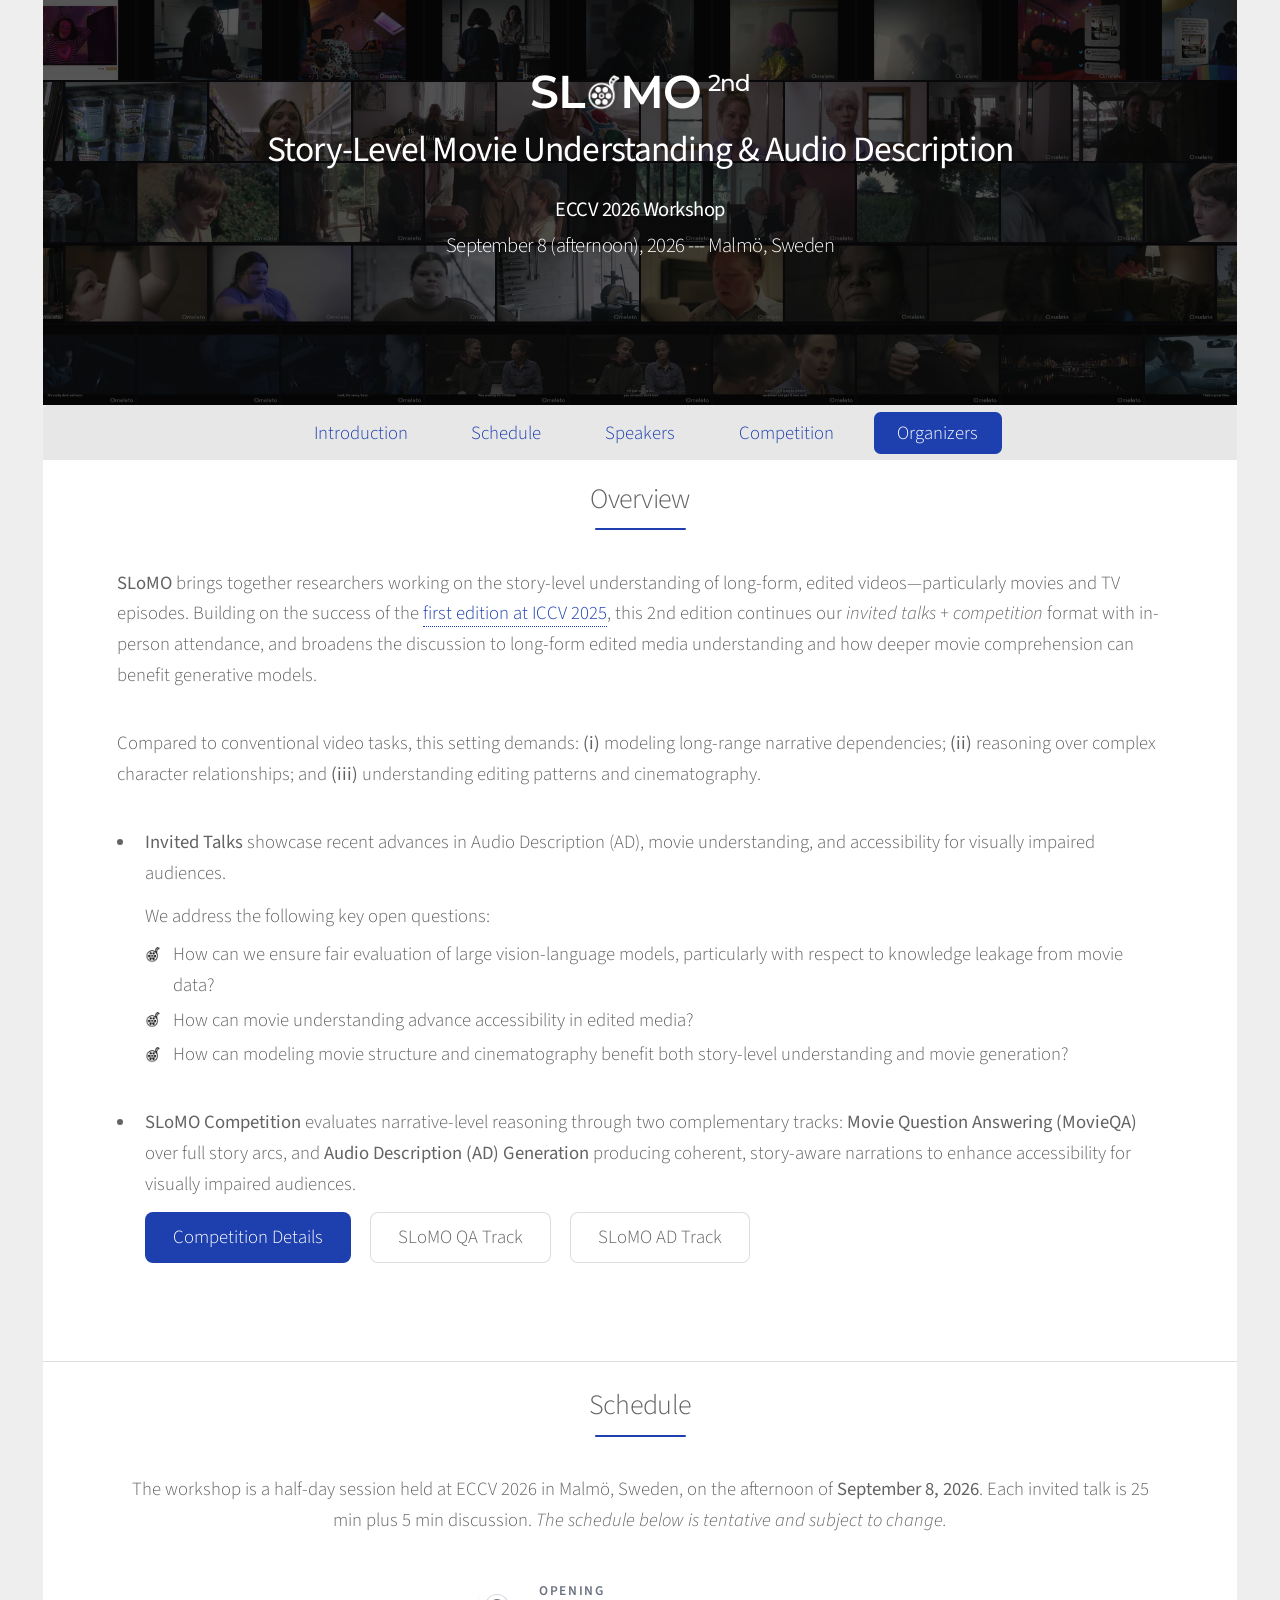
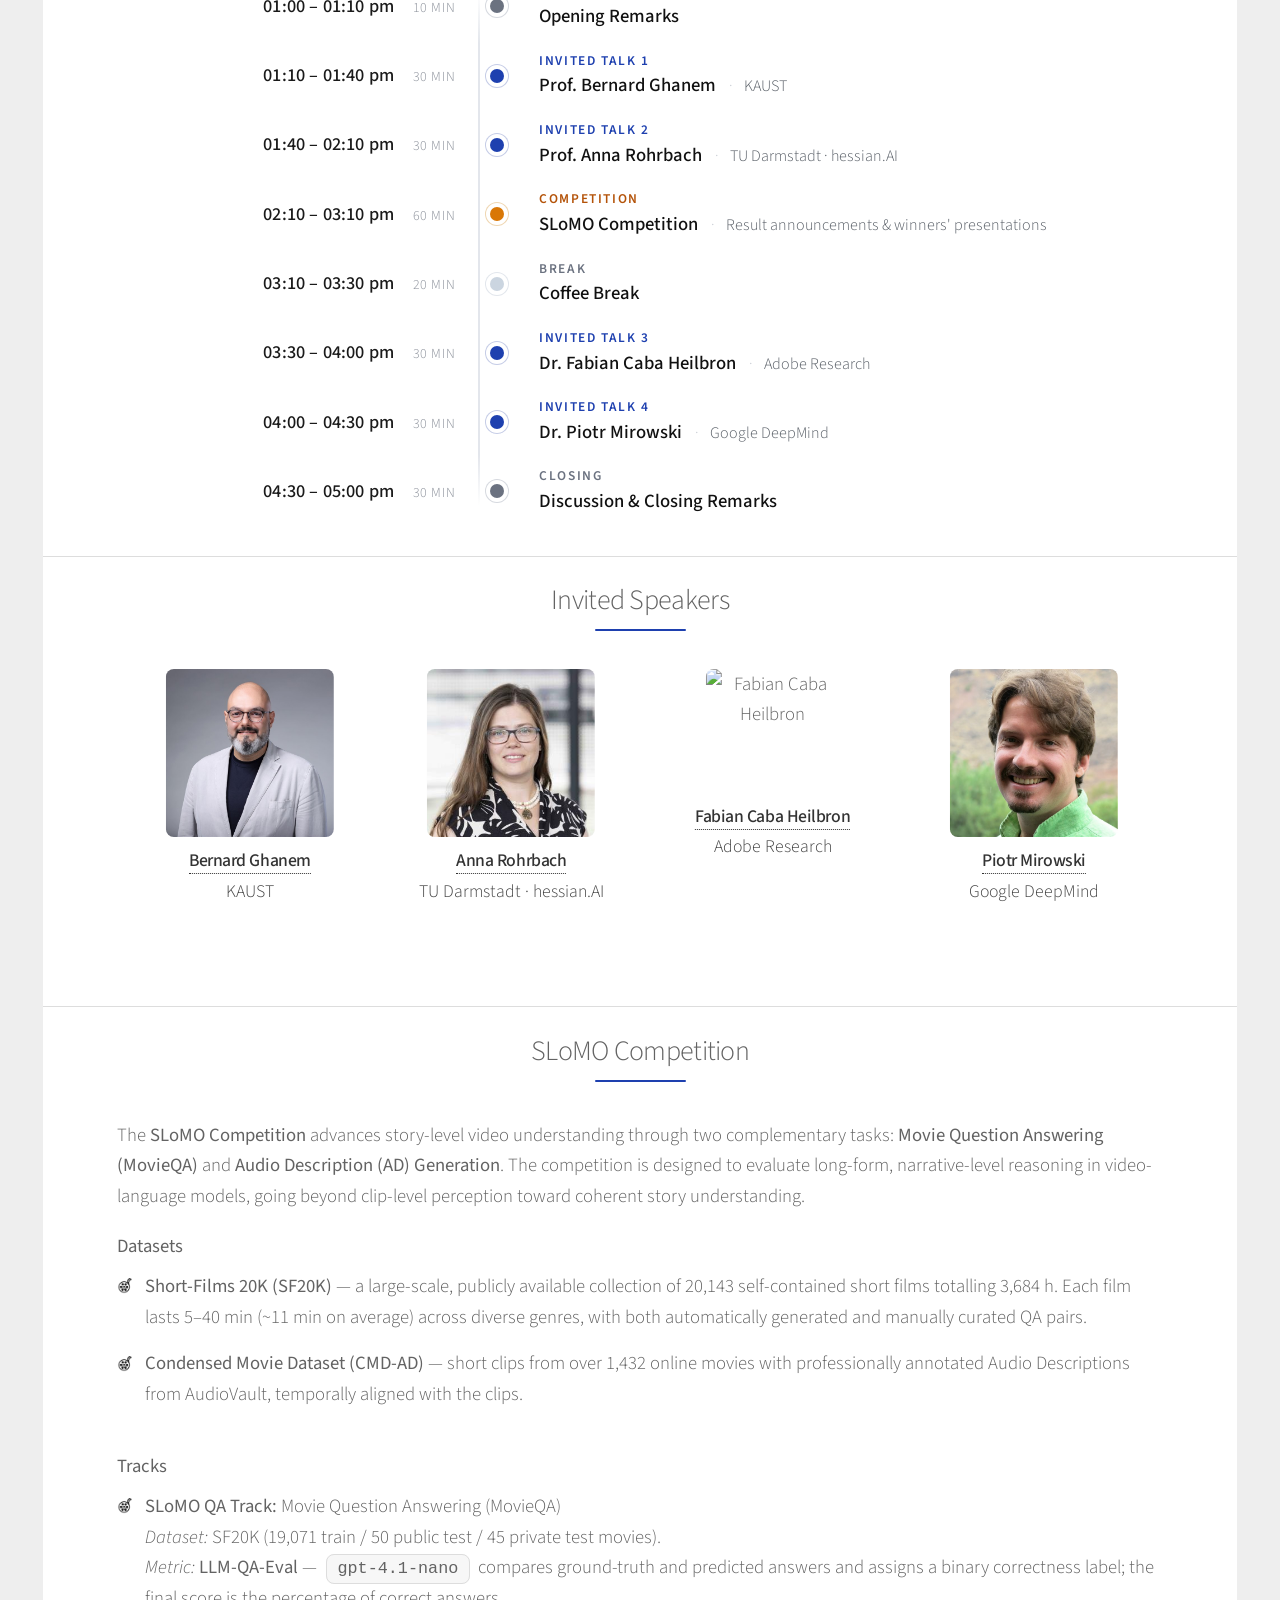
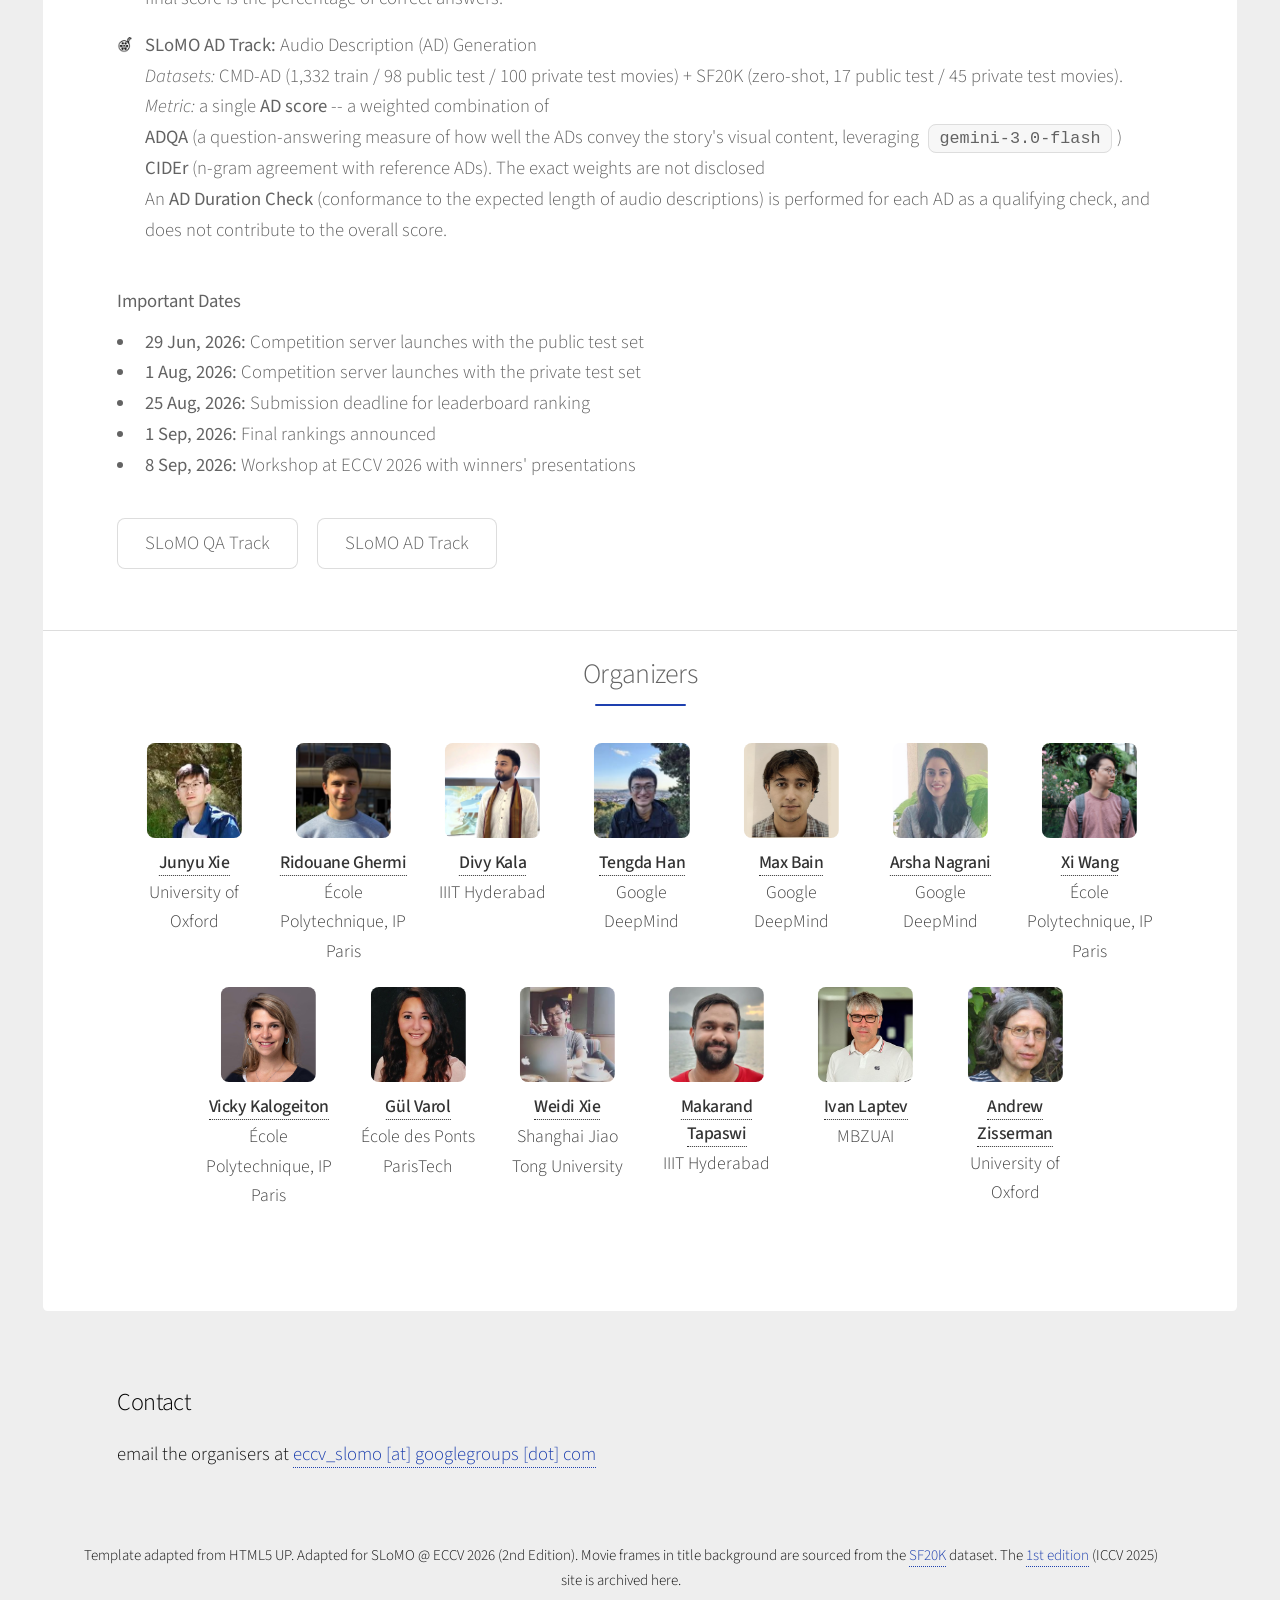
==== eccv2026/index.html @ 58b866f7 "* Reorder the webpages" ====
<!DOCTYPE HTML>
<!--
    SLoMO Workshop @ ECCV 2026 (2nd Edition) - Story-Level Movie Understanding & Audio Description
    Based on the "Stellar" template by HTML5 UP (CCA 3.0 licence)
-->
<html>
    <head>
        <title>SLoMO - ECCV 2026 Workshop</title>
        <meta charset="utf-8" />
        <meta name="viewport" content="width=device-width, initial-scale=1, user-scalable=no" />
        <meta property="og:image" content="https://slomo-workshop.github.io/eccv2026/assets/css/images/hero_bg.png" />
        <link rel="icon" type="image/png" href="assets/css/images/slomo_O_black.png" />
        <link rel="stylesheet" href="assets/css/main.css" />
        <link rel="stylesheet" href="assets/css/slomo.css" />
        <noscript><link rel="stylesheet" href="assets/css/noscript.css" /></noscript>
        <link href="https://fonts.googleapis.com/css2?family=Montserrat&display=swap" rel="stylesheet">
    </head>
    <body class="">

        <!-- Wrapper -->
            <div id="wrapper">
                <!-- Header -->
                    <header id="header" class="alt">
                        <div class="hero-bg"></div>
                        <h1><span style="font-size: 1.3em; font-weight: 600; font-family: 'Montserrat', sans-serif;">SL<img src="images/slomo_O.png" alt="film icon" style="height: 0.8em; vertical-align: middle;position: relative; top: -2px;"">MO<sup style="font-size: 0.5em; font-weight: 500; margin-left: 0.3em; position: relative; top: -0.75em;">2nd</sup></span><br> <div style="height:10px;"></div> Story-Level Movie Understanding &amp; Audio Description</h1>
                        <div style="height:16px;"></div>
                        <span style="font-size: 1.1em;"><p><strong>ECCV 2026 Workshop</strong></p></span>
                        <span style="font-size: 1.1em;"><p>September 8 (afternoon), 2026 --- Malm&ouml;, Sweden</p></span>
                    </header>
                <!-- Nav -->
                    <nav id="nav">
                        <ul>
                            <li><a href="#intro" class="active">Introduction</a></li>
                            <li><a href="#schedule">Schedule</a></li>
                            <li><a href="#speakers">Speakers</a></li>
                            <li><a href="#challenge">Competition</a></li>
                            <li><a href="#organizers">Organizers</a></li>
                        </ul>
                    </nav>

                <!-- Main -->
                    <div id="main">

                        <!-- Introduction -->
                            <section id="intro" class="main">
                                <div class="spotlight">
                                    <div class="content">
                                        <header class="major">
                                            <h2>Overview</h2>
                                        </header>
                                        <p>
                                        <strong>SLoMO</strong> brings together researchers working on the story-level understanding of long-form, edited videos&mdash;particularly movies and TV episodes. Building on the success of the <a href="../iccv2025/index.html" target="_blank" rel="noopener">first edition at ICCV 2025</a>, this 2nd edition continues our <em>invited talks + competition</em> format with in-person attendance, and broadens the discussion to long-form edited media understanding and how deeper movie comprehension can benefit generative models.
                                        </p>
                                        <p>
                                        Compared to conventional video tasks, this setting demands: <strong>(i)</strong> modeling long-range narrative dependencies; <strong>(ii)</strong> reasoning over complex character relationships; and <strong>(iii)</strong> understanding editing patterns and cinematography.
                                        </p>

                                        <ul>
                                        <li>
                                            <strong>Invited Talks</strong> showcase recent advances in Audio Description (AD), movie understanding, and accessibility for visually impaired audiences.
                                            <div style="height:12px;"></div>
                                            We address the following key open questions:
                                            <div style="height:8px;"></div>
                                            <ul class="icon-bullets">
                                            <li>How can we ensure fair evaluation of large vision-language models, particularly with respect to knowledge leakage from movie data?</li>
                                            <li>How can movie understanding advance accessibility in edited media?</li>
                                            <li>How can modeling movie structure and cinematography benefit both story-level understanding and movie generation?</li>
                                            </ul>
                                        </li>
                                        <li>
                                            <strong>SLoMO Competition</strong> evaluates narrative-level reasoning through two complementary tracks: <strong>Movie Question Answering (MovieQA)</strong> over full story arcs, and <strong>Audio Description (AD) Generation</strong> producing coherent, story-aware narrations to enhance accessibility for visually impaired audiences.<br>
                                            <div style="height:12px;"></div>
                                            <ul class="actions">
                                            <li><a href="#challenge" class="button primary">Competition Details</a></li>
                                            <li><a href="" class="button">SLoMO QA Track</a></li>
                                            <li><a href="" class="button">SLoMO AD Track</a></li>
                                            </ul>
                                        </li>
                                        </ul>

                                    </div>
                                </div>
                            </section>

                        <!-- Schedule -->
                            <section id="schedule" class="main special">
                                <header class="major">
                                    <h2>Schedule</h2>
                                </header>
                                <p>The workshop is a half-day session held at ECCV 2026 in Malm&ouml;, Sweden, on the afternoon of <strong>September 8, 2026</strong>. Each invited talk is 25 min plus 5 min discussion. <em>The schedule below is tentative and subject to change.</em></p>
                                <ol class="timeline">
                                    <li class="t-item t-misc">
                                        <div class="t-when">
                                            <span class="t-time">01:00&nbsp;&ndash;&nbsp;01:10&nbsp;pm</span>
                                            <span class="t-dur">10&nbsp;min</span>
                                        </div>
                                        <span class="t-dot"></span>
                                        <div class="t-body">
                                            <span class="t-kind">Opening</span>
                                            <span class="t-title">Opening Remarks</span>
                                        </div>
                                    </li>
                                    <li class="t-item t-talk">
                                        <div class="t-when">
                                            <span class="t-time">01:10&nbsp;&ndash;&nbsp;01:40&nbsp;pm</span>
                                            <span class="t-dur">30&nbsp;min</span>
                                        </div>
                                        <span class="t-dot"></span>
                                        <div class="t-body">
                                            <span class="t-kind">Invited Talk 1</span>
                                            <span class="t-title">Prof. Bernard Ghanem</span>
                                            <span class="t-aff">KAUST</span>
                                        </div>
                                    </li>
                                    <li class="t-item t-talk">
                                        <div class="t-when">
                                            <span class="t-time">01:40&nbsp;&ndash;&nbsp;02:10&nbsp;pm</span>
                                            <span class="t-dur">30&nbsp;min</span>
                                        </div>
                                        <span class="t-dot"></span>
                                        <div class="t-body">
                                            <span class="t-kind">Invited Talk 2</span>
                                            <span class="t-title">Prof. Anna Rohrbach</span>
                                            <span class="t-aff">TU Darmstadt &middot; hessian.AI</span>
                                        </div>
                                    </li>
                                    <li class="t-item t-comp">
                                        <div class="t-when">
                                            <span class="t-time">02:10&nbsp;&ndash;&nbsp;03:10&nbsp;pm</span>
                                            <span class="t-dur">60&nbsp;min</span>
                                        </div>
                                        <span class="t-dot"></span>
                                        <div class="t-body">
                                            <span class="t-kind">Competition</span>
                                            <span class="t-title">SLoMO Competition</span>
                                            <span class="t-aff">Result announcements &amp; winners' presentations</span>
                                        </div>
                                    </li>
                                    <li class="t-item t-break">
                                        <div class="t-when">
                                            <span class="t-time">03:10&nbsp;&ndash;&nbsp;03:30&nbsp;pm</span>
                                            <span class="t-dur">20&nbsp;min</span>
                                        </div>
                                        <span class="t-dot"></span>
                                        <div class="t-body">
                                            <span class="t-kind">Break</span>
                                            <span class="t-title">Coffee Break</span>
                                        </div>
                                    </li>
                                    <li class="t-item t-talk">
                                        <div class="t-when">
                                            <span class="t-time">03:30&nbsp;&ndash;&nbsp;04:00&nbsp;pm</span>
                                            <span class="t-dur">30&nbsp;min</span>
                                        </div>
                                        <span class="t-dot"></span>
                                        <div class="t-body">
                                            <span class="t-kind">Invited Talk 3</span>
                                            <span class="t-title">Dr. Fabian Caba Heilbron</span>
                                            <span class="t-aff">Adobe Research</span>
                                        </div>
                                    </li>
                                    <li class="t-item t-talk">
                                        <div class="t-when">
                                            <span class="t-time">04:00&nbsp;&ndash;&nbsp;04:30&nbsp;pm</span>
                                            <span class="t-dur">30&nbsp;min</span>
                                        </div>
                                        <span class="t-dot"></span>
                                        <div class="t-body">
                                            <span class="t-kind">Invited Talk 4</span>
                                            <span class="t-title">Dr. Piotr Mirowski</span>
                                            <span class="t-aff">Google DeepMind</span>
                                        </div>
                                    </li>
                                    <li class="t-item t-misc">
                                        <div class="t-when">
                                            <span class="t-time">04:30&nbsp;&ndash;&nbsp;05:00&nbsp;pm</span>
                                            <span class="t-dur">30&nbsp;min</span>
                                        </div>
                                        <span class="t-dot"></span>
                                        <div class="t-body">
                                            <span class="t-kind">Closing</span>
                                            <span class="t-title">Discussion &amp; Closing Remarks</span>
                                        </div>
                                    </li>
                                </ol>
                            </section>

                        <!-- Speakers -->
                        <section id="speakers" class="main special">
                        <header class="major">
                            <h2>Invited Speakers</h2>
                        </header>

                        <ul class="features">
                            <li>
                            <span class="image avatar"><img src="photos/bernardghanem.jpg" alt="Bernard Ghanem" /></span>
                            <h3><a href="https://www.bernardghanem.com/" target="_blank" rel="noopener">Bernard Ghanem</a></h3>
                            <p>KAUST</p>
                            </li>
                            <li>
                            <span class="image avatar"><img src="photos/annarohrbach.jpg" alt="Anna Rohrbach" /></span>
                            <h3><a href="https://anna-rohrbach.net/" target="_blank" rel="noopener">Anna Rohrbach</a></h3>
                            <p>TU Darmstadt &middot; hessian.AI</p>
                            </li>
                            <li>
                            <span class="image avatar"><img src="https://ece.kaust.edu.sa/sites/default/files/styles/large/https/lh3.googleusercontent.com/d/1lffmoFD0Q_J_oru0agj-t86b4bXd-ZIs%3Ds1920%3F/kaust-cemse-ece-ivul-person-fabian-heilbron.avif.jpg.webp?itok=RmEj42iJ" alt="Fabian Caba Heilbron" /></span>
                            <h3><a href="https://fabiancaba.com/" target="_blank" rel="noopener">Fabian Caba Heilbron</a></h3>
                            <p>Adobe Research</p>
                            </li>
                            <li>
                            <span class="image avatar"><img src="photos/piotrmirowski.jpg" alt="Piotr Mirowski" /></span>
                            <h3><a href="https://piotrmirowski.com/" target="_blank" rel="noopener">Piotr Mirowski</a></h3>
                            <p>Google DeepMind</p>
                            </li>
                        </ul>
                        </section>

                        <!-- Competition -->
                            <section id="challenge" class="main">
                                <header class="major">
                                    <h2>SLoMO Competition</h2>
                                </header>
                                <p style="margin-bottom: 1.0em;">
                                    The <strong>SLoMO Competition</strong> advances story-level video understanding through two complementary tasks: <strong>Movie Question Answering (MovieQA)</strong> and <strong>Audio Description (AD) Generation</strong>. The competition is designed to evaluate long-form, narrative-level reasoning in video-language models, going beyond clip-level perception toward coherent story understanding.
                                </p>
                                <p style="margin-top: 0.5em;margin-bottom: 0.5em;">
                                    <strong>Datasets</strong>
                                </p>
                                <ul class="icon-bullets" style="margin-bottom: 2.2em;">
                                    <li><strong>Short-Films 20K (SF20K)</strong> &mdash; a large-scale, publicly available collection of 20,143 self-contained short films totalling 3,684&nbsp;h. Each film lasts 5&ndash;40&nbsp;min (~11&nbsp;min on average) across diverse genres, with both automatically generated and manually curated QA pairs.
                                    <div style="height:12px;"></div>
                                    <li><strong>Condensed Movie Dataset (CMD-AD)</strong> &mdash; short clips from over 1,432 online movies with professionally annotated Audio Descriptions from AudioVault, temporally aligned with the clips.
                                </ul>

                                <p style="margin-top: 0.5em;margin-bottom: 0.5em;">
                                    <strong>Tracks</strong>
                                </p>
                                <ul class="icon-bullets" style="margin-bottom: 2.2em;">
                                    <li><strong>SLoMO QA Track:</strong> Movie Question Answering (MovieQA)<br>
                                    <em>Dataset:</em> SF20K (19,071 train / 50 public test / 45 private test movies). <br>
                                    <em>Metric:</em> <strong>LLM-QA-Eval</strong> &mdash; <code>gpt-4.1-nano</code> compares ground-truth and predicted answers and assigns a binary correctness label; the final score is the percentage of correct answers.
                                    <div style="height:12px;"></div>
                                    <li><strong>SLoMO AD Track:</strong> Audio Description (AD) Generation<br>
                                    <em>Datasets:</em> CMD-AD (1,332 train / 98 public test / 100 private test movies) + SF20K (zero-shot, 17 public test / 45 private test movies). <br>
                                    <em>Metric:</em> a single <strong>AD score</strong> -- a weighted combination of 
                                    <br><strong>ADQA</strong> (a question-answering measure of how well the ADs convey the story's visual content, leveraging <code>gemini-3.0-flash</code>) 
                                    <br><strong>CIDEr</strong> (n-gram agreement with reference ADs). The exact weights are not disclosed
                                    <br>An <strong>AD Duration Check</strong> (conformance to the expected length of audio descriptions) is performed for each AD as a qualifying check, and does not contribute to the overall score.
                                    <!-- <strong>CIDEr</strong> and a formating
                                    <strong>ADQA's CC</strong> &mdash; <code>gemini-3.0-flash</code> answers movie questions using dialog plus generated ADs as context. A prediction is counted as correct only if the answer is correct <em>and</em> the model confirms it relied on the provided dialog+AD context, rather than prior knowledge of the movie or general common sense. -->
                                </ul>

                                <p style="margin-top: 0.5em;margin-bottom: 0.5em;">
                                    <strong>Important Dates</strong>
                                </p>
                                <ul class="key-dates">
                                <li><strong>29 Jun, 2026:</strong> Competition server launches with the public test set</li>
                                <li><strong>1 Aug, 2026:</strong> Competition server launches with the private test set</li>
                                <li><strong>25 Aug, 2026:</strong> Submission deadline for leaderboard ranking</li>
                                <li><strong>1 Sep, 2026:</strong> Final rankings announced</li>
                                <li><strong>8 Sep, 2026:</strong> Workshop at ECCV 2026 with winners' presentations</li>
                                </ul>
                                <ul class="actions">
                                    <!-- <li><a href="" class="button primary">Starter Code</a></li> -->
                                    <li><a href="" class="button">SLoMO QA Track</a></li>
                                    <li><a href="" class="button">SLoMO AD Track</a></li>
                                </ul>
                            </section>

                        <!-- Organizers -->
                        <section id="organizers" class="main special">
                        <header class="major">
                            <h2>Organizers</h2>
                        </header>

                        <ul class="features">
                            <li>
                            <span class="image avatar"><img src="photos/junyuxie.jpg" alt="Junyu Xie" /></span>
                            <h3><a href="https://jyxarthur.github.io/" target="_blank" rel="noopener">Junyu Xie</a></h3>
                            <p>University of Oxford</p>
                            </li>
                            <li>
                            <span class="image avatar"><img src="photos/ridouaneghermi.jfif" alt="Ridouane Ghermi" /></span>
                            <h3><a href="https://ridouaneg.github.io/" target="_blank" rel="noopener">Ridouane Ghermi</a></h3>
                            <p>&Eacute;cole Polytechnique, IP Paris</p>
                            </li>
                            <li>
                            <span class="image avatar"><img src="photos/divykala.jpg" alt="Divy Kala" /></span>
                            <h3><a href="https://www.linkedin.com/in/divy-kala/" target="_blank" rel="noopener">Divy Kala</a></h3>
                            <p>IIIT Hyderabad</p>
                            </li>
                            <li>
                            <span class="image avatar"><img src="photos/tengdahan.jfif" alt="Tengda Han" /></span>
                            <h3><a href="https://tengdahan.github.io/" target="_blank" rel="noopener">Tengda Han</a></h3>
                            <p>Google DeepMind</p>
                            </li>
                            <li>
                            <span class="image avatar"><img src="photos/maxbain.jpg" alt="Max Bain" /></span>
                            <h3><a href="https://maxbain.com/" target="_blank" rel="noopener">Max Bain</a></h3>
                            <p>Google DeepMind</p>
                            </li>
                            <li>
                            <span class="image avatar"><img src="photos/arshanagrani.jpeg" alt="Arsha Nagrani" /></span>
                            <h3><a href="https://a-nagrani.github.io/" target="_blank" rel="noopener">Arsha Nagrani</a></h3>
                            <p>Google DeepMind</p>
                            </li>
                            <li>
                            <span class="image avatar"><img src="photos/xiwang.jpg" alt="Xi Wang" /></span>
                            <h3><a href="https://triocrossing.github.io/" target="_blank" rel="noopener">Xi Wang</a></h3>
                            <p>&Eacute;cole Polytechnique, IP Paris</p>
                            </li>
                            <li>
                            <span class="image avatar"><img src="photos/vickykalogeiton.jpg" alt="Vicky Kalogeiton" /></span>
                            <h3><a href="https://vicky.kalogeiton.info/" target="_blank" rel="noopener">Vicky Kalogeiton</a></h3>
                            <p>&Eacute;cole Polytechnique, IP Paris</p>
                            </li>
                            <li>
                            <span class="image avatar"><img src="photos/gulvarol.jpg" alt="G&uuml;l Varol" /></span>
                            <h3><a href="https://gulvarol.github.io/" target="_blank" rel="noopener">G&uuml;l Varol</a></h3>
                            <p>&Eacute;cole des Ponts ParisTech</p>
                            </li>
                            <li>
                            <span class="image avatar"><img src="photos/weidixie.jfif" alt="Weidi Xie" /></span>
                            <h3><a href="https://weidixie.github.io/" target="_blank" rel="noopener">Weidi Xie</a></h3>
                            <p>Shanghai Jiao Tong University</p>
                            </li>
                            <li>
                            <span class="image avatar"><img src="photos/makarandtapaswi.jpg" alt="Makarand Tapaswi" /></span>
                            <h3><a href="https://makarandtapaswi.github.io/" target="_blank" rel="noopener">Makarand Tapaswi</a></h3>
                            <p>IIIT Hyderabad</p>
                            </li>
                            <li>
                            <span class="image avatar"><img src="photos/ivanlaptev.jpg" alt="Ivan Laptev" /></span>
                            <h3><a href="https://www.di.ens.fr/~laptev/" target="_blank" rel="noopener">Ivan Laptev</a></h3>
                            <p>MBZUAI</p>
                            </li>
                            <li>
                            <span class="image avatar"><img src="photos/andrewzisserman.jpg" alt="Andrew Zisserman" /></span>
                            <h3><a href="https://www.robots.ox.ac.uk/~az/" target="_blank" rel="noopener">Andrew Zisserman</a></h3>
                            <p>University of Oxford</p>
                            </li>
                        </ul>
                        </section>

                    </div>

                <!-- Footer -->
                    <footer id="footer">
                        <section>
                            <h2>Contact</h2>
                            <p>email the organisers at <a href="">eccv_slomo [at] googlegroups [dot] com</a></p>
                        </section>
                        <p class="copyright">Template adapted from HTML5 UP. Adapted for SLoMO @ ECCV 2026 (2nd Edition). Movie frames in title background are sourced from the <a href="https://huggingface.co/datasets/rghermi/sf20k" target="_blank" rel="noopener">SF20K</a> dataset. The <a href="../iccv2025/index.html" target="_blank" rel="noopener">1st edition</a> (ICCV 2025) site is archived here.</p>
                    </footer>

            </div>

        <!-- Scripts -->
            <script src="assets/js/jquery.min.js"></script>
            <script src="assets/js/jquery.scrollex.min.js"></script>
            <script src="assets/js/jquery.scrolly.min.js"></script>
            <script src="assets/js/browser.min.js"></script>
            <script src="assets/js/breakpoints.min.js"></script>
            <script src="assets/js/util.js"></script>
            <script src="assets/js/main.js"></script>

    </body>
</html>
---- eccv2026/assets/css/main.css ----
@import url(fontawesome-all.min.css);
@import "https://fonts.googleapis.com/css?family=Source+Sans+Pro:300,400,500";

/*
	Stellar by HTML5 UP
	html5up.net | @ajlkn
	Free for personal and commercial use under the CCA 3.0 license (html5up.net/license)
*/

html, body, div, span, applet, object,
iframe, h1, h2, h3, h4, h5, h6, p, blockquote,
pre, a, abbr, acronym, address, big, cite,
code, del, dfn, em, img, ins, kbd, q, s, samp,
small, strike, strong, sub, sup, tt, var, b,
u, i, center, dl, dt, dd, ol, ul, li, fieldset,
form, label, legend, table, caption, tbody,
tfoot, thead, tr, th, td, article, aside,
canvas, details, embed, figure, figcaption,
footer, header, hgroup, menu, nav, output, ruby,
section, summary, time, mark, audio, video {
	margin: 0;
	padding: 0;
	border: 0;
	font-size: 100%;
	font: inherit;
	vertical-align: baseline;}

article, aside, details, figcaption, figure,
footer, header, hgroup, menu, nav, section {
	display: block;}

body {
	line-height: 1;
}

ol, ul {
	list-style: none;
}

blockquote, q {
	quotes: none;
}

	blockquote:before, blockquote:after, q:before, q:after {
		content: '';
		content: none;
	}

table {
	border-collapse: collapse;
	border-spacing: 0;
}

body {
	-webkit-text-size-adjust: none;
}

mark {
	background-color: transparent;
	color: inherit;
}

input::-moz-focus-inner {
	border: 0;
	padding: 0;
}

input, select, textarea {
	-moz-appearance: none;
	-webkit-appearance: none;
	-ms-appearance: none;
	appearance: none;
}

/* Basic */

	@-ms-viewport {
		width: device-width;
	}

	body {
		-ms-overflow-style: scrollbar;
	}

	@media screen and (max-width: 480px) {

		html, body {
			min-width: 320px;
		}

	}

	html {
		box-sizing: border-box;
	}

	*, *:before, *:after {
		box-sizing: inherit;
	}

	body {
		background-color: #935d8c;
		background-image: url("images/overlay.png"), -moz-linear-gradient(45deg, #e37682 15%, #5f4d93 85%);
		background-image: url("images/overlay.png"), -webkit-linear-gradient(45deg, #e37682 15%, #5f4d93 85%);
		background-image: url("images/overlay.png"), -ms-linear-gradient(45deg, #e37682 15%, #5f4d93 85%);
		background-image: url("images/overlay.png"), linear-gradient(45deg, #e37682 15%, #5f4d93 85%);
	}

		body.is-preload *, body.is-preload *:before, body.is-preload *:after {
			-moz-animation: none !important;
			-webkit-animation: none !important;
			-ms-animation: none !important;
			animation: none !important;
			-moz-transition: none !important;
			-webkit-transition: none !important;
			-ms-transition: none !important;
			transition: none !important;
		}

/* Type */

	body {
		background-color: #935d8c;
		color: rgba(255, 255, 255, 0.65);
	}

	body, input, select, textarea {
		font-family: "Source Sans Pro", Helvetica, sans-serif;
		font-size: 17pt;
		font-weight: 300;
		line-height: 1.65;
	}

		@media screen and (max-width: 1680px) {

			body, input, select, textarea {
				font-size: 14pt;
			}

		}

		@media screen and (max-width: 1280px) {

			body, input, select, textarea {
				font-size: 12pt;
			}

		}

		@media screen and (max-width: 360px) {

			body, input, select, textarea {
				font-size: 11pt;
			}

		}

	a {
		-moz-transition: color 0.2s ease, border-bottom 0.2s ease;
		-webkit-transition: color 0.2s ease, border-bottom 0.2s ease;
		-ms-transition: color 0.2s ease, border-bottom 0.2s ease;
		transition: color 0.2s ease, border-bottom 0.2s ease;
		text-decoration: none;
		border-bottom: dotted 1px;
		color: inherit;
	}

		a:hover {
			border-bottom-color: transparent;
		}

	strong, b {
		font-weight: 400;
	}

	em, i {
		font-style: italic;
	}

	p {
		margin: 0 0 2em 0;
	}

		p.content {
			-moz-columns: 20em 2;
			-webkit-columns: 20em 2;
			-ms-columns: 20em 2;
			columns: 20em 2;
			-moz-column-gap: 2em;
			-webkit-column-gap: 2em;
			-ms-column-gap: 2em;
			column-gap: 2em;
			text-align: justify;
		}

	h1, h2, h3, h4, h5, h6 {
		font-weight: 300;
		line-height: 1.5;
		margin: 0 0 0.7em 0;
		letter-spacing: -0.025em;
	}

		h1 a, h2 a, h3 a, h4 a, h5 a, h6 a {
			color: inherit;
			text-decoration: none;
		}

	h1 {
		font-size: 2.5em;
		line-height: 1.2;
	}

	h2 {
		font-size: 1.5em;
	}

	h3 {
		font-size: 1.25em;
	}

	h4 {
		font-size: 1.1em;
	}

	h5 {
		font-size: 0.9em;
	}

	h6 {
		font-size: 0.7em;
	}

	@media screen and (max-width: 736px) {

		h1 {
			font-size: 2em;
		}

	}

	sub {
		font-size: 0.8em;
		position: relative;
		top: 0.5em;
	}

	sup {
		font-size: 0.8em;
		position: relative;
		top: -0.5em;
	}

	blockquote {
		border-left: solid 4px;
		font-style: italic;
		margin: 0 0 2em 0;
		padding: 0.5em 0 0.5em 2em;
	}

	code {
		border-radius: 8px;
		border: solid 1px;
		font-family: "Courier New", monospace;
		font-size: 0.9em;
		margin: 0 0.25em;
		padding: 0.25em 0.65em;
	}

	pre {
		-webkit-overflow-scrolling: touch;
		font-family: "Courier New", monospace;
		font-size: 0.9em;
		margin: 0 0 2em 0;
	}

		pre code {
			display: block;
			line-height: 1.75;
			padding: 1em 1.5em;
			overflow-x: auto;
		}

	hr {
		border: 0;
		border-bottom: solid 1px;
		margin: 2em 0;
	}

		hr.major {
			margin: 3em 0;
		}

	.align-left {
		text-align: left;
	}

	.align-center {
		text-align: center;
	}

	.align-right {
		text-align: right;
	}

	input, select, textarea {
		color: #ffffff;
	}

	a:hover {
		color: #ffffff;
	}

	strong, b {
		color: #ffffff;
	}

	h1, h2, h3, h4, h5, h6 {
		color: #ffffff;
	}

	blockquote {
		border-left-color: rgba(255, 255, 255, 0.35);
	}

	code {
		background: rgba(255, 255, 255, 0.075);
		border-color: rgba(255, 255, 255, 0.35);
	}

	hr {
		border-bottom-color: rgba(255, 255, 255, 0.35);
	}

/* Row */

	.row {
		display: flex;
		flex-wrap: wrap;
		box-sizing: border-box;
		align-items: stretch;
	}

		.row > * {
			box-sizing: border-box;
		}

		.row.gtr-uniform > * > :last-child {
			margin-bottom: 0;
		}

		.row.aln-left {
			justify-content: flex-start;
		}

		.row.aln-center {
			justify-content: center;
		}

		.row.aln-right {
			justify-content: flex-end;
		}

		.row.aln-top {
			align-items: flex-start;
		}

		.row.aln-middle {
			align-items: center;
		}

		.row.aln-bottom {
			align-items: flex-end;
		}

		.row > .imp {
			order: -1;
		}

		.row > .col-1 {
			width: 8.33333%;
		}

		.row > .off-1 {
			margin-left: 8.33333%;
		}

		.row > .col-2 {
			width: 16.66667%;
		}

		.row > .off-2 {
			margin-left: 16.66667%;
		}

		.row > .col-3 {
			width: 25%;
		}

		.row > .off-3 {
			margin-left: 25%;
		}

		.row > .col-4 {
			width: 33.33333%;
		}

		.row > .off-4 {
			margin-left: 33.33333%;
		}

		.row > .col-5 {
			width: 41.66667%;
		}

		.row > .off-5 {
			margin-left: 41.66667%;
		}

		.row > .col-6 {
			width: 50%;
		}

		.row > .off-6 {
			margin-left: 50%;
		}

		.row > .col-7 {
			width: 58.33333%;
		}

		.row > .off-7 {
			margin-left: 58.33333%;
		}

		.row > .col-8 {
			width: 66.66667%;
		}

		.row > .off-8 {
			margin-left: 66.66667%;
		}

		.row > .col-9 {
			width: 75%;
		}

		.row > .off-9 {
			margin-left: 75%;
		}

		.row > .col-10 {
			width: 83.33333%;
		}

		.row > .off-10 {
			margin-left: 83.33333%;
		}

		.row > .col-11 {
			width: 91.66667%;
		}

		.row > .off-11 {
			margin-left: 91.66667%;
		}

		.row > .col-12 {
			width: 100%;
		}

		.row > .off-12 {
			margin-left: 100%;
		}

		.row.gtr-0 {
			margin-top: 0;
			margin-left: 0em;
		}

			.row.gtr-0 > * {
				padding: 0 0 0 0em;
			}

			.row.gtr-0.gtr-uniform {
				margin-top: 0em;
			}

				.row.gtr-0.gtr-uniform > * {
					padding-top: 0em;
				}

		.row.gtr-25 {
			margin-top: 0;
			margin-left: -0.375em;
		}

			.row.gtr-25 > * {
				padding: 0 0 0 0.375em;
			}

			.row.gtr-25.gtr-uniform {
				margin-top: -0.375em;
			}

				.row.gtr-25.gtr-uniform > * {
					padding-top: 0.375em;
				}

		.row.gtr-50 {
			margin-top: 0;
			margin-left: -0.75em;
		}

			.row.gtr-50 > * {
				padding: 0 0 0 0.75em;
			}

			.row.gtr-50.gtr-uniform {
				margin-top: -0.75em;
			}

				.row.gtr-50.gtr-uniform > * {
					padding-top: 0.75em;
				}

		.row {
			margin-top: 0;
			margin-left: -1.5em;
		}

			.row > * {
				padding: 0 0 0 1.5em;
			}

			.row.gtr-uniform {
				margin-top: -1.5em;
			}

				.row.gtr-uniform > * {
					padding-top: 1.5em;
				}

		.row.gtr-150 {
			margin-top: 0;
			margin-left: -2.25em;
		}

			.row.gtr-150 > * {
				padding: 0 0 0 2.25em;
			}

			.row.gtr-150.gtr-uniform {
				margin-top: -2.25em;
			}

				.row.gtr-150.gtr-uniform > * {
					padding-top: 2.25em;
				}

		.row.gtr-200 {
			margin-top: 0;
			margin-left: -3em;
		}

			.row.gtr-200 > * {
				padding: 0 0 0 3em;
			}

			.row.gtr-200.gtr-uniform {
				margin-top: -3em;
			}

				.row.gtr-200.gtr-uniform > * {
					padding-top: 3em;
				}

		@media screen and (max-width: 1680px) {

			.row {
				display: flex;
				flex-wrap: wrap;
				box-sizing: border-box;
				align-items: stretch;
			}

				.row > * {
					box-sizing: border-box;
				}

				.row.gtr-uniform > * > :last-child {
					margin-bottom: 0;
				}

				.row.aln-left {
					justify-content: flex-start;
				}

				.row.aln-center {
					justify-content: center;
				}

				.row.aln-right {
					justify-content: flex-end;
				}

				.row.aln-top {
					align-items: flex-start;
				}

				.row.aln-middle {
					align-items: center;
				}

				.row.aln-bottom {
					align-items: flex-end;
				}

				.row > .imp-xlarge {
					order: -1;
				}

				.row > .col-1-xlarge {
					width: 8.33333%;
				}

				.row > .off-1-xlarge {
					margin-left: 8.33333%;
				}

				.row > .col-2-xlarge {
					width: 16.66667%;
				}

				.row > .off-2-xlarge {
					margin-left: 16.66667%;
				}

				.row > .col-3-xlarge {
					width: 25%;
				}

				.row > .off-3-xlarge {
					margin-left: 25%;
				}

				.row > .col-4-xlarge {
					width: 33.33333%;
				}

				.row > .off-4-xlarge {
					margin-left: 33.33333%;
				}

				.row > .col-5-xlarge {
					width: 41.66667%;
				}

				.row > .off-5-xlarge {
					margin-left: 41.66667%;
				}

				.row > .col-6-xlarge {
					width: 50%;
				}

				.row > .off-6-xlarge {
					margin-left: 50%;
				}

				.row > .col-7-xlarge {
					width: 58.33333%;
				}

				.row > .off-7-xlarge {
					margin-left: 58.33333%;
				}

				.row > .col-8-xlarge {
					width: 66.66667%;
				}

				.row > .off-8-xlarge {
					margin-left: 66.66667%;
				}

				.row > .col-9-xlarge {
					width: 75%;
				}

				.row > .off-9-xlarge {
					margin-left: 75%;
				}

				.row > .col-10-xlarge {
					width: 83.33333%;
				}

				.row > .off-10-xlarge {
					margin-left: 83.33333%;
				}

				.row > .col-11-xlarge {
					width: 91.66667%;
				}

				.row > .off-11-xlarge {
					margin-left: 91.66667%;
				}

				.row > .col-12-xlarge {
					width: 100%;
				}

				.row > .off-12-xlarge {
					margin-left: 100%;
				}

				.row.gtr-0 {
					margin-top: 0;
					margin-left: 0em;
				}

					.row.gtr-0 > * {
						padding: 0 0 0 0em;
					}

					.row.gtr-0.gtr-uniform {
						margin-top: 0em;
					}

						.row.gtr-0.gtr-uniform > * {
							padding-top: 0em;
						}

				.row.gtr-25 {
					margin-top: 0;
					margin-left: -0.375em;
				}

					.row.gtr-25 > * {
						padding: 0 0 0 0.375em;
					}

					.row.gtr-25.gtr-uniform {
						margin-top: -0.375em;
					}

						.row.gtr-25.gtr-uniform > * {
							padding-top: 0.375em;
						}

				.row.gtr-50 {
					margin-top: 0;
					margin-left: -0.75em;
				}

					.row.gtr-50 > * {
						padding: 0 0 0 0.75em;
					}

					.row.gtr-50.gtr-uniform {
						margin-top: -0.75em;
					}

						.row.gtr-50.gtr-uniform > * {
							padding-top: 0.75em;
						}

				.row {
					margin-top: 0;
					margin-left: -1.5em;
				}

					.row > * {
						padding: 0 0 0 1.5em;
					}

					.row.gtr-uniform {
						margin-top: -1.5em;
					}

						.row.gtr-uniform > * {
							padding-top: 1.5em;
						}

				.row.gtr-150 {
					margin-top: 0;
					margin-left: -2.25em;
				}

					.row.gtr-150 > * {
						padding: 0 0 0 2.25em;
					}

					.row.gtr-150.gtr-uniform {
						margin-top: -2.25em;
					}

						.row.gtr-150.gtr-uniform > * {
							padding-top: 2.25em;
						}

				.row.gtr-200 {
					margin-top: 0;
					margin-left: -3em;
				}

					.row.gtr-200 > * {
						padding: 0 0 0 3em;
					}

					.row.gtr-200.gtr-uniform {
						margin-top: -3em;
					}

						.row.gtr-200.gtr-uniform > * {
							padding-top: 3em;
						}

		}

		@media screen and (max-width: 1280px) {

			.row {
				display: flex;
				flex-wrap: wrap;
				box-sizing: border-box;
				align-items: stretch;
			}

				.row > * {
					box-sizing: border-box;
				}

				.row.gtr-uniform > * > :last-child {
					margin-bottom: 0;
				}

				.row.aln-left {
					justify-content: flex-start;
				}

				.row.aln-center {
					justify-content: center;
				}

				.row.aln-right {
					justify-content: flex-end;
				}

				.row.aln-top {
					align-items: flex-start;
				}

				.row.aln-middle {
					align-items: center;
				}

				.row.aln-bottom {
					align-items: flex-end;
				}

				.row > .imp-large {
					order: -1;
				}

				.row > .col-1-large {
					width: 8.33333%;
				}

				.row > .off-1-large {
					margin-left: 8.33333%;
				}

				.row > .col-2-large {
					width: 16.66667%;
				}

				.row > .off-2-large {
					margin-left: 16.66667%;
				}

				.row > .col-3-large {
					width: 25%;
				}

				.row > .off-3-large {
					margin-left: 25%;
				}

				.row > .col-4-large {
					width: 33.33333%;
				}

				.row > .off-4-large {
					margin-left: 33.33333%;
				}

				.row > .col-5-large {
					width: 41.66667%;
				}

				.row > .off-5-large {
					margin-left: 41.66667%;
				}

				.row > .col-6-large {
					width: 50%;
				}

				.row > .off-6-large {
					margin-left: 50%;
				}

				.row > .col-7-large {
					width: 58.33333%;
				}

				.row > .off-7-large {
					margin-left: 58.33333%;
				}

				.row > .col-8-large {
					width: 66.66667%;
				}

				.row > .off-8-large {
					margin-left: 66.66667%;
				}

				.row > .col-9-large {
					width: 75%;
				}

				.row > .off-9-large {
					margin-left: 75%;
				}

				.row > .col-10-large {
					width: 83.33333%;
				}

				.row > .off-10-large {
					margin-left: 83.33333%;
				}

				.row > .col-11-large {
					width: 91.66667%;
				}

				.row > .off-11-large {
					margin-left: 91.66667%;
				}

				.row > .col-12-large {
					width: 100%;
				}

				.row > .off-12-large {
					margin-left: 100%;
				}

				.row.gtr-0 {
					margin-top: 0;
					margin-left: 0em;
				}

					.row.gtr-0 > * {
						padding: 0 0 0 0em;
					}

					.row.gtr-0.gtr-uniform {
						margin-top: 0em;
					}

						.row.gtr-0.gtr-uniform > * {
							padding-top: 0em;
						}

				.row.gtr-25 {
					margin-top: 0;
					margin-left: -0.375em;
				}

					.row.gtr-25 > * {
						padding: 0 0 0 0.375em;
					}

					.row.gtr-25.gtr-uniform {
						margin-top: -0.375em;
					}

						.row.gtr-25.gtr-uniform > * {
							padding-top: 0.375em;
						}

				.row.gtr-50 {
					margin-top: 0;
					margin-left: -0.75em;
				}

					.row.gtr-50 > * {
						padding: 0 0 0 0.75em;
					}

					.row.gtr-50.gtr-uniform {
						margin-top: -0.75em;
					}

						.row.gtr-50.gtr-uniform > * {
							padding-top: 0.75em;
						}

				.row {
					margin-top: 0;
					margin-left: -1.5em;
				}

					.row > * {
						padding: 0 0 0 1.5em;
					}

					.row.gtr-uniform {
						margin-top: -1.5em;
					}

						.row.gtr-uniform > * {
							padding-top: 1.5em;
						}

				.row.gtr-150 {
					margin-top: 0;
					margin-left: -2.25em;
				}

					.row.gtr-150 > * {
						padding: 0 0 0 2.25em;
					}

					.row.gtr-150.gtr-uniform {
						margin-top: -2.25em;
					}

						.row.gtr-150.gtr-uniform > * {
							padding-top: 2.25em;
						}

				.row.gtr-200 {
					margin-top: 0;
					margin-left: -3em;
				}

					.row.gtr-200 > * {
						padding: 0 0 0 3em;
					}

					.row.gtr-200.gtr-uniform {
						margin-top: -3em;
					}

						.row.gtr-200.gtr-uniform > * {
							padding-top: 3em;
						}

		}

		@media screen and (max-width: 980px) {

			.row {
				display: flex;
				flex-wrap: wrap;
				box-sizing: border-box;
				align-items: stretch;
			}

				.row > * {
					box-sizing: border-box;
				}

				.row.gtr-uniform > * > :last-child {
					margin-bottom: 0;
				}

				.row.aln-left {
					justify-content: flex-start;
				}

				.row.aln-center {
					justify-content: center;
				}

				.row.aln-right {
					justify-content: flex-end;
				}

				.row.aln-top {
					align-items: flex-start;
				}

				.row.aln-middle {
					align-items: center;
				}

				.row.aln-bottom {
					align-items: flex-end;
				}

				.row > .imp-medium {
					order: -1;
				}

				.row > .col-1-medium {
					width: 8.33333%;
				}

				.row > .off-1-medium {
					margin-left: 8.33333%;
				}

				.row > .col-2-medium {
					width: 16.66667%;
				}

				.row > .off-2-medium {
					margin-left: 16.66667%;
				}

				.row > .col-3-medium {
					width: 25%;
				}

				.row > .off-3-medium {
					margin-left: 25%;
				}

				.row > .col-4-medium {
					width: 33.33333%;
				}

				.row > .off-4-medium {
					margin-left: 33.33333%;
				}

				.row > .col-5-medium {
					width: 41.66667%;
				}

				.row > .off-5-medium {
					margin-left: 41.66667%;
				}

				.row > .col-6-medium {
					width: 50%;
				}

				.row > .off-6-medium {
					margin-left: 50%;
				}

				.row > .col-7-medium {
					width: 58.33333%;
				}

				.row > .off-7-medium {
					margin-left: 58.33333%;
				}

				.row > .col-8-medium {
					width: 66.66667%;
				}

				.row > .off-8-medium {
					margin-left: 66.66667%;
				}

				.row > .col-9-medium {
					width: 75%;
				}

				.row > .off-9-medium {
					margin-left: 75%;
				}

				.row > .col-10-medium {
					width: 83.33333%;
				}

				.row > .off-10-medium {
					margin-left: 83.33333%;
				}

				.row > .col-11-medium {
					width: 91.66667%;
				}

				.row > .off-11-medium {
					margin-left: 91.66667%;
				}

				.row > .col-12-medium {
					width: 100%;
				}

				.row > .off-12-medium {
					margin-left: 100%;
				}

				.row.gtr-0 {
					margin-top: 0;
					margin-left: 0em;
				}

					.row.gtr-0 > * {
						padding: 0 0 0 0em;
					}

					.row.gtr-0.gtr-uniform {
						margin-top: 0em;
					}

						.row.gtr-0.gtr-uniform > * {
							padding-top: 0em;
						}

				.row.gtr-25 {
					margin-top: 0;
					margin-left: -0.375em;
				}

					.row.gtr-25 > * {
						padding: 0 0 0 0.375em;
					}

					.row.gtr-25.gtr-uniform {
						margin-top: -0.375em;
					}

						.row.gtr-25.gtr-uniform > * {
							padding-top: 0.375em;
						}

				.row.gtr-50 {
					margin-top: 0;
					margin-left: -0.75em;
				}

					.row.gtr-50 > * {
						padding: 0 0 0 0.75em;
					}

					.row.gtr-50.gtr-uniform {
						margin-top: -0.75em;
					}

						.row.gtr-50.gtr-uniform > * {
							padding-top: 0.75em;
						}

				.row {
					margin-top: 0;
					margin-left: -1.5em;
				}

					.row > * {
						padding: 0 0 0 1.5em;
					}

					.row.gtr-uniform {
						margin-top: -1.5em;
					}

						.row.gtr-uniform > * {
							padding-top: 1.5em;
						}

				.row.gtr-150 {
					margin-top: 0;
					margin-left: -2.25em;
				}

					.row.gtr-150 > * {
						padding: 0 0 0 2.25em;
					}

					.row.gtr-150.gtr-uniform {
						margin-top: -2.25em;
					}

						.row.gtr-150.gtr-uniform > * {
							padding-top: 2.25em;
						}

				.row.gtr-200 {
					margin-top: 0;
					margin-left: -3em;
				}

					.row.gtr-200 > * {
						padding: 0 0 0 3em;
					}

					.row.gtr-200.gtr-uniform {
						margin-top: -3em;
					}

						.row.gtr-200.gtr-uniform > * {
							padding-top: 3em;
						}

		}

		@media screen and (max-width: 736px) {

			.row {
				display: flex;
				flex-wrap: wrap;
				box-sizing: border-box;
				align-items: stretch;
			}

				.row > * {
					box-sizing: border-box;
				}

				.row.gtr-uniform > * > :last-child {
					margin-bottom: 0;
				}

				.row.aln-left {
					justify-content: flex-start;
				}

				.row.aln-center {
					justify-content: center;
				}

				.row.aln-right {
					justify-content: flex-end;
				}

				.row.aln-top {
					align-items: flex-start;
				}

				.row.aln-middle {
					align-items: center;
				}

				.row.aln-bottom {
					align-items: flex-end;
				}

				.row > .imp-small {
					order: -1;
				}

				.row > .col-1-small {
					width: 8.33333%;
				}

				.row > .off-1-small {
					margin-left: 8.33333%;
				}

				.row > .col-2-small {
					width: 16.66667%;
				}

				.row > .off-2-small {
					margin-left: 16.66667%;
				}

				.row > .col-3-small {
					width: 25%;
				}

				.row > .off-3-small {
					margin-left: 25%;
				}

				.row > .col-4-small {
					width: 33.33333%;
				}

				.row > .off-4-small {
					margin-left: 33.33333%;
				}

				.row > .col-5-small {
					width: 41.66667%;
				}

				.row > .off-5-small {
					margin-left: 41.66667%;
				}

				.row > .col-6-small {
					width: 50%;
				}

				.row > .off-6-small {
					margin-left: 50%;
				}

				.row > .col-7-small {
					width: 58.33333%;
				}

				.row > .off-7-small {
					margin-left: 58.33333%;
				}

				.row > .col-8-small {
					width: 66.66667%;
				}

				.row > .off-8-small {
					margin-left: 66.66667%;
				}

				.row > .col-9-small {
					width: 75%;
				}

				.row > .off-9-small {
					margin-left: 75%;
				}

				.row > .col-10-small {
					width: 83.33333%;
				}

				.row > .off-10-small {
					margin-left: 83.33333%;
				}

				.row > .col-11-small {
					width: 91.66667%;
				}

				.row > .off-11-small {
					margin-left: 91.66667%;
				}

				.row > .col-12-small {
					width: 100%;
				}

				.row > .off-12-small {
					margin-left: 100%;
				}

				.row.gtr-0 {
					margin-top: 0;
					margin-left: 0em;
				}

					.row.gtr-0 > * {
						padding: 0 0 0 0em;
					}

					.row.gtr-0.gtr-uniform {
						margin-top: 0em;
					}

						.row.gtr-0.gtr-uniform > * {
							padding-top: 0em;
						}

				.row.gtr-25 {
					margin-top: 0;
					margin-left: -0.25em;
				}

					.row.gtr-25 > * {
						padding: 0 0 0 0.25em;
					}

					.row.gtr-25.gtr-uniform {
						margin-top: -0.25em;
					}

						.row.gtr-25.gtr-uniform > * {
							padding-top: 0.25em;
						}

				.row.gtr-50 {
					margin-top: 0;
					margin-left: -0.5em;
				}

					.row.gtr-50 > * {
						padding: 0 0 0 0.5em;
					}

					.row.gtr-50.gtr-uniform {
						margin-top: -0.5em;
					}

						.row.gtr-50.gtr-uniform > * {
							padding-top: 0.5em;
						}

				.row {
					margin-top: 0;
					margin-left: -1em;
				}

					.row > * {
						padding: 0 0 0 1em;
					}

					.row.gtr-uniform {
						margin-top: -1em;
					}

						.row.gtr-uniform > * {
							padding-top: 1em;
						}

				.row.gtr-150 {
					margin-top: 0;
					margin-left: -1.5em;
				}

					.row.gtr-150 > * {
						padding: 0 0 0 1.5em;
					}

					.row.gtr-150.gtr-uniform {
						margin-top: -1.5em;
					}

						.row.gtr-150.gtr-uniform > * {
							padding-top: 1.5em;
						}

				.row.gtr-200 {
					margin-top: 0;
					margin-left: -2em;
				}

					.row.gtr-200 > * {
						padding: 0 0 0 2em;
					}

					.row.gtr-200.gtr-uniform {
						margin-top: -2em;
					}

						.row.gtr-200.gtr-uniform > * {
							padding-top: 2em;
						}

		}

		@media screen and (max-width: 480px) {

			.row {
				display: flex;
				flex-wrap: wrap;
				box-sizing: border-box;
				align-items: stretch;
			}

				.row > * {
					box-sizing: border-box;
				}

				.row.gtr-uniform > * > :last-child {
					margin-bottom: 0;
				}

				.row.aln-left {
					justify-content: flex-start;
				}

				.row.aln-center {
					justify-content: center;
				}

				.row.aln-right {
					justify-content: flex-end;
				}

				.row.aln-top {
					align-items: flex-start;
				}

				.row.aln-middle {
					align-items: center;
				}

				.row.aln-bottom {
					align-items: flex-end;
				}

				.row > .imp-xsmall {
					order: -1;
				}

				.row > .col-1-xsmall {
					width: 8.33333%;
				}

				.row > .off-1-xsmall {
					margin-left: 8.33333%;
				}

				.row > .col-2-xsmall {
					width: 16.66667%;
				}

				.row > .off-2-xsmall {
					margin-left: 16.66667%;
				}

				.row > .col-3-xsmall {
					width: 25%;
				}

				.row > .off-3-xsmall {
					margin-left: 25%;
				}

				.row > .col-4-xsmall {
					width: 33.33333%;
				}

				.row > .off-4-xsmall {
					margin-left: 33.33333%;
				}

				.row > .col-5-xsmall {
					width: 41.66667%;
				}

				.row > .off-5-xsmall {
					margin-left: 41.66667%;
				}

				.row > .col-6-xsmall {
					width: 50%;
				}

				.row > .off-6-xsmall {
					margin-left: 50%;
				}

				.row > .col-7-xsmall {
					width: 58.33333%;
				}

				.row > .off-7-xsmall {
					margin-left: 58.33333%;
				}

				.row > .col-8-xsmall {
					width: 66.66667%;
				}

				.row > .off-8-xsmall {
					margin-left: 66.66667%;
				}

				.row > .col-9-xsmall {
					width: 75%;
				}

				.row > .off-9-xsmall {
					margin-left: 75%;
				}

				.row > .col-10-xsmall {
					width: 83.33333%;
				}

				.row > .off-10-xsmall {
					margin-left: 83.33333%;
				}

				.row > .col-11-xsmall {
					width: 91.66667%;
				}

				.row > .off-11-xsmall {
					margin-left: 91.66667%;
				}

				.row > .col-12-xsmall {
					width: 100%;
				}

				.row > .off-12-xsmall {
					margin-left: 100%;
				}

				.row.gtr-0 {
					margin-top: 0;
					margin-left: 0em;
				}

					.row.gtr-0 > * {
						padding: 0 0 0 0em;
					}

					.row.gtr-0.gtr-uniform {
						margin-top: 0em;
					}

						.row.gtr-0.gtr-uniform > * {
							padding-top: 0em;
						}

				.row.gtr-25 {
					margin-top: 0;
					margin-left: -0.3125em;
				}

					.row.gtr-25 > * {
						padding: 0 0 0 0.3125em;
					}

					.row.gtr-25.gtr-uniform {
						margin-top: -0.3125em;
					}

						.row.gtr-25.gtr-uniform > * {
							padding-top: 0.3125em;
						}

				.row.gtr-50 {
					margin-top: 0;
					margin-left: -0.625em;
				}

					.row.gtr-50 > * {
						padding: 0 0 0 0.625em;
					}

					.row.gtr-50.gtr-uniform {
						margin-top: -0.625em;
					}

						.row.gtr-50.gtr-uniform > * {
							padding-top: 0.625em;
						}

				.row {
					margin-top: 0;
					margin-left: -1.25em;
				}

					.row > * {
						padding: 0 0 0 1.25em;
					}

					.row.gtr-uniform {
						margin-top: -1.25em;
					}

						.row.gtr-uniform > * {
							padding-top: 1.25em;
						}

				.row.gtr-150 {
					margin-top: 0;
					margin-left: -1.875em;
				}

					.row.gtr-150 > * {
						padding: 0 0 0 1.875em;
					}

					.row.gtr-150.gtr-uniform {
						margin-top: -1.875em;
					}

						.row.gtr-150.gtr-uniform > * {
							padding-top: 1.875em;
						}

				.row.gtr-200 {
					margin-top: 0;
					margin-left: -2.5em;
				}

					.row.gtr-200 > * {
						padding: 0 0 0 2.5em;
					}

					.row.gtr-200.gtr-uniform {
						margin-top: -2.5em;
					}

						.row.gtr-200.gtr-uniform > * {
							padding-top: 2.5em;
						}

		}

/* Box */

	.box {
		border-radius: 8px;
		border: solid;
		margin-bottom: 2em;
		padding: 1.5em;
	}

		.box > :last-child,
		.box > :last-child > :last-child,
		.box > :last-child > :last-child > :last-child {
			margin-bottom: 0;
		}

		.box.alt {
			border: 0;
			border-radius: 0;
			padding: 0;
		}

	.box {
		border-color: rgba(255, 255, 255, 0.35);
	}

/* Button */

	input[type="submit"],
	input[type="reset"],
	input[type="button"],
	button,
	.button {
		-moz-appearance: none;
		-webkit-appearance: none;
		-ms-appearance: none;
		appearance: none;
		-moz-transition: background-color 0.2s ease-in-out, color 0.2s ease-in-out;
		-webkit-transition: background-color 0.2s ease-in-out, color 0.2s ease-in-out;
		-ms-transition: background-color 0.2s ease-in-out, color 0.2s ease-in-out;
		transition: background-color 0.2s ease-in-out, color 0.2s ease-in-out;
		border-radius: 8px;
		border: 0;
		cursor: pointer;
		display: inline-block;
		font-weight: 300;
		height: 2.75em;
		line-height: 2.75em;
		min-width: 9.25em;
		padding: 0 1.5em;
		text-align: center;
		text-decoration: none;
		white-space: nowrap;
	}

		input[type="submit"].icon,
		input[type="reset"].icon,
		input[type="button"].icon,
		button.icon,
		.button.icon {
			padding-left: 1.35em;
		}

			input[type="submit"].icon:before,
			input[type="reset"].icon:before,
			input[type="button"].icon:before,
			button.icon:before,
			.button.icon:before {
				margin-right: 0.5em;
			}

		input[type="submit"].fit,
		input[type="reset"].fit,
		input[type="button"].fit,
		button.fit,
		.button.fit {
			width: 100%;
		}

		input[type="submit"].small,
		input[type="reset"].small,
		input[type="button"].small,
		button.small,
		.button.small {
			font-size: 0.8em;
		}

		input[type="submit"].large,
		input[type="reset"].large,
		input[type="button"].large,
		button.large,
		.button.large {
			font-size: 1.35em;
		}

		input[type="submit"].disabled, input[type="submit"]:disabled,
		input[type="reset"].disabled,
		input[type="reset"]:disabled,
		input[type="button"].disabled,
		input[type="button"]:disabled,
		button.disabled,
		button:disabled,
		.button.disabled,
		.button:disabled {
			pointer-events: none;
			opacity: 0.25;
		}

		@media screen and (max-width: 736px) {

			input[type="submit"],
			input[type="reset"],
			input[type="button"],
			button,
			.button {
				min-width: 0;
			}

		}

	input[type="submit"],
	input[type="reset"],
	input[type="button"],
	button,
	.button {
		background-color: transparent;
		box-shadow: inset 0 0 0 1px rgba(255, 255, 255, 0.35);
		color: #ffffff !important;
	}

		input[type="submit"]:hover,
		input[type="reset"]:hover,
		input[type="button"]:hover,
		button:hover,
		.button:hover {
			background-color: rgba(255, 255, 255, 0.075);
		}

		input[type="submit"]:active,
		input[type="reset"]:active,
		input[type="button"]:active,
		button:active,
		.button:active {
			background-color: rgba(255, 255, 255, 0.2);
		}

		input[type="submit"].icon:before,
		input[type="reset"].icon:before,
		input[type="button"].icon:before,
		button.icon:before,
		.button.icon:before {
			color: rgba(255, 255, 255, 0.5);
		}

		input[type="submit"].primary,
		input[type="reset"].primary,
		input[type="button"].primary,
		button.primary,
		.button.primary {
			background-color: #1e40af;
			color: #ffffff !important;
			box-shadow: none;
		}

			input[type="submit"].primary:hover,
			input[type="reset"].primary:hover,
			input[type="button"].primary:hover,
			button.primary:hover,
			.button.primary:hover {
				background-color: #3b5cc5;
			}

			input[type="submit"].primary:active,
			input[type="reset"].primary:active,
			input[type="button"].primary:active,
			button.primary:active,
			.button.primary:active {
				background-color: #162e80;
			}

			input[type="submit"].primary.icon:before,
			input[type="reset"].primary.icon:before,
			input[type="button"].primary.icon:before,
			button.primary.icon:before,
			.button.primary.icon:before {
				color: #ffffff !important;
			}

/* Form */

	form {
		margin: 0 0 2em 0;
	}

	label {
		display: block;
		font-size: 0.9em;
		font-weight: 400;
		margin: 0 0 1em 0;
	}

	input[type="text"],
	input[type="password"],
	input[type="email"],
	select,
	textarea {
		-moz-appearance: none;
		-webkit-appearance: none;
		-ms-appearance: none;
		appearance: none;
		border-radius: 8px;
		border: solid 1px;
		color: inherit;
		display: block;
		outline: 0;
		padding: 0 1em;
		text-decoration: none;
		width: 100%;
	}

		input[type="text"]:invalid,
		input[type="password"]:invalid,
		input[type="email"]:invalid,
		select:invalid,
		textarea:invalid {
			box-shadow: none;
		}

	select {
		background-size: 1.25rem;
		background-repeat: no-repeat;
		background-position: calc(100% - 1rem) center;
		height: 2.75em;
		padding-right: 2.75em;
		text-overflow: ellipsis;
	}

		select:focus::-ms-value {
			background-color: transparent;
		}

		select::-ms-expand {
			display: none;
		}

	input[type="text"],
	input[type="password"],
	input[type="email"],
	select {
		height: 2.75em;
	}

	textarea {
		padding: 0.75em 1em;
	}

	input[type="checkbox"],
	input[type="radio"] {
		-moz-appearance: none;
		-webkit-appearance: none;
		-ms-appearance: none;
		appearance: none;
		display: block;
		float: left;
		margin-right: -2em;
		opacity: 0;
		width: 1em;
		z-index: -1;
	}

		input[type="checkbox"] + label,
		input[type="radio"] + label {
			text-decoration: none;
			cursor: pointer;
			display: inline-block;
			font-size: 1em;
			font-weight: 300;
			padding-left: 2.4em;
			padding-right: 0.75em;
			position: relative;
		}

			input[type="checkbox"] + label:before,
			input[type="radio"] + label:before {
				-moz-osx-font-smoothing: grayscale;
				-webkit-font-smoothing: antialiased;
				display: inline-block;
				font-style: normal;
				font-variant: normal;
				text-rendering: auto;
				line-height: 1;
				text-transform: none !important;
				font-family: 'Font Awesome 5 Free';
				font-weight: 900;
			}

			input[type="checkbox"] + label:before,
			input[type="radio"] + label:before {
				border-radius: 8px;
				border: solid 1px;
				content: '';
				display: inline-block;
				font-size: 0.8em;
				height: 2.0625em;
				left: 0;
				line-height: 2.0625em;
				position: absolute;
				text-align: center;
				top: 0;
				width: 2.0625em;
			}

		input[type="checkbox"]:checked + label:before,
		input[type="radio"]:checked + label:before {
			content: '\f00c';
		}

	input[type="checkbox"] + label:before {
		border-radius: 8px;
	}

	input[type="radio"] + label:before {
		border-radius: 100%;
	}

	::-webkit-input-placeholder {
		opacity: 1.0;
	}

	:-moz-placeholder {
		opacity: 1.0;
	}

	::-moz-placeholder {
		opacity: 1.0;
	}

	:-ms-input-placeholder {
		opacity: 1.0;
	}

	label {
		color: #ffffff;
	}

	input[type="text"],
	input[type="password"],
	input[type="email"],
	select,
	textarea {
		background-color: rgba(255, 255, 255, 0.075);
		border-color: rgba(255, 255, 255, 0.35);
	}

		input[type="text"]:focus,
		input[type="password"]:focus,
		input[type="email"]:focus,
		select:focus,
		textarea:focus {
			border-color: #1e40af;
			box-shadow: 0 0 0 1px #1e40af;
		}

	select {
		background-image: url("data:image/svg+xml;charset=utf8,%3Csvg xmlns='http://www.w3.org/2000/svg' width='40' height='40' preserveAspectRatio='none' viewBox='0 0 40 40'%3E%3Cpath d='M9.4,12.3l10.4,10.4l10.4-10.4c0.2-0.2,0.5-0.4,0.9-0.4c0.3,0,0.6,0.1,0.9,0.4l3.3,3.3c0.2,0.2,0.4,0.5,0.4,0.9 c0,0.4-0.1,0.6-0.4,0.9L20.7,31.9c-0.2,0.2-0.5,0.4-0.9,0.4c-0.3,0-0.6-0.1-0.9-0.4L4.3,17.3c-0.2-0.2-0.4-0.5-0.4-0.9 c0-0.4,0.1-0.6,0.4-0.9l3.3-3.3c0.2-0.2,0.5-0.4,0.9-0.4S9.1,12.1,9.4,12.3z' fill='rgba(255, 255, 255, 0.35)' /%3E%3C/svg%3E");
	}

		select option {
			color: #ffffff;
			background: #935d8c;
		}

	input[type="checkbox"] + label,
	input[type="radio"] + label {
		color: rgba(255, 255, 255, 0.65);
	}

		input[type="checkbox"] + label:before,
		input[type="radio"] + label:before {
			background: rgba(255, 255, 255, 0.075);
			border-color: rgba(255, 255, 255, 0.35);
		}

	input[type="checkbox"]:checked + label:before,
	input[type="radio"]:checked + label:before {
		background-color: #ffffff;
		border-color: #ffffff;
		color: #935d8c;
	}

	input[type="checkbox"]:focus + label:before,
	input[type="radio"]:focus + label:before {
		border-color: #1e40af;
		box-shadow: 0 0 0 1px #1e40af;
	}

	::-webkit-input-placeholder {
		color: rgba(255, 255, 255, 0.5) !important;
	}

	:-moz-placeholder {
		color: rgba(255, 255, 255, 0.5) !important;
	}

	::-moz-placeholder {
		color: rgba(255, 255, 255, 0.5) !important;
	}

	:-ms-input-placeholder {
		color: rgba(255, 255, 255, 0.5) !important;
	}

	.formerize-placeholder {
		color: rgba(255, 255, 255, 0.5) !important;
	}

/* Icon */

	.icon {
		text-decoration: none;
		-moz-transition: background-color 0.2s ease-in-out, color 0.2s ease-in-out;
		-webkit-transition: background-color 0.2s ease-in-out, color 0.2s ease-in-out;
		-ms-transition: background-color 0.2s ease-in-out, color 0.2s ease-in-out;
		transition: background-color 0.2s ease-in-out, color 0.2s ease-in-out;
		border-bottom: none;
		position: relative;
	}

		.icon:before {
			-moz-osx-font-smoothing: grayscale;
			-webkit-font-smoothing: antialiased;
			display: inline-block;
			font-style: normal;
			font-variant: normal;
			text-rendering: auto;
			line-height: 1;
			text-transform: none !important;
			font-family: 'Font Awesome 5 Free';
			font-weight: 400;
		}

		.icon > .label {
			display: none;
		}

		.icon:before {
			line-height: solid;
		}

		.icon.solid:before {
			font-weight: 900;
		}

		.icon.brands:before {
			font-family: 'Font Awesome 5 Brands';
		}

		.icon.major {
			border: solid 1px;
			display: inline-block;
			border-radius: 100%;
			padding: 0.65em;
			margin: 0 0 2em 0;
			cursor: default;
		}

			.icon.major:before {
				display: inline-block;
				font-size: 6.25rem;
				width: 2.25em;
				height: 2.25em;
				line-height: 2.2em;
				border-radius: 100%;
				border: solid 1px;
				text-align: center;
			}

		.icon.alt {
			display: inline-block;
			border: solid 1px;
			border-radius: 100%;
		}

			.icon.alt:before {
				display: block;
				font-size: 1.25em;
				width: 2em;
				height: 2em;
				text-align: center;
				line-height: 2em;
			}

		.icon.style1 {
			color: #efa8b0;
		}

		.icon.style2 {
			color: #c79cc8;
		}

		.icon.style3 {
			color: #a89cc8;
		}

		.icon.style4 {
			color: #9bb2e1;
		}

		.icon.style5 {
			color: #1e40af;
		}

		@media screen and (max-width: 1680px) {

			.icon.major:before {
				font-size: 5.5rem;
			}

		}

		@media screen and (max-width: 1280px) {

			.icon.major:before {
				font-size: 4.75rem;
			}

		}

		@media screen and (max-width: 736px) {

			.icon.major {
				margin: 0 0 1.5em 0;
				padding: 0.35em;
			}

				.icon.major:before {
					font-size: 3.5rem;
				}

		}

	.icon.major {
		border-color: rgba(255, 255, 255, 0.35);
	}

		.icon.major:before {
			border-color: rgba(255, 255, 255, 0.35);
		}

	.icon.alt {
		border-color: rgba(255, 255, 255, 0.35);
		color: #ffffff;
	}

		.icon.alt:hover {
			background-color: rgba(255, 255, 255, 0.075);
		}

		.icon.alt:active {
			background-color: rgba(255, 255, 255, 0.2);
		}

/* Image */

	.image {
		border-radius: 8px;
		border: 0;
		display: inline-block;
		position: relative;
	}

		.image img {
			border-radius: 8px;
			display: block;
		}

		.image.left, .image.right {
			max-width: 40%;
		}

			.image.left img, .image.right img {
				width: 100%;
			}

		.image.left {
			float: left;
			margin: 0 1.5em 1em 0;
			top: 0.25em;
		}

		.image.right {
			float: right;
			margin: 0 0 1em 1.5em;
			top: 0.25em;
		}

		.image.fit {
			display: block;
			margin: 0 0 2em 0;
			width: 100%;
		}

			.image.fit img {
				width: 100%;
			}

		.image.main {
			display: block;
			margin: 0 0 3em 0;
			width: 100%;
		}

			.image.main img {
				width: 100%;
			}

/* List */

	ol {
		list-style: decimal;
		margin: 0 0 2em 0;
		padding-left: 1.25em;
	}

		ol li {
			padding-left: 0.25em;
		}

	ul {
		list-style: disc;
		margin: 0 0 2em 0;
		padding-left: 1em;
	}

		ul li {
			padding-left: 0.5em;
		}

		ul.alt {
			list-style: none;
			padding-left: 0;
		}

			ul.alt li {
				border-top: solid 1px;
				padding: 0.5em 0;
			}

				ul.alt li:first-child {
					border-top: 0;
					padding-top: 0;
				}

	dl {
		margin: 0 0 2em 0;
	}

		dl dt {
			display: block;
			font-weight: 400;
			margin: 0 0 1em 0;
		}

		dl dd {
			margin-left: 2em;
		}

		dl.alt dt {
			display: block;
			width: 3em;
			margin: 0;
			clear: left;
			float: left;
		}

		dl.alt dd {
			margin: 0 0 0.85em 5.5em;
		}

		dl.alt:after {
			content: '';
			display: block;
			clear: both;
		}

	ul.alt li {
		border-top-color: rgba(255, 255, 255, 0.35);
	}

	dl dt {
		color: #ffffff;
	}

/* Actions */

	ul.actions {
		display: -moz-flex;
		display: -webkit-flex;
		display: -ms-flex;
		display: flex;
		cursor: default;
		list-style: none;
		margin-left: -1em;
		padding-left: 0;
	}

		ul.actions li {
			padding: 0 0 0 1em;
			vertical-align: middle;
		}

		ul.actions.special {
			-moz-justify-content: center;
			-webkit-justify-content: center;
			-ms-justify-content: center;
			justify-content: center;
			width: 100%;
			margin-left: 0;
		}

			ul.actions.special li:first-child {
				padding-left: 0;
			}

		ul.actions.stacked {
			-moz-flex-direction: column;
			-webkit-flex-direction: column;
			-ms-flex-direction: column;
			flex-direction: column;
			margin-left: 0;
		}

			ul.actions.stacked li {
				padding: 1.3em 0 0 0;
			}

				ul.actions.stacked li:first-child {
					padding-top: 0;
				}

		ul.actions.fit {
			width: calc(100% + 1em);
		}

			ul.actions.fit li {
				-moz-flex-grow: 1;
				-webkit-flex-grow: 1;
				-ms-flex-grow: 1;
				flex-grow: 1;
				-moz-flex-shrink: 1;
				-webkit-flex-shrink: 1;
				-ms-flex-shrink: 1;
				flex-shrink: 1;
				width: 100%;
			}

				ul.actions.fit li > * {
					width: 100%;
				}

			ul.actions.fit.stacked {
				width: 100%;
			}

		@media screen and (max-width: 480px) {

			ul.actions:not(.fixed) {
				-moz-flex-direction: column;
				-webkit-flex-direction: column;
				-ms-flex-direction: column;
				flex-direction: column;
				margin-left: 0;
				width: 100% !important;
			}

				ul.actions:not(.fixed) li {
					-moz-flex-grow: 1;
					-webkit-flex-grow: 1;
					-ms-flex-grow: 1;
					flex-grow: 1;
					-moz-flex-shrink: 1;
					-webkit-flex-shrink: 1;
					-ms-flex-shrink: 1;
					flex-shrink: 1;
					padding: 1em 0 0 0;
					text-align: center;
					width: 100%;
				}

					ul.actions:not(.fixed) li > * {
						width: 100%;
					}

					ul.actions:not(.fixed) li:first-child {
						padding-top: 0;
					}

					ul.actions:not(.fixed) li input[type="submit"],
					ul.actions:not(.fixed) li input[type="reset"],
					ul.actions:not(.fixed) li input[type="button"],
					ul.actions:not(.fixed) li button,
					ul.actions:not(.fixed) li .button {
						width: 100%;
					}

						ul.actions:not(.fixed) li input[type="submit"].icon:before,
						ul.actions:not(.fixed) li input[type="reset"].icon:before,
						ul.actions:not(.fixed) li input[type="button"].icon:before,
						ul.actions:not(.fixed) li button.icon:before,
						ul.actions:not(.fixed) li .button.icon:before {
							margin-left: -0.5rem;
						}

		}

/* Icons */

	ul.icons {
		cursor: default;
		list-style: none;
		padding-left: 0;
	}

		ul.icons li {
			display: inline-block;
			padding: 0 0.65em 0 0;
		}

			ul.icons li:last-child {
				padding-right: 0 !important;
			}

/* Section/Article */

	section.special, article.special {
		text-align: center;
	}

	header.major {
		margin-bottom: 3em;
	}

		header.major h2 {
			font-size: 2em;
		}

			header.major h2:after {
				display: block;
				content: '';
				width: 3.25em;
				height: 2px;
				margin: 0.7em 0 1em 0;
				border-radius: 2px;
			}

				section.special header.major h2:after, article.special header.major h2:after {
					margin-left: auto;
					margin-right: auto;
				}

		header.major p {
			font-size: 1.25em;
			letter-spacing: -0.025em;
		}

		header.major.special {
			text-align: center;
		}

			header.major.special h2:after {
				margin-left: auto;
				margin-right: auto;
			}

	footer.major {
		margin-top: 3em;
	}

	@media screen and (max-width: 736px) {

		header.major {
			margin-bottom: 0;
		}

			header.major h2 {
				font-size: 1.5em;
			}

			header.major p {
				font-size: 1em;
				letter-spacing: 0;
			}

				header.major p br {
					display: none;
				}

		footer.major {
			margin-top: 0;
		}

	}

	header.major h2:after {
		background-color: rgba(255, 255, 255, 0.35);
	}

/* Table */

	.table-wrapper {
		-webkit-overflow-scrolling: touch;
		overflow-x: auto;
	}

	table {
		margin: 0 0 2em 0;
		width: 100%;
	}

		table tbody tr {
			border: solid 1px;
			border-left: 0;
			border-right: 0;
		}

		table td {
			padding: 0.75em 0.75em;
		}

		table th {
			font-size: 0.9em;
			font-weight: 400;
			padding: 0 0.75em 0.75em 0.75em;
			text-align: left;
		}

		table thead {
			border-bottom: solid 2px;
		}

		table tfoot {
			border-top: solid 2px;
		}

		table.alt {
			border-collapse: separate;
		}

			table.alt tbody tr td {
				border: solid 1px;
				border-left-width: 0;
				border-top-width: 0;
			}

				table.alt tbody tr td:first-child {
					border-left-width: 1px;
				}

			table.alt tbody tr:first-child td {
				border-top-width: 1px;
			}

			table.alt thead {
				border-bottom: 0;
			}

			table.alt tfoot {
				border-top: 0;
			}

	table tbody tr {
		border-color: rgba(255, 255, 255, 0.35);
	}

		table tbody tr:nth-child(2n + 1) {
			background-color: rgba(255, 255, 255, 0.075);
		}

	table th {
		color: #ffffff;
	}

	table thead {
		border-bottom-color: rgba(255, 255, 255, 0.35);
	}

	table tfoot {
		border-top-color: rgba(255, 255, 255, 0.35);
	}

	table.alt tbody tr td {
		border-color: rgba(255, 255, 255, 0.35);
	}

/* Features */

	.features {
		display: -moz-flex;
		display: -webkit-flex;
		display: -ms-flex;
		display: flex;
		-moz-flex-wrap: wrap;
		-webkit-flex-wrap: wrap;
		-ms-flex-wrap: wrap;
		flex-wrap: wrap;
		-moz-justify-content: center;
		-webkit-justify-content: center;
		-ms-justify-content: center;
		justify-content: center;
		width: calc(100% + 2em);
		margin: 0 0 3em -2em;
		padding: 0;
		list-style: none;
	}

		.features li {
			width: calc(33.33333% - 2em);
			margin-left: 2em;
			margin-top: 3em;
			padding: 0;
		}

			.features li:nth-child(1), .features li:nth-child(2), .features li:nth-child(3) {
				margin-top: 0;
			}

			.features li > :last-child {
				margin-bottom: 0;
			}

		@media screen and (max-width: 980px) {

			.features li {
				width: calc(50% - 2em);
			}

				.features li:nth-child(3) {
					margin-top: 3em;
				}

		}

		@media screen and (max-width: 736px) {

			.features {
				width: 100%;
				margin: 0 0 2em 0;
			}

				.features li {
					width: 100%;
					margin-left: 0;
					margin-top: 2em;
				}

					.features li:nth-child(2), .features li:nth-child(3) {
						margin-top: 2em;
					}

		}

/* Statistics */

	.statistics {
		display: -moz-flex;
		display: -webkit-flex;
		display: -ms-flex;
		display: flex;
		width: 100%;
		margin: 0 0 3em 0;
		padding: 0;
		list-style: none;
		cursor: default;
	}

		.statistics li {
			-moz-flex: 1;
			-webkit-flex: 1;
			-ms-flex: 1;
			flex: 1;
			padding: 1.5em;
			color: #ffffff;
			text-align: center;
		}

			.statistics li.style1 {
				background-color: #efa8b0;
			}

			.statistics li.style2 {
				background-color: #c79cc8;
			}

			.statistics li.style3 {
				background-color: #a89cc8;
			}

			.statistics li.style4 {
				background-color: #9bb2e1;
			}

			.statistics li.style5 {
				background-color: #1e40af;
			}

			.statistics li strong, .statistics li b {
				display: block;
				font-size: 2em;
				line-height: 1.1;
				color: inherit !important;
				font-weight: 300;
				letter-spacing: -0.025em;
			}

			.statistics li:first-child {
				border-top-left-radius: 8px;
				border-bottom-left-radius: 8px;
			}

			.statistics li:last-child {
				border-top-right-radius: 8px;
				border-bottom-right-radius: 8px;
			}

			.statistics li .icon {
				display: inline-block;
			}

				.statistics li .icon:before {
					font-size: 2.75rem;
					line-height: 1.3;
				}

		@media screen and (max-width: 980px) {

			.statistics li strong, .statistics li b {
				font-size: 1.5em;
			}

		}

		@media screen and (max-width: 736px) {

			.statistics {
				display: block;
				width: 20em;
				max-width: 100%;
				margin: 0 auto 2em auto;
			}

				.statistics li:first-child {
					border-bottom-left-radius: 0;
					border-top-right-radius: 8px;
				}

				.statistics li:last-child {
					border-top-right-radius: 0;
					border-bottom-left-radius: 8px;
				}

				.statistics li .icon:before {
					font-size: 3.75rem;
				}

				.statistics li strong, .statistics li b {
					font-size: 2.5em;
				}

		}

/* Spotlight */

	.spotlight {
		display: -moz-flex;
		display: -webkit-flex;
		display: -ms-flex;
		display: flex;
		-moz-align-items: center;
		-webkit-align-items: center;
		-ms-align-items: center;
		align-items: center;
		margin: 0 0 2em 0;
	}

		.spotlight .content {
			-moz-flex: 1;
			-webkit-flex: 1;
			-ms-flex: 1;
			flex: 1;
		}

			.spotlight .content > :last-child {
				margin-bottom: 0;
			}

			.spotlight .content header.major {
				margin: 0 0 2em 0;
			}

		.spotlight .image {
			display: inline-block;
			margin-left: 4em;
			padding: 0.65em;
			border-radius: 100%;
			border: solid 1px;
		}

			.spotlight .image img {
				display: block;
				border-radius: 100%;
				width: 16em;
			}

		@media screen and (max-width: 980px) {

			.spotlight {
				-moz-flex-direction: column-reverse;
				-webkit-flex-direction: column-reverse;
				-ms-flex-direction: column-reverse;
				flex-direction: column-reverse;
				text-align: center;
			}

				.spotlight .content {
					-moz-flex: 0 1 auto;
					-webkit-flex: 0 1 auto;
					-ms-flex: 0 1 auto;
					flex: 0 1 auto;
					width: 100%;
				}

					.spotlight .content header.major h2:after {
						margin-left: auto;
						margin-right: auto;
					}

					.spotlight .content .actions {
						-moz-justify-content: center;
						-webkit-justify-content: center;
						-ms-justify-content: center;
						justify-content: center;
						width: calc(100% + 1em);
					}

				.spotlight .image {
					-moz-flex: 0 1 auto;
					-webkit-flex: 0 1 auto;
					-ms-flex: 0 1 auto;
					flex: 0 1 auto;
					margin-left: 0;
					margin-bottom: 2em;
				}

		}

		@media screen and (max-width: 736px) {

			.spotlight .image {
				padding: 0.35em;
			}

				.spotlight .image img {
					width: 12em;
				}

		}

	.spotlight .image {
		border-color: rgba(255, 255, 255, 0.35);
	}

/* Header */

	#header {
		padding: 5em 5em 1em 5em ;
		text-align: center;
	}

		#header h1 {
			margin: 0 0 0.25em 0;
		}

		#header p {
			font-size: 1.25em;
			letter-spacing: -0.025em;
		}

		#header.alt {
			padding: 7em 5em 4em 5em ;
		}

			#header.alt h1 {
				font-size: 3.25em;
			}

			#header.alt > * {
				-moz-transition: opacity 3s ease;
				-webkit-transition: opacity 3s ease;
				-ms-transition: opacity 3s ease;
				transition: opacity 3s ease;
				-moz-transition-delay: 0.5s;
				-webkit-transition-delay: 0.5s;
				-ms-transition-delay: 0.5s;
				transition-delay: 0.5s;
				opacity: 1;
			}

			#header.alt .logo {
				-moz-transition: opacity 1.25s ease, -moz-transform 0.5s ease;
				-webkit-transition: opacity 1.25s ease, -webkit-transform 0.5s ease;
				-ms-transition: opacity 1.25s ease, -ms-transform 0.5s ease;
				transition: opacity 1.25s ease, transform 0.5s ease;
				-moz-transition-delay: 0s;
				-webkit-transition-delay: 0s;
				-ms-transition-delay: 0s;
				transition-delay: 0s;
				display: block;
				margin: 0 0 1.5em 0;
			}

				#header.alt .logo img {
					display: block;
					margin: 0 auto;
					max-width: 75%;
				}

		@media screen and (max-width: 1280px) {

			#header {
				padding: 4em 4em 0.1em 4em ;
			}

				#header.alt {
					padding: 6em 4em 3em 4em ;
				}

		}

		@media screen and (max-width: 980px) {

			#header {
				padding: 4em 3em 0.1em 3em ;
			}

				#header.alt {
					padding: 5em 3em 2em 3em ;
				}

		}

		@media screen and (max-width: 736px) {

			#header {
				padding: 3em 2em 0.1em 2em ;
			}

				#header p {
					font-size: 1em;
					letter-spacing: 0;
				}

					#header p br {
						display: none;
					}

				#header.alt {
					padding: 4em 2em 1em 2em ;
				}

					#header.alt h1 {
						font-size: 2.5em;
					}

		}

		@media screen and (max-width: 480px) {

			#header {
				padding: 3em 1.5em 0.1em 1.5em ;
			}

				#header.alt {
					padding: 4em 1.5em 1em 1.5em ;
				}

		}

		@media screen and (max-width: 360px) {

			#header {
				padding: 2.5em 1em 0.1em 1em ;
			}

				#header.alt {
					padding: 3.5em 1em 0.5em 1em ;
				}

		}

		body.is-preload #header.alt > * {
			opacity: 0;
		}

		body.is-preload #header.alt .logo {
			-moz-transform: scale(0.8) rotate(-30deg);
			-webkit-transform: scale(0.8) rotate(-30deg);
			-ms-transform: scale(0.8) rotate(-30deg);
			transform: scale(0.8) rotate(-30deg);
		}

/* Nav */

	#nav {
		-moz-transition: background-color 0.2s ease, border-top-left-radius 0.2s ease, border-top-right-radius 0.2s ease, padding 0.2s ease;
		-webkit-transition: background-color 0.2s ease, border-top-left-radius 0.2s ease, border-top-right-radius 0.2s ease, padding 0.2s ease;
		-ms-transition: background-color 0.2s ease, border-top-left-radius 0.2s ease, border-top-right-radius 0.2s ease, padding 0.2s ease;
		transition: background-color 0.2s ease, border-top-left-radius 0.2s ease, border-top-right-radius 0.2s ease, padding 0.2s ease;
		background-color: #ffffff;
		color: #636363;
		position: absolute;
		width: 64em;
		max-width: calc(100% - 4em);
		padding: 1em;
		background-color: #f7f7f7;
		border-top-left-radius: 0.25em;
		border-top-right-radius: 0.25em;
		cursor: default;
		text-align: center;
	}

		#nav input, #nav select, #nav textarea {
			color: #636363;
		}

		#nav a:hover {
			color: #636363;
		}

		#nav strong, #nav b {
			color: #636363;
		}

		#nav h1, #nav h2, #nav h3, #nav h4, #nav h5, #nav h6 {
			color: #636363;
		}

		#nav blockquote {
			border-left-color: #dddddd;
		}

		#nav code {
			background: rgba(222, 222, 222, 0.25);
			border-color: #dddddd;
		}

		#nav hr {
			border-bottom-color: #dddddd;
		}

		#nav + #main {
			padding-top: 4.25em;
		}

		#nav ul {
			margin: 0;
			padding: 0;
			list-style: none;
		}

			#nav ul li {
				-moz-transition: margin 0.2s ease;
				-webkit-transition: margin 0.2s ease;
				-ms-transition: margin 0.2s ease;
				transition: margin 0.2s ease;
				display: inline-block;
				margin: 0 0.35em;
				padding: 0;
				vertical-align: middle;
			}

				#nav ul li a {
					-moz-transition: font-size 0.2s ease;
					-webkit-transition: font-size 0.2s ease;
					-ms-transition: font-size 0.2s ease;
					transition: font-size 0.2s ease;
					display: inline-block;
					height: 2.25em;
					line-height: 2.25em;
					padding: 0 1.25em;
					border: 0;
					border-radius: 8px;
					box-shadow: inset 0 0 0 1px transparent;
				}

					#nav ul li a:hover {
						background-color: rgba(222, 222, 222, 0.25);
					}

					#nav ul li a.active {
						background-color: #ffffff;
						box-shadow: none;
					}

		#nav.alt {
			position: fixed;
			top: 0;
			padding: 0.5em 1em;
			background-color: rgba(247, 247, 247, 0.95);
			border-top-left-radius: 0;
			border-top-right-radius: 0;
			z-index: 10000;
		}

			#nav.alt ul li {
				margin: 0 0.175em;
			}

				#nav.alt ul li a {
					font-size: 0.9em;
				}

		@media screen and (max-width: 736px) {

			#nav {
				display: none;
			}

				#nav + #main {
					padding-top: 0;
				}

		}

/* Main */

	#main {
		background-color: #ffffff;
		color: #636363;
		border-radius: 0.25em;
	}

		#main input, #main select, #main textarea {
			color: #636363;
		}

		#main a:hover {
			color: #636363;
		}

		#main strong, #main b {
			color: #636363;
		}

		#main h1, #main h2, #main h3, #main h4, #main h5, #main h6 {
			color: #636363;
		}

		#main blockquote {
			border-left-color: #dddddd;
		}

		#main code {
			background: rgba(222, 222, 222, 0.25);
			border-color: #dddddd;
		}

		#main hr {
			border-bottom-color: #dddddd;
		}

		#main .box {
			border-color: #dddddd;
		}

		#main input[type="submit"],
		#main input[type="reset"],
		#main input[type="button"],
		#main button,
		#main .button {
			background-color: transparent;
			box-shadow: inset 0 0 0 1px #dddddd;
			color: #636363 !important;
		}

			#main input[type="submit"]:hover,
			#main input[type="reset"]:hover,
			#main input[type="button"]:hover,
			#main button:hover,
			#main .button:hover {
				background-color: rgba(222, 222, 222, 0.25);
			}

			#main input[type="submit"]:active,
			#main input[type="reset"]:active,
			#main input[type="button"]:active,
			#main button:active,
			#main .button:active {
				background-color: rgba(222, 222, 222, 0.5);
			}

			#main input[type="submit"].icon:before,
			#main input[type="reset"].icon:before,
			#main input[type="button"].icon:before,
			#main button.icon:before,
			#main .button.icon:before {
				color: rgba(99, 99, 99, 0.25);
			}

			#main input[type="submit"].primary,
			#main input[type="reset"].primary,
			#main input[type="button"].primary,
			#main button.primary,
			#main .button.primary {
				background-color: #1e40af;
				color: #ffffff !important;
				box-shadow: none;
			}

				#main input[type="submit"].primary:hover,
				#main input[type="reset"].primary:hover,
				#main input[type="button"].primary:hover,
				#main button.primary:hover,
				#main .button.primary:hover {
					background-color: #3b5cc5;
				}

				#main input[type="submit"].primary:active,
				#main input[type="reset"].primary:active,
				#main input[type="button"].primary:active,
				#main button.primary:active,
				#main .button.primary:active {
					background-color: #162e80;
				}

				#main input[type="submit"].primary.icon:before,
				#main input[type="reset"].primary.icon:before,
				#main input[type="button"].primary.icon:before,
				#main button.primary.icon:before,
				#main .button.primary.icon:before {
					color: #ffffff !important;
				}

		#main label {
			color: #636363;
		}

		#main input[type="text"],
		#main input[type="password"],
		#main input[type="email"],
		#main select,
		#main textarea {
			background-color: rgba(222, 222, 222, 0.25);
			border-color: #dddddd;
		}

			#main input[type="text"]:focus,
			#main input[type="password"]:focus,
			#main input[type="email"]:focus,
			#main select:focus,
			#main textarea:focus {
				border-color: #1e40af;
				box-shadow: 0 0 0 1px #1e40af;
			}

		#main select {
			background-image: url("data:image/svg+xml;charset=utf8,%3Csvg xmlns='http://www.w3.org/2000/svg' width='40' height='40' preserveAspectRatio='none' viewBox='0 0 40 40'%3E%3Cpath d='M9.4,12.3l10.4,10.4l10.4-10.4c0.2-0.2,0.5-0.4,0.9-0.4c0.3,0,0.6,0.1,0.9,0.4l3.3,3.3c0.2,0.2,0.4,0.5,0.4,0.9 c0,0.4-0.1,0.6-0.4,0.9L20.7,31.9c-0.2,0.2-0.5,0.4-0.9,0.4c-0.3,0-0.6-0.1-0.9-0.4L4.3,17.3c-0.2-0.2-0.4-0.5-0.4-0.9 c0-0.4,0.1-0.6,0.4-0.9l3.3-3.3c0.2-0.2,0.5-0.4,0.9-0.4S9.1,12.1,9.4,12.3z' fill='%23dddddd' /%3E%3C/svg%3E");
		}

			#main select option {
				color: #636363;
				background: #ffffff;
			}

		#main input[type="checkbox"] + label,
		#main input[type="radio"] + label {
			color: #636363;
		}

			#main input[type="checkbox"] + label:before,
			#main input[type="radio"] + label:before {
				background: rgba(222, 222, 222, 0.25);
				border-color: #dddddd;
			}

		#main input[type="checkbox"]:checked + label:before,
		#main input[type="radio"]:checked + label:before {
			background-color: #636363;
			border-color: #636363;
			color: #ffffff;
		}

		#main input[type="checkbox"]:focus + label:before,
		#main input[type="radio"]:focus + label:before {
			border-color: #1e40af;
			box-shadow: 0 0 0 1px #1e40af;
		}

		#main ::-webkit-input-placeholder {
			color: rgba(99, 99, 99, 0.25) !important;
		}

		#main :-moz-placeholder {
			color: rgba(99, 99, 99, 0.25) !important;
		}

		#main ::-moz-placeholder {
			color: rgba(99, 99, 99, 0.25) !important;
		}

		#main :-ms-input-placeholder {
			color: rgba(99, 99, 99, 0.25) !important;
		}

		#main .formerize-placeholder {
			color: rgba(99, 99, 99, 0.25) !important;
		}

		#main .icon.major {
			border-color: #dddddd;
		}

			#main .icon.major:before {
				border-color: #dddddd;
			}

		#main .icon.alt {
			border-color: #dddddd;
			color: #636363;
		}

			#main .icon.alt:hover {
				background-color: rgba(222, 222, 222, 0.25);
			}

			#main .icon.alt:active {
				background-color: rgba(222, 222, 222, 0.5);
			}

		#main ul.alt li {
			border-top-color: #dddddd;
		}

		#main dl dt {
			color: #636363;
		}

		#main header.major h2:after {
			background-color: #dddddd;
			background-image: -moz-linear-gradient(90deg, #efa8b0, #a89cc8, #1e40af);
			background-image: -webkit-linear-gradient(90deg, #efa8b0, #a89cc8, #1e40af);
			background-image: -ms-linear-gradient(90deg, #efa8b0, #a89cc8, #1e40af);
			background-image: linear-gradient(90deg, #efa8b0, #a89cc8, #1e40af);
		}

		#main table tbody tr {
			border-color: #dddddd;
		}

			#main table tbody tr:nth-child(2n + 1) {
				background-color: rgba(222, 222, 222, 0.25);
			}

		#main table th {
			color: #636363;
		}

		#main table thead {
			border-bottom-color: #dddddd;
		}

		#main table tfoot {
			border-top-color: #dddddd;
		}

		#main table.alt tbody tr td {
			border-color: #dddddd;
		}

		#main .spotlight .image {
			border-color: #dddddd;
		}

		#main > .main {
			padding: 5em 5em 3em 5em ;
			border-top: solid 1px #dddddd;
		}

			#main > .main:first-child {
				border-top: 0;
			}

			#main > .main > .image.main:first-child {
				margin: -5em 0 5em -5em;
				width: calc(100% + 10em);
				border-top-right-radius: 0.25em;
				border-top-left-radius: 0.25em;
				border-bottom-right-radius: 0;
				border-bottom-left-radius: 0;
			}

				#main > .main > .image.main:first-child img {
					border-top-right-radius: 0.25em;
					border-top-left-radius: 0.25em;
					border-bottom-right-radius: 0;
					border-bottom-left-radius: 0;
				}

		@media screen and (max-width: 1280px) {

			#main > .main {
				padding: 4em 4em 2em 4em ;
			}

				#main > .main > .image.main:first-child {
					margin: -4em 0 4em -4em;
					width: calc(100% + 8em);
				}

		}

		@media screen and (max-width: 980px) {

			#main > .main {
				padding: 4em 3em 2em 3em ;
			}

				#main > .main > .image.main:first-child {
					margin: -4em 0 4em -3em;
					width: calc(100% + 6em);
				}

		}

		@media screen and (max-width: 736px) {

			#main > .main {
				padding: 3em 2em 1em 2em ;
			}

				#main > .main > .image.main:first-child {
					margin: -3em 0 2em -2em;
					width: calc(100% + 4em);
				}

		}

		@media screen and (max-width: 480px) {

			#main > .main {
				padding: 3em 1.5em 1em 1.5em ;
			}

				#main > .main > .image.main:first-child {
					margin: -3em 0 1.5em -1.5em;
					width: calc(100% + 3em);
				}

		}

		@media screen and (max-width: 360px) {

			#main {
				border-radius: 0;
			}

				#main > .main {
					padding: 2.5em 1em 0.5em 1em ;
				}

					#main > .main > .image.main:first-child {
						margin: -2.5em 0 1.5em -1em;
						width: calc(100% + 2em);
						border-radius: 0;
					}

						#main > .main > .image.main:first-child img {
							border-radius: 0;
						}

		}

/* Footer */

	#footer {
		display: -moz-flex;
		display: -webkit-flex;
		display: -ms-flex;
		display: flex;
		-moz-flex-wrap: wrap;
		-webkit-flex-wrap: wrap;
		-ms-flex-wrap: wrap;
		flex-wrap: wrap;
		padding: 5em 5em 3em 5em ;
		width: calc(100% + 2em);
		margin: 0 0 3em -2em;
	}

		#footer > * {
			width: calc(50% - 2em);
			margin-left: 2em;
		}

		#footer .copyright {
			width: 100%;
			margin: 2.5em 0 2em 0;
			font-size: 0.8em;
			text-align: center;
		}

		@media screen and (max-width: 1280px) {

			#footer {
				padding: 4em 4em 2em 4em ;
			}

		}

		@media screen and (max-width: 980px) {

			#footer {
				padding: 4em 3em 2em 3em ;
				display: block;
				margin: 0 0 3em 0;
				width: 100%;
			}

				#footer > * {
					width: 100%;
					margin-left: 0;
					margin-bottom: 3em;
				}

				#footer .copyright {
					text-align: left;
				}

		}

		@media screen and (max-width: 736px) {

			#footer {
				padding: 3em 2em 1em 2em ;
			}

		}

		@media screen and (max-width: 480px) {

			#footer {
				padding: 3em 1.5em 1em 1.5em ;
			}

		}

		@media screen and (max-width: 480px) {

			#footer {
				padding: 2.5em 1em 0.5em 1em ;
			}

		}

/* Wrapper */

	#wrapper {
		width: 64em;
		max-width: calc(100% - 4em);
		margin: 0 auto;
	}

		@media screen and (max-width: 480px) {

			#wrapper {
				max-width: calc(100% - 2em);
			}

		}

		@media screen and (max-width: 360px) {

			#wrapper {
				max-width: 100%;
			}

		}
---- eccv2026/assets/css/slomo.css ----
/* =========================================================
   SLoMO Workshop – light theme overrides
   loaded *after* HTML5-UP “Stellar” main.css
   ========================================================= */

/* ---------- COLOUR, BACKGROUND & TEXT CONTRAST ---------- */
body { background: #eee; color: #111; }
#nav, #nav.alt { background: #e7e7e7; }
#main { background: #fff; }
#main header.major h2:after { background: #1e40af !important; }

h1, h2, h3, h4, h5, h6,
header.major h2 { color: #000; }

a { color: #1e40af; }
a:hover { color: #0f2e6e; }

/* ---------- TYPOGRAPHY ---------- */
body, input, select, textarea { font-size: 14pt; }
h2 { font-size: 1.3em; }

/* ---------- GLOBAL UI ELEMENTS ---------- */
.button,
input[type="button"],
input[type="submit"],
input[type="reset"],
button {
    color: #535353 !important;
    box-shadow: inset 0 0 0 1px #ddd;
}
.button.primary { background: #1e40af; color: #ffffff !important; }

tr.alternate:nth-child(2n+1) { background: rgba(0,0,0,.025); }

/* ---------- HEADER ---------- */
#header {
    position: relative;
    padding: 0.4em 0 0.2em;
}

#header .hero-bg {
    position: absolute;
    top: 0; left: 0;
    width: 100%;
    height: 100%;
    z-index: -1;
    background: url("images/hero_bg.png") center/cover no-repeat;
}

#header h1 {
    font-size: 1.9em !important;
    color: #ffffff;
    font-weight: 400;
    margin: 0 0 0.15em;
}

#header p {
    font-size: 1.0em;
    color: #ffffff;
    font-weight: 300;
    margin: 0 0 0.10em;
}

#header.alt {
    padding: 0 !important;
    display: flex;
    flex-direction: column;
    justify-content: flex-start;
    align-items: center;
    text-align: center;
    height: 45vh;
    padding-top: 4.0rem !important;
}

#header h1, #header p {
    margin-top: 0;
}

/* ---------- SECTION HEADINGS ---------- */
header.major {
    text-align: center;
    margin: -2.8em 0 2.0em !important;
}
header.major h2 {
    font-size: 1.5em;
    margin-bottom: 0.25em;
}
header.major h2:after {
    margin: 0.3em auto 0;
    background: #1e40af !important;
}

/* ---------- NORMALISED SMALL COPY ---------- */
#schedule table,
#schedule th,
#schedule td,
#speakers h3, #speakers p,
#organizers h3, #organizers p {
    font-size: 0.95em;
}

/* ---------- NAME / AFFILIATION STYLING ---------- */
#speakers h3, #organizers h3 {
    color: #333;
    font-weight: 500;
    margin: 0 0 0.10em;
}
#speakers p, #organizers p {
    color: #444;
    margin: 0 0 1.20em;
}

/* ---------- SPEAKER & ORGANISER CARDS ---------- */
ul.features li {
    text-align: center;
}
ul.features li .image.avatar img {
    width: 75%;
    aspect-ratio: 1 / 1;
    object-fit: cover;
    display: block;
    margin: 0 auto 0.1em;
}

#speakers .icon.major,
#organizers .icon.major {
    padding: 0;
    background: none;
    border: none;
    box-shadow: none;
}
#speakers .icon.major:before,
#organizers .icon.major:before {
    border: none;
    box-shadow: none;
    transform: scale(0.75);
    transform-origin: center;
}

#speakers ul.features,
#organizers ul.features {
    justify-content: center;
    width: auto;
    margin: 0 auto 3em;
    padding-left: 0;
    transform: translateX(0.1em);
}
#speakers ul.features li {
    flex: 0 0 25%;
    max-width: 25%;
    padding: 0 1em;
    margin: 0;
    box-sizing: border-box;
}
#organizers ul.features li {
    flex: 0 0 14.28%;
    max-width: 14.28%;
    padding: 0 0.6em;
    margin: 0;
    box-sizing: border-box;
}

/* ---------- NAVIGATION BAR ---------- */
#nav, #nav.alt {
    padding: 0.35em 1em;
    background: #e7e7e7;
}
#nav ul, #nav.alt ul {
    margin-left: 0.64em;
}
#nav ul li a,
#nav ul li a:hover,
#nav ul li a.active {
    font-weight: 300;
}
#nav ul li a.active {
    background-color: #1e40af;
    color: #ffffff !important;
    border-radius: 0.35em;
}
#nav + #main {
    padding-top: 2.7em;
}

/* ---------- MAIN BLOCKS ---------- */
#main > .main {
    padding-bottom: 1.25em !important;
    margin-bottom: 0 !important;
}

/* ---------- CUSTOM BULLETS ---------- */
.icon-bullets {
    list-style: none;
    padding-left: 0;
}
.icon-bullets li {
    position: relative;
    padding-left: 1.5em;
    margin-bottom: 0.2em;
}
.icon-bullets li::before {
    content: "";
    position: absolute;
    top: 0.4em;
    left: 0;
    width: 16px;
    height: 16px;
    background-image: url('images/slomo_O_black.png');
    background-size: contain;
    background-repeat: no-repeat;
}

.subtle-bullets li::marker {
    font-size: 1em;
    vertical-align: middle;
    line-height: 1;
}

/* ---------- MOBILE ADAPTATIONS ---------- */
@media (max-width: 736px) {
    body,
    input,
    select,
    textarea,
    p,
    li,
    table,
    th,
    td {
        font-size: 0.85em !important;
        text-align: left !important;
    }

    #header {
        height: 30vh !important;
    }

    #header h1 {
        font-size: 1.2em !important;
        text-align: center !important;
    }

    #header p {
        font-size: 0.9em !important;
        text-align: left !important;
    }

    header.major {
        margin-top: -1.5em !important;
        text-align: center !important;
    }

    header.major h2 {
        font-size: 1.1em !important;
    }

    #nav + #main {
        padding-top: 0.5em;
    }

    ul:not(.icon-bullets):not(.actions):not(.features),
    ol:not(.timeline) {
        padding-left: 0.5em !important;
        margin-left: 1em !important;
    }

    .icon-bullets li {
        padding-left: 2em;
        text-align: left !important;
    }
    .icon-bullets li::before {
        width: 12px;
        height: 12px;
        top: 0.2em;
    }

    #nav ul li a {
        font-size: 0.85em !important;
        text-align: left;
    }

    #speakers ul.features,
    #organizers ul.features {
        display: flex;
        flex-wrap: wrap;
        justify-content: space-between !important;
        margin: 0 auto !important;
        padding-left: 0 !important;
        transform: none !important;
    }

    #speakers ul.features li,
    #organizers ul.features li {
        flex: 0 0 50% !important;
        max-width: 50% !important;
        padding: 0 0.5em;
        text-align: center !important;
        box-sizing: border-box;
        display: flex;
        flex-direction: column;
        align-items: center;
        justify-content: flex-start;
    }

    ul.features li .image.avatar img {
        width: 65%;
        aspect-ratio: 1 / 1;
        object-fit: cover;
        display: block;
        border-radius: 0.5em;
    }

    #speakers h3,
    #organizers h3,
    #speakers p,
    #organizers p {
        font-size: 0.85em;
        text-align: center !important;
    }

    #speakers h3,
    #organizers h3 {
        margin: 0.3em 0 0.3em;
        color: #333;
        font-weight: 500;
    }

    #speakers p,
    #organizers p {
        margin: 0 0 2.0em;
        color: #444;
    }

    /* Schedule table — shrink for narrow viewports */
    #schedule table {
        font-size: 0.7em !important;
        margin-bottom: 0;
    }
    #schedule table th,
    #schedule table td {
        padding: 0.4em 0.3em !important;
        line-height: 1.3 !important;
        word-break: break-word;
    }

    /* Competition section — keep long text readable */
    #challenge p,
    #challenge li {
        text-align: left !important;
    }

    /* Action buttons — stack vertically and fill width */
    ul.actions {
        display: flex !important;
        flex-direction: column !important;
        align-items: stretch !important;
        margin-left: 0 !important;
        padding-left: 0 !important;
    }
    ul.actions li {
        width: 100% !important;
        padding: 0.25em 0 !important;
    }
    ul.actions li .button {
        width: 100% !important;
        text-align: center !important;
    }

    /* Organizers grid — 2 per row on mobile, evenly spaced */
    #organizers ul.features {
        justify-content: center !important;
    }
    #organizers ul.features li {
        flex: 0 0 50% !important;
        max-width: 50% !important;
    }
}

/* =========================================================
   SCHEDULE TIMELINE
   ========================================================= */
.timeline {
    list-style: none;
    padding: 0 0 0 8em;
    margin: 0.6em auto 0.4em;
    max-width: 1100px;
    width: 100%;
    position: relative;
}
.timeline::before {
    content: "";
    position: absolute;
    left: calc(8em + (100% - 8em) * 0.22 + 14px);
    top: 1.0em;
    bottom: 1.0em;
    width: 2px;
    background: linear-gradient(180deg, transparent 0%, #e3e6ec 10%, #e3e6ec 90%, transparent 100%);
}

.t-item {
    display: grid;
    grid-template-columns: 22% 28px 1fr;
    align-items: center;
    column-gap: 0.7em;
    padding: 0.55em 0.6em;
    margin: 0.15em 0;
    border-radius: 8px;
    text-align: left;
    transition: background-color 0.18s ease, transform 0.18s ease;
}
.t-item:hover {
    background-color: rgba(30, 64, 175, 0.04);
}

.t-when {
    display: flex;
    flex-direction: row;
    align-items: baseline;
    justify-content: flex-end;
    gap: 1em;
    text-align: right;
    padding-right: 0.8em;
    line-height: 1.25;
}
.t-time {
    font-variant-numeric: tabular-nums;
    color: #1a1a1a;
    font-weight: 500;
    font-size: 0.98em;
    letter-spacing: 0.01em;
    white-space: nowrap;
}
.t-dur {
    color: #8a8f99;
    font-size: 0.74em;
    font-variant-numeric: tabular-nums;
    letter-spacing: 0.04em;
    text-transform: uppercase;
    white-space: nowrap;
}

.t-dot {
    width: 14px;
    height: 14px;
    border-radius: 50%;
    background: #9aa3af;
    margin: 0 auto;
    position: relative;
    z-index: 1;
    box-shadow:
        0 0 0 4px #fff,
        0 0 0 5px #d6d9df;
    transition: transform 0.2s ease, box-shadow 0.2s ease;
}

.t-body {
    display: grid;
    grid-template-columns: auto 1fr;
    column-gap: 0.7em;
    row-gap: 0.25em;
    align-items: baseline;
    padding-left: 0.8em;
    line-height: 1.35;
}
.t-kind {
    grid-column: 1 / -1;
    font-size: 0.72em;
    font-weight: 600;
    letter-spacing: 0.12em;
    text-transform: uppercase;
    color: #9aa3af;
    white-space: nowrap;
    line-height: 1.2;
}
.t-title {
    color: #111;
    font-weight: 500;
    font-size: 1.0em;
}
.t-aff {
    color: #5a6068;
    font-size: 0.86em;
}
.t-aff::before {
    content: "\00b7";
    color: #c8ccd3;
    margin-right: 0.7em;
}

/* Type-specific dot + accent colours */
.t-item.t-talk .t-dot   { background: #1e40af; box-shadow: 0 0 0 4px #fff, 0 0 0 5px #c5cce6; }
.t-item.t-talk .t-kind  { color: #1e40af; }
.t-item.t-comp .t-dot   { background: #d97706; box-shadow: 0 0 0 4px #fff, 0 0 0 5px #efd6b1; }
.t-item.t-comp .t-kind  { color: #b45309; }
.t-item.t-break .t-dot  { background: #cbd5e0; box-shadow: 0 0 0 4px #fff, 0 0 0 5px #e2e6ec; }
.t-item.t-break .t-kind { color: #6b7280; }
.t-item.t-misc .t-dot   { background: #6b7280; box-shadow: 0 0 0 4px #fff, 0 0 0 5px #d6d9df; }
.t-item.t-misc .t-kind  { color: #6b7280; }

/* Hover: dot grows with a soft type-coloured halo */
.t-item:hover .t-dot           { transform: scale(1.18); }
.t-item.t-talk:hover .t-dot    { box-shadow: 0 0 0 4px #fff, 0 0 0 5px #c5cce6, 0 0 12px 2px rgba(30,64,175,0.35); }
.t-item.t-comp:hover .t-dot    { box-shadow: 0 0 0 4px #fff, 0 0 0 5px #efd6b1, 0 0 12px 2px rgba(217,119,6,0.30); }
.t-item.t-break:hover .t-dot   { box-shadow: 0 0 0 4px #fff, 0 0 0 5px #e2e6ec, 0 0 10px 2px rgba(148,163,184,0.30); }
.t-item.t-misc:hover .t-dot    { box-shadow: 0 0 0 4px #fff, 0 0 0 5px #d6d9df, 0 0 10px 2px rgba(107,114,128,0.30); }

@media (max-width: 736px) {
    .timeline { padding: 0 !important; margin: 0.6em 0 !important; max-width: 100%; }
    .timeline::before { left: calc(34% + 10px); top: 0.6em; bottom: 0.6em; }
    .t-item {
        grid-template-columns: 34% 22px 1fr;
        padding: 0.45em 0.4em;
        column-gap: 0.3em;
    }
    .t-item { align-items: start; }
    .t-when {
        flex-direction: column;
        align-items: flex-end;
        gap: 0.15em;
        padding-right: 0.4em;
    }
    .t-time { font-size: 0.82em !important; white-space: normal; }
    .t-dur  { font-size: 0.66em !important; letter-spacing: 0.06em; }
    .t-dot  {
        width: 10px; height: 10px;
        margin: 0.4em auto 0;
        box-shadow: 0 0 0 3px #fff, 0 0 0 4px #d6d9df !important;
    }
    .t-item.t-talk .t-dot  { box-shadow: 0 0 0 3px #fff, 0 0 0 4px #c5cce6 !important; }
    .t-item.t-comp .t-dot  { box-shadow: 0 0 0 3px #fff, 0 0 0 4px #efd6b1 !important; }
    .t-item.t-break .t-dot { box-shadow: 0 0 0 3px #fff, 0 0 0 4px #e2e6ec !important; }
    .t-item.t-misc .t-dot  { box-shadow: 0 0 0 3px #fff, 0 0 0 4px #d6d9df !important; }
    .t-body {
        display: flex;
        flex-direction: column;
        align-items: flex-start;
        column-gap: 0;
        row-gap: 0.05em;
        padding-left: 0.5em;
    }
    .t-kind  { font-size: 0.62em !important; letter-spacing: 0.08em; grid-column: auto; }
    .t-title { font-size: 0.88em !important; }
    .t-aff   { font-size: 0.78em !important; }
    .t-aff::before { content: none; }
}
---- eccv2026/assets/css/noscript.css ----
/*
	Stellar by HTML5 UP
	html5up.net | @ajlkn
	Free for personal and commercial use under the CCA 3.0 license (html5up.net/license)
*/

/* Header */

	body.is-preload #header.alt > * {
		opacity: 1;
	}

	body.is-preload #header.alt .logo {
		-moz-transform: none;
		-webkit-transform: none;
		-ms-transform: none;
		transform: none;
	}
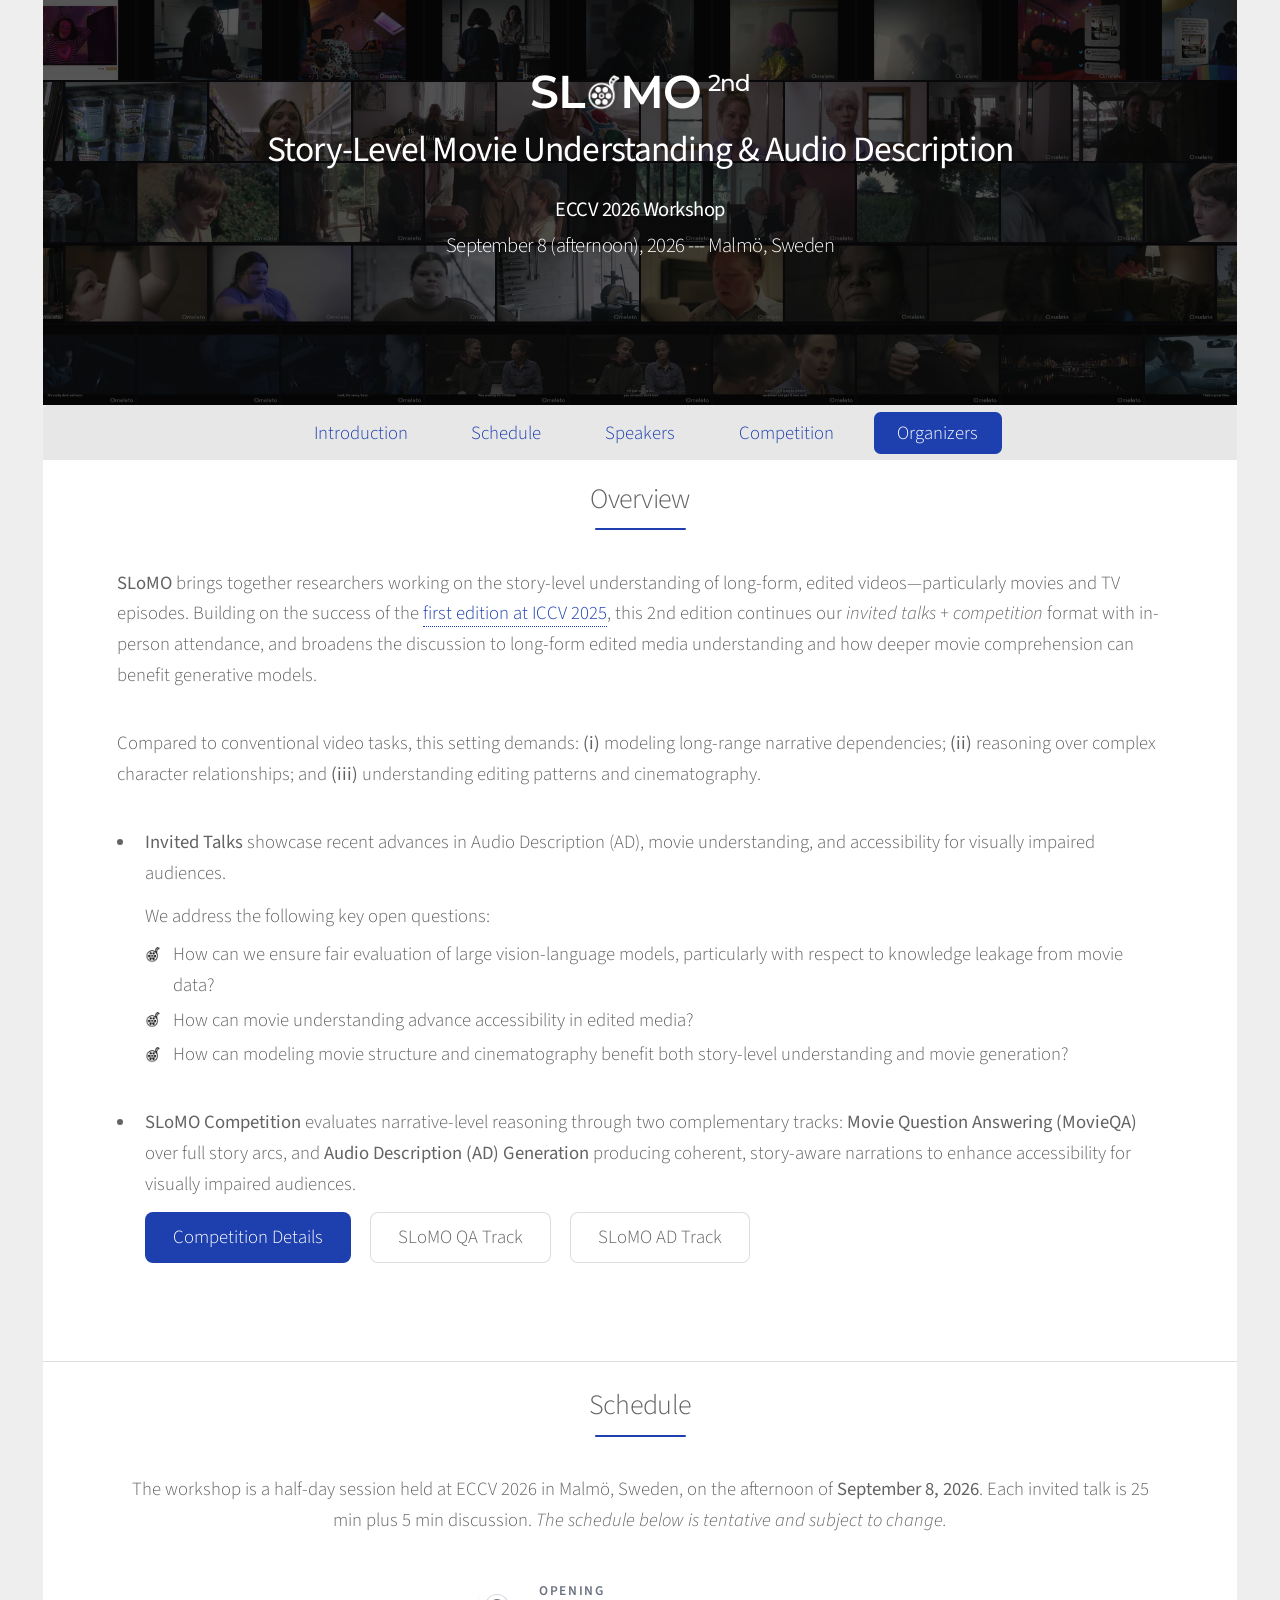
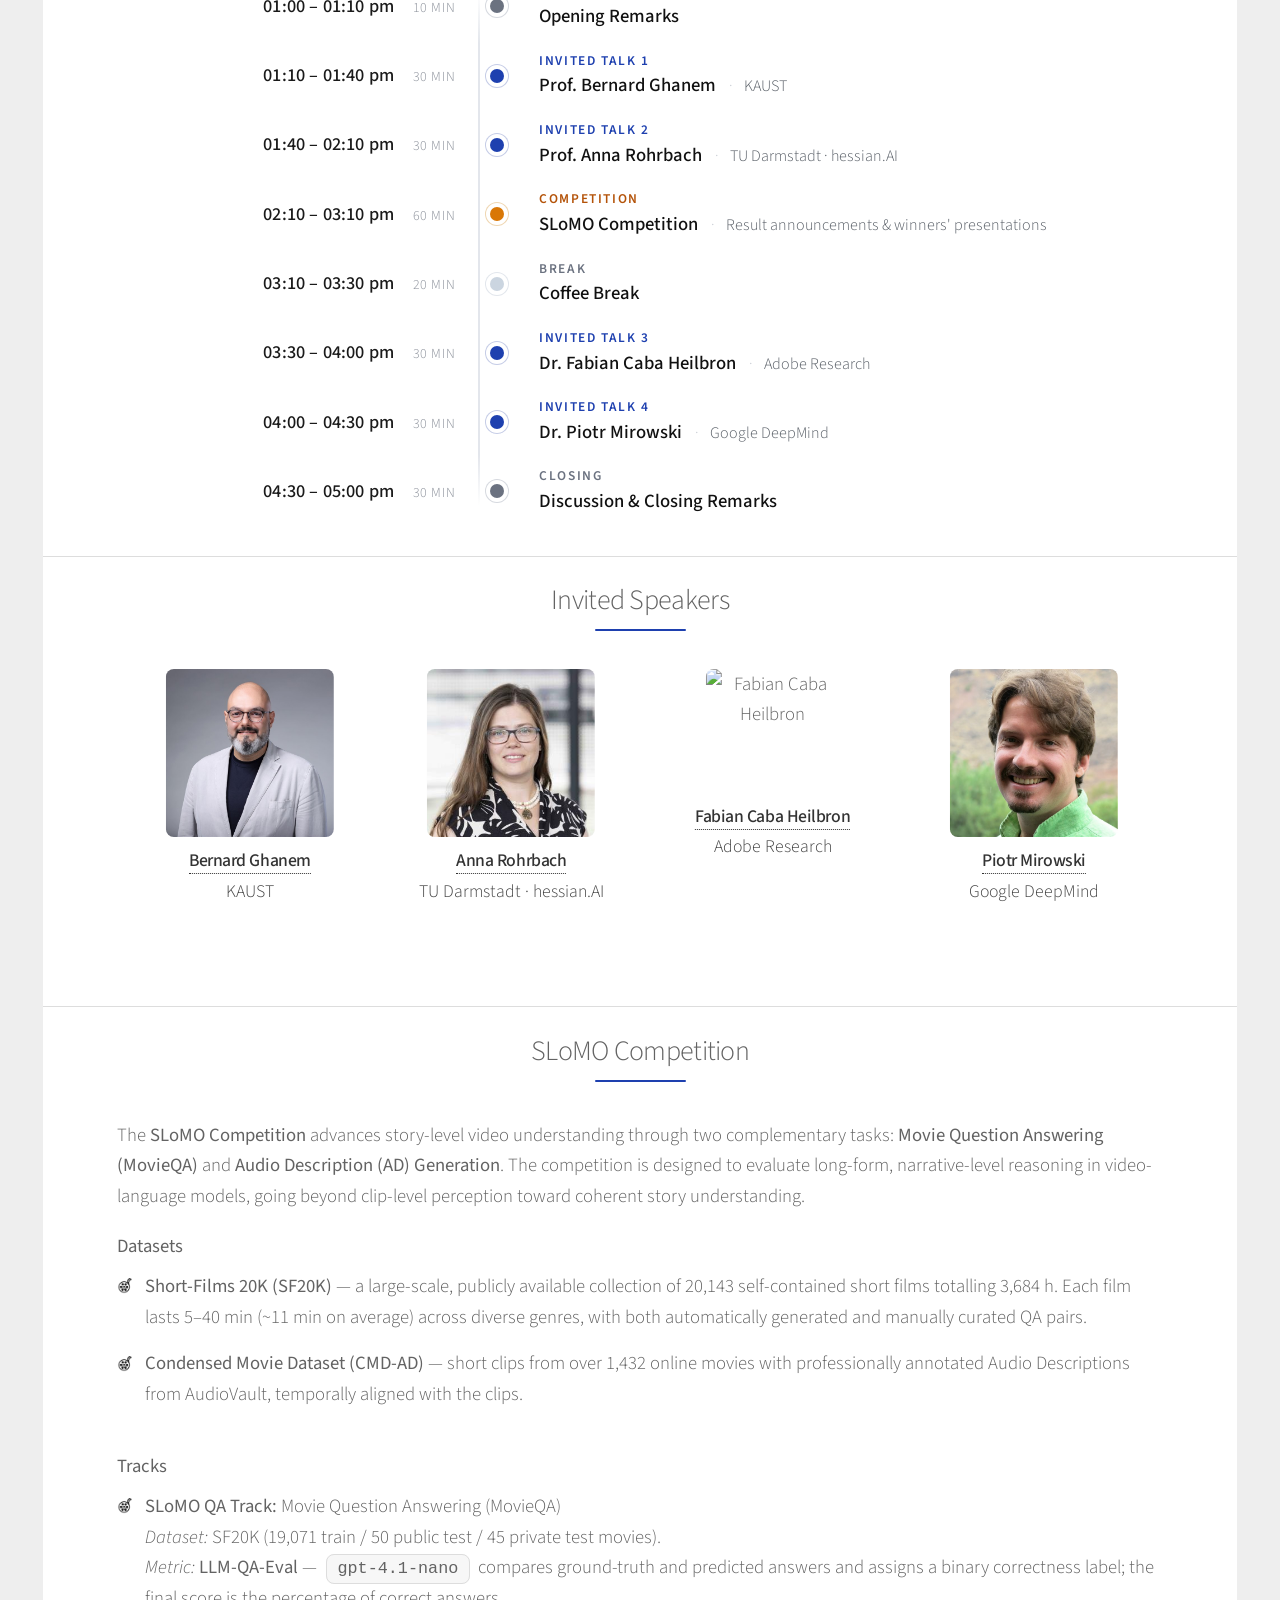
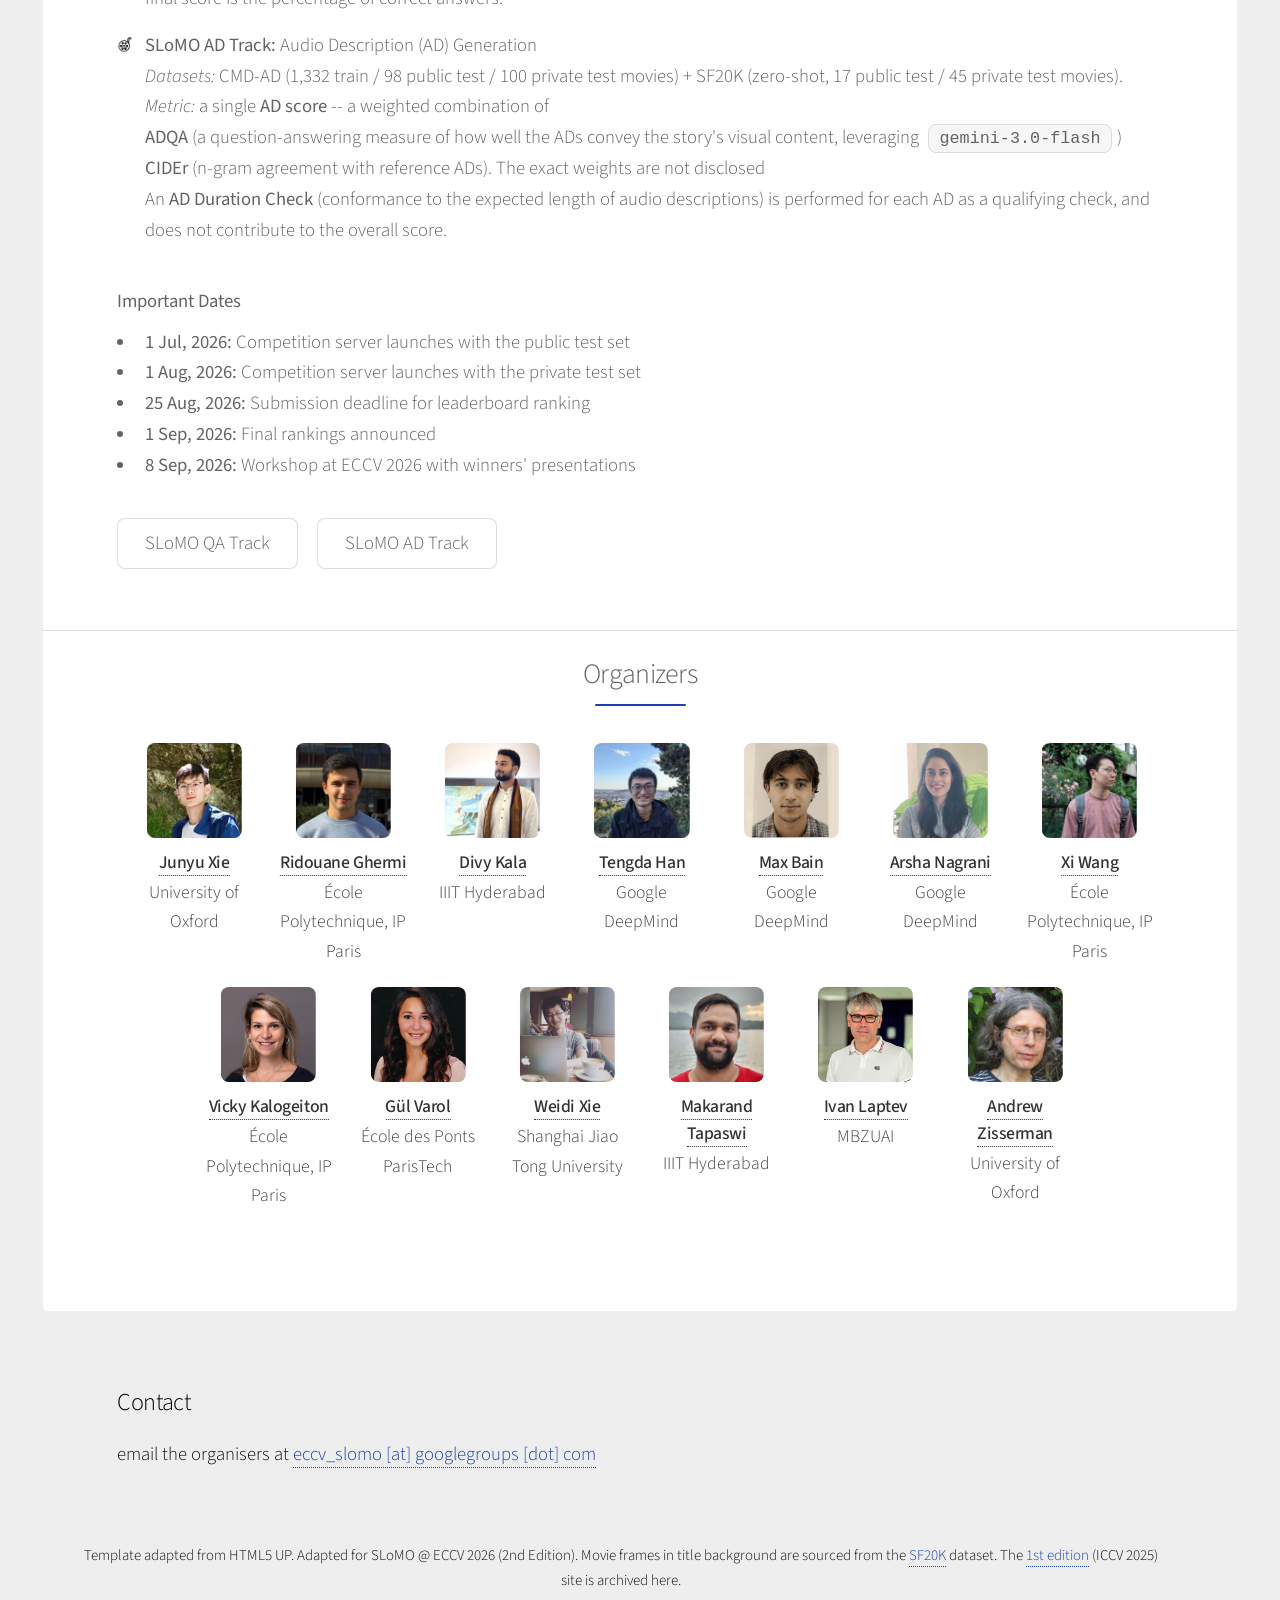
==== commit b7ac43fe: "Update index.html" ====
--- a/eccv2026/index.html
+++ b/eccv2026/index.html
@@ -72,8 +72,8 @@
                                             <div style="height:12px;"></div>
                                             <ul class="actions">
                                             <li><a href="#challenge" class="button primary">Competition Details</a></li>
-                                            <li><a href="" class="button">SLoMO QA Track</a></li>
-                                            <li><a href="" class="button">SLoMO AD Track</a></li>
+                                            <li><a href="https://eval.ai/web/challenges/challenge-page/2713/overview" class="button">SLoMO QA Track</a></li>
+                                            <li><a href="https://eval.ai/web/challenges/challenge-page/2712/overview" class="button">SLoMO AD Track</a></li>
                                             </ul>
                                         </li>
                                         </ul>
@@ -254,7 +254,7 @@
                                     <strong>Important Dates</strong>
                                 </p>
                                 <ul class="key-dates">
-                                <li><strong>29 Jun, 2026:</strong> Competition server launches with the public test set</li>
+                                <li><strong>1 Jul, 2026:</strong> Competition server launches with the public test set</li>
                                 <li><strong>1 Aug, 2026:</strong> Competition server launches with the private test set</li>
                                 <li><strong>25 Aug, 2026:</strong> Submission deadline for leaderboard ranking</li>
                                 <li><strong>1 Sep, 2026:</strong> Final rankings announced</li>
@@ -262,8 +262,8 @@
                                 </ul>
                                 <ul class="actions">
                                     <!-- <li><a href="" class="button primary">Starter Code</a></li> -->
-                                    <li><a href="" class="button">SLoMO QA Track</a></li>
-                                    <li><a href="" class="button">SLoMO AD Track</a></li>
+                                    <li><a href="https://eval.ai/web/challenges/challenge-page/2713/overview" class="button">SLoMO QA Track</a></li>
+                                    <li><a href="https://eval.ai/web/challenges/challenge-page/2712/overview" class="button">SLoMO AD Track</a></li>
                                 </ul>
                             </section>
 
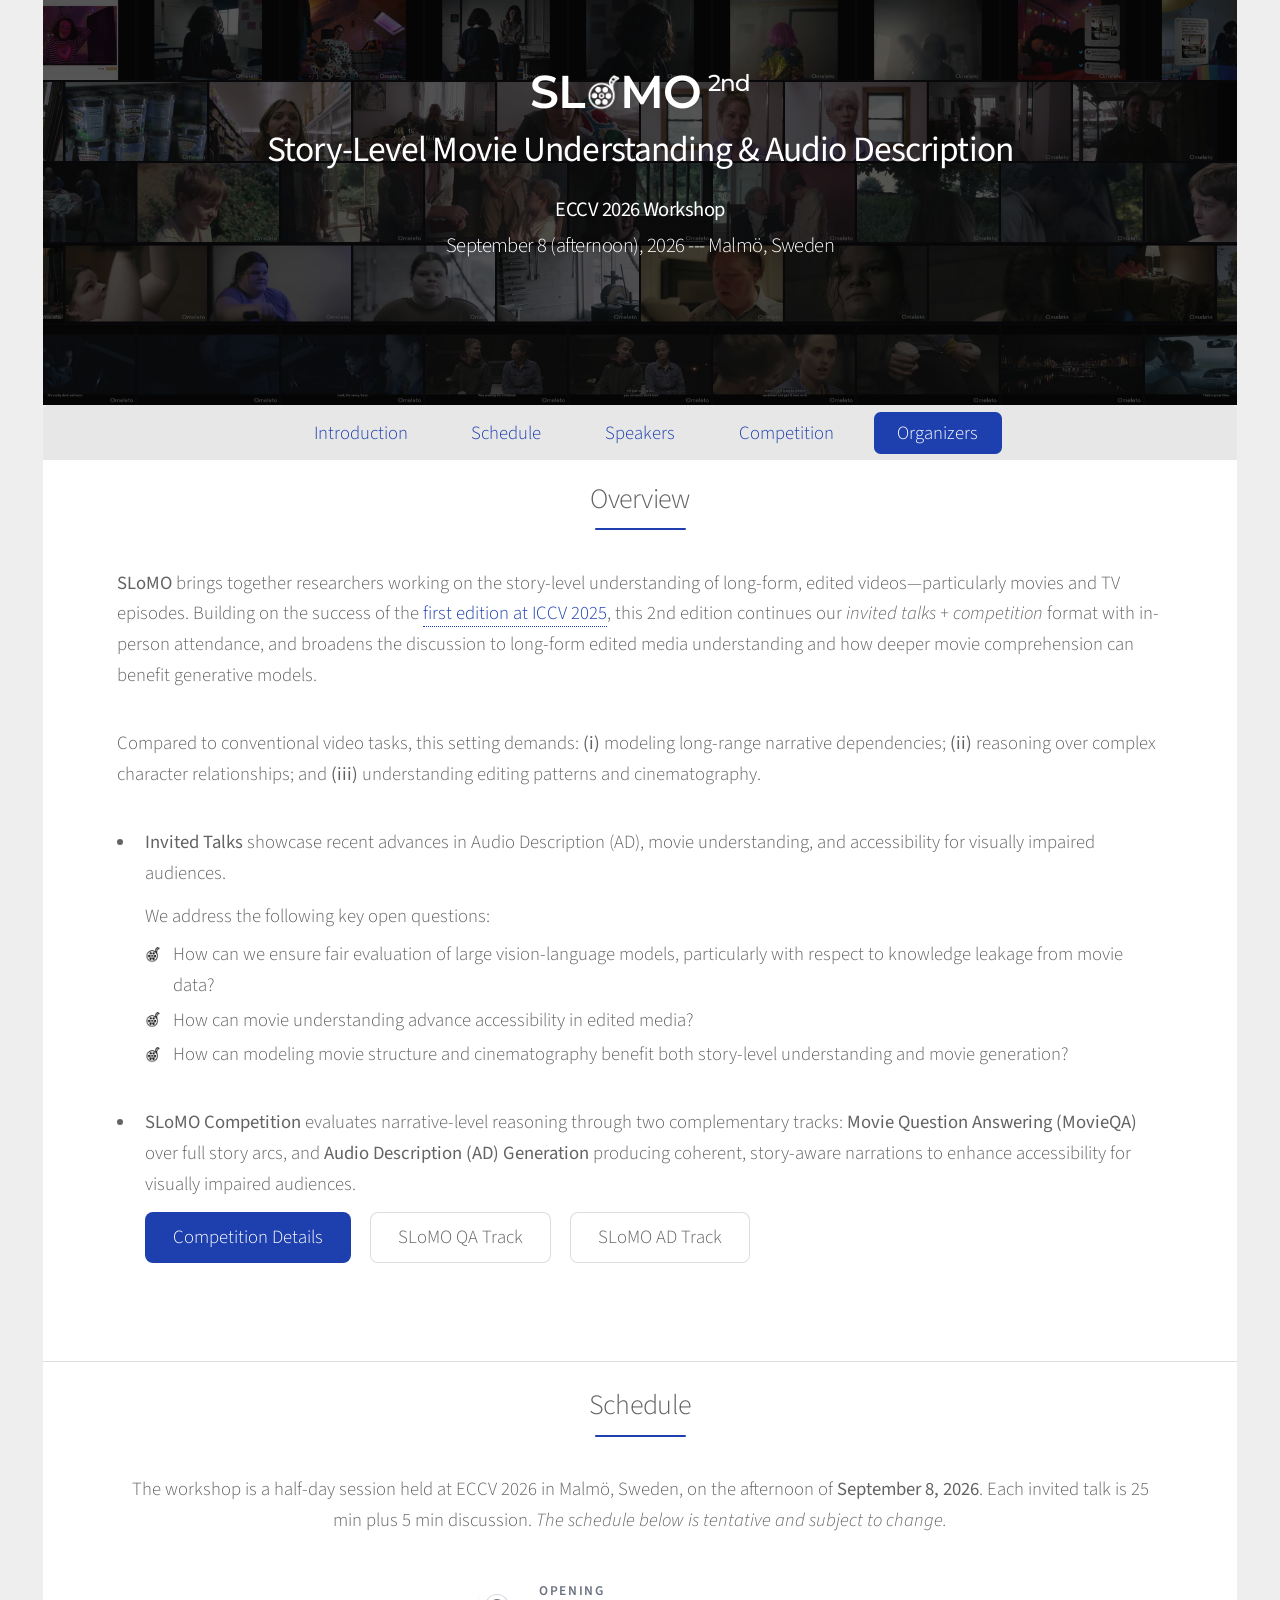
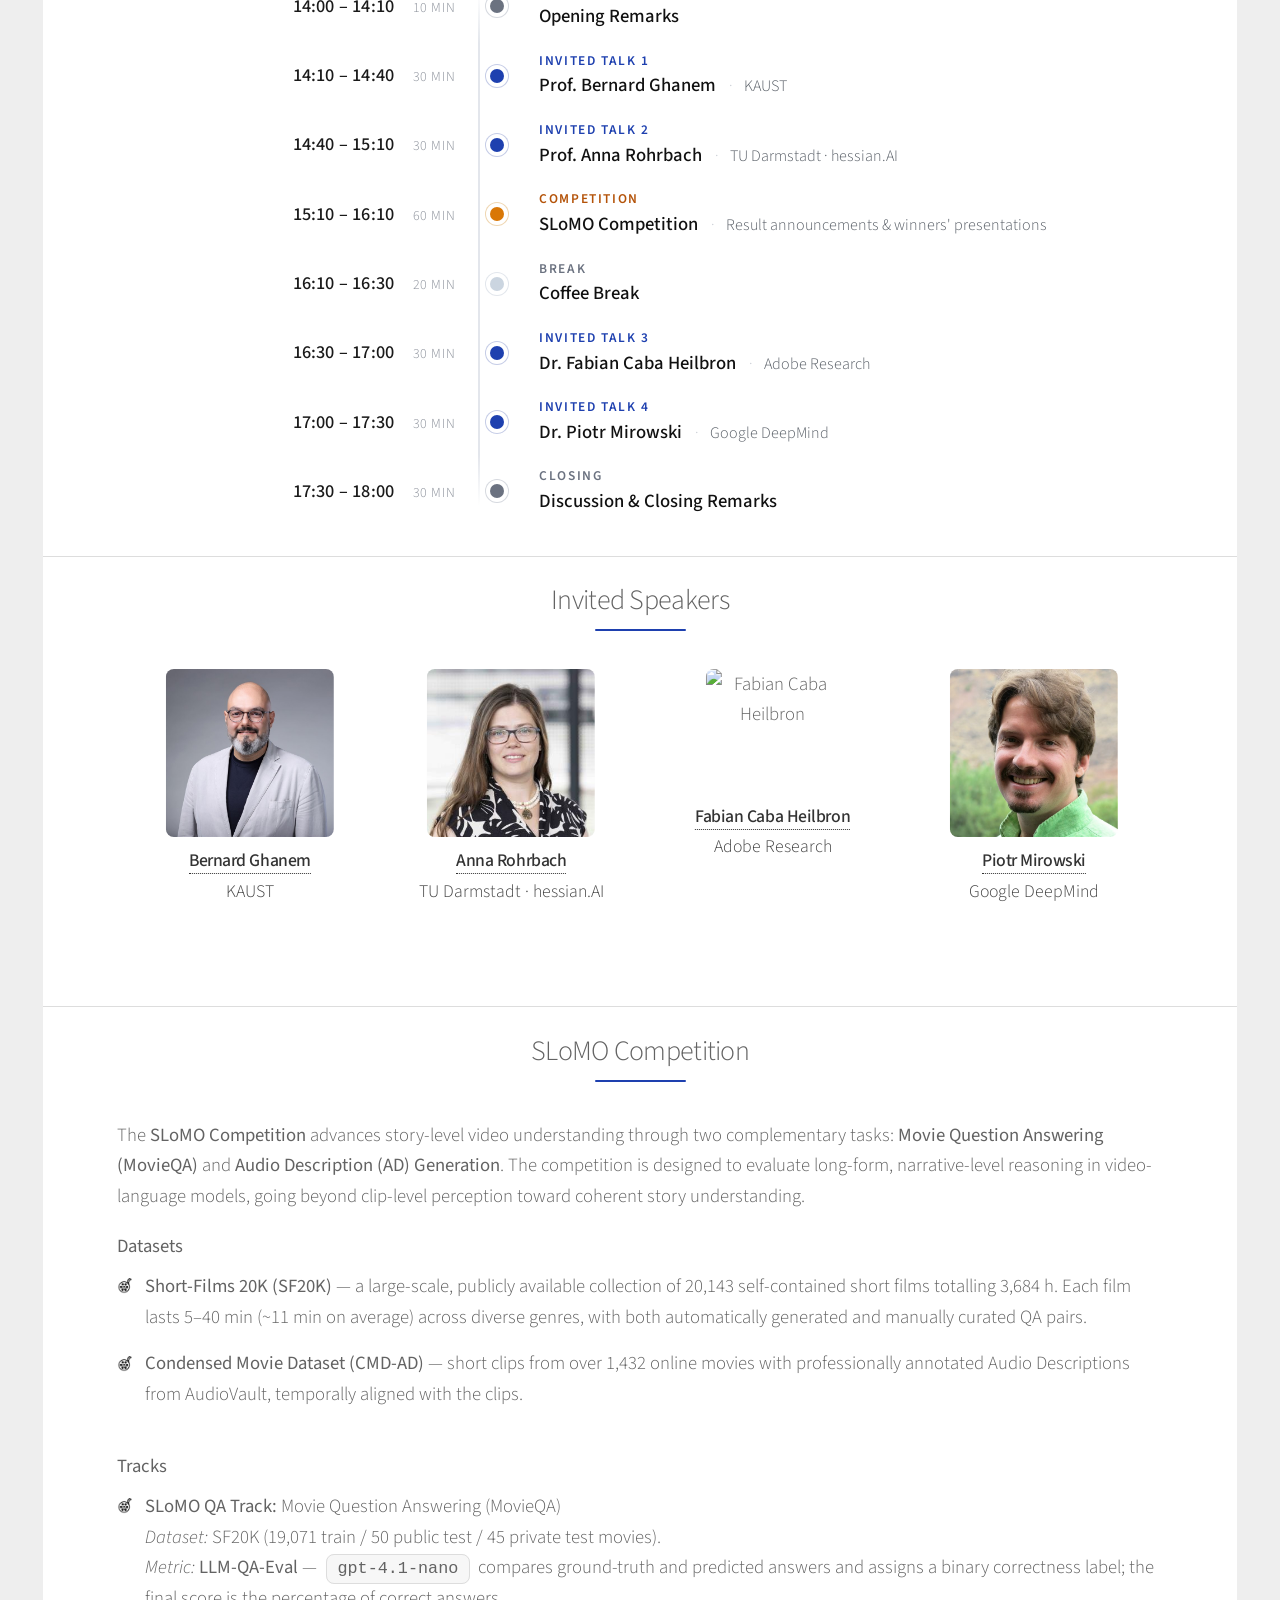
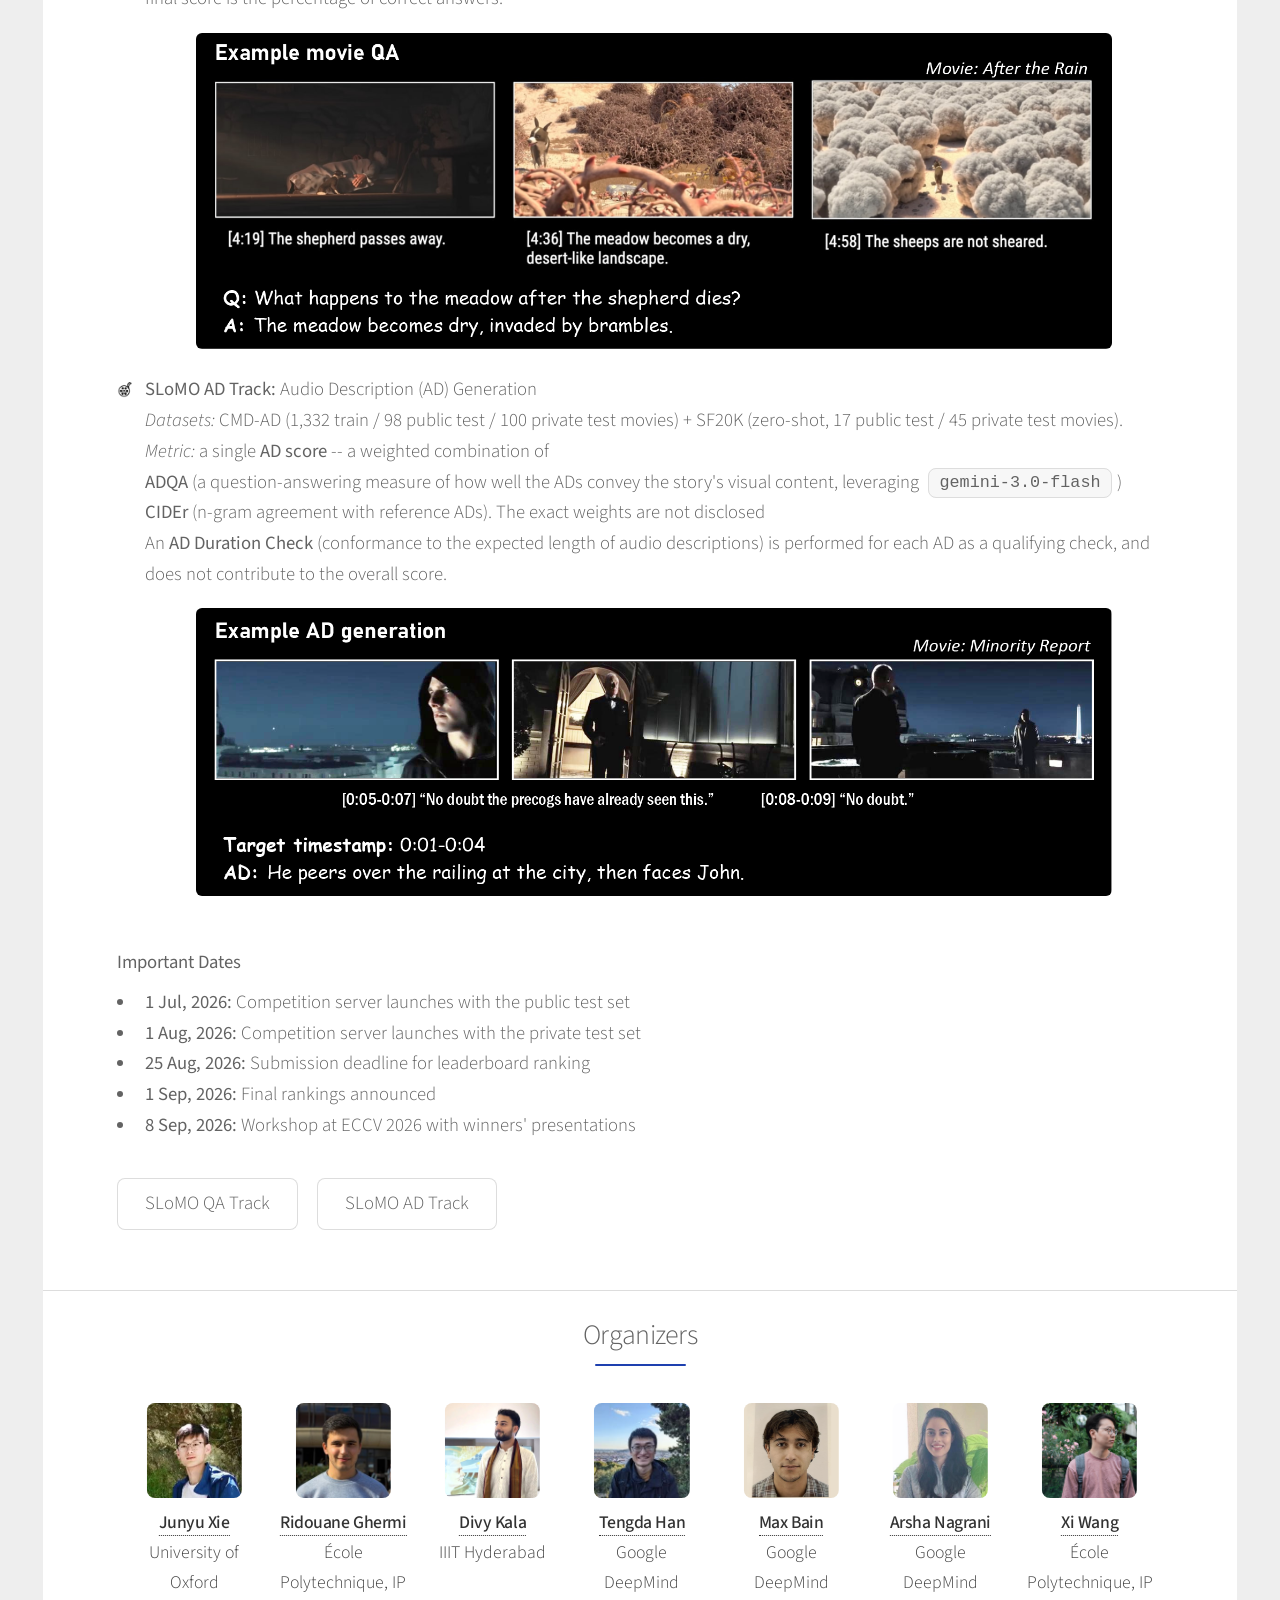
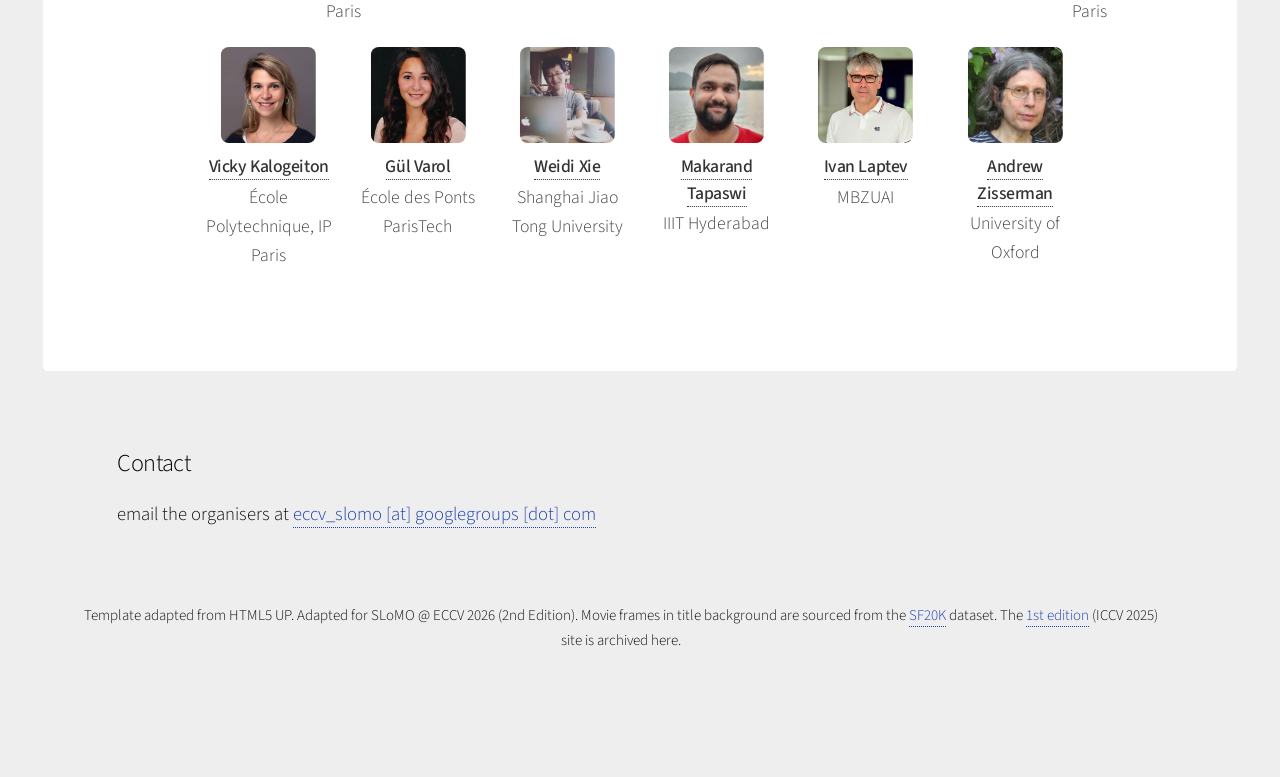
==== commit 557b58cf: "* Add examples for competitions" ====
--- a/eccv2026/index.html
+++ b/eccv2026/index.html
@@ -84,107 +84,106 @@
 
                         <!-- Schedule -->
                             <section id="schedule" class="main special">
-                                <header class="major">
-                                    <h2>Schedule</h2>
-                                </header>
-                                <p>The workshop is a half-day session held at ECCV 2026 in Malm&ouml;, Sweden, on the afternoon of <strong>September 8, 2026</strong>. Each invited talk is 25 min plus 5 min discussion. <em>The schedule below is tentative and subject to change.</em></p>
-                                <ol class="timeline">
-                                    <li class="t-item t-misc">
-                                        <div class="t-when">
-                                            <span class="t-time">01:00&nbsp;&ndash;&nbsp;01:10&nbsp;pm</span>
-                                            <span class="t-dur">10&nbsp;min</span>
-                                        </div>
-                                        <span class="t-dot"></span>
-                                        <div class="t-body">
-                                            <span class="t-kind">Opening</span>
-                                            <span class="t-title">Opening Remarks</span>
-                                        </div>
-                                    </li>
-                                    <li class="t-item t-talk">
-                                        <div class="t-when">
-                                            <span class="t-time">01:10&nbsp;&ndash;&nbsp;01:40&nbsp;pm</span>
-                                            <span class="t-dur">30&nbsp;min</span>
-                                        </div>
-                                        <span class="t-dot"></span>
-                                        <div class="t-body">
-                                            <span class="t-kind">Invited Talk 1</span>
-                                            <span class="t-title">Prof. Bernard Ghanem</span>
-                                            <span class="t-aff">KAUST</span>
-                                        </div>
-                                    </li>
-                                    <li class="t-item t-talk">
-                                        <div class="t-when">
-                                            <span class="t-time">01:40&nbsp;&ndash;&nbsp;02:10&nbsp;pm</span>
-                                            <span class="t-dur">30&nbsp;min</span>
-                                        </div>
-                                        <span class="t-dot"></span>
-                                        <div class="t-body">
-                                            <span class="t-kind">Invited Talk 2</span>
-                                            <span class="t-title">Prof. Anna Rohrbach</span>
-                                            <span class="t-aff">TU Darmstadt &middot; hessian.AI</span>
-                                        </div>
-                                    </li>
-                                    <li class="t-item t-comp">
-                                        <div class="t-when">
-                                            <span class="t-time">02:10&nbsp;&ndash;&nbsp;03:10&nbsp;pm</span>
-                                            <span class="t-dur">60&nbsp;min</span>
-                                        </div>
-                                        <span class="t-dot"></span>
-                                        <div class="t-body">
-                                            <span class="t-kind">Competition</span>
-                                            <span class="t-title">SLoMO Competition</span>
-                                            <span class="t-aff">Result announcements &amp; winners' presentations</span>
-                                        </div>
-                                    </li>
-                                    <li class="t-item t-break">
-                                        <div class="t-when">
-                                            <span class="t-time">03:10&nbsp;&ndash;&nbsp;03:30&nbsp;pm</span>
-                                            <span class="t-dur">20&nbsp;min</span>
-                                        </div>
-                                        <span class="t-dot"></span>
-                                        <div class="t-body">
-                                            <span class="t-kind">Break</span>
-                                            <span class="t-title">Coffee Break</span>
-                                        </div>
-                                    </li>
-                                    <li class="t-item t-talk">
-                                        <div class="t-when">
-                                            <span class="t-time">03:30&nbsp;&ndash;&nbsp;04:00&nbsp;pm</span>
-                                            <span class="t-dur">30&nbsp;min</span>
-                                        </div>
-                                        <span class="t-dot"></span>
-                                        <div class="t-body">
-                                            <span class="t-kind">Invited Talk 3</span>
-                                            <span class="t-title">Dr. Fabian Caba Heilbron</span>
-                                            <span class="t-aff">Adobe Research</span>
-                                        </div>
-                                    </li>
-                                    <li class="t-item t-talk">
-                                        <div class="t-when">
-                                            <span class="t-time">04:00&nbsp;&ndash;&nbsp;04:30&nbsp;pm</span>
-                                            <span class="t-dur">30&nbsp;min</span>
-                                        </div>
-                                        <span class="t-dot"></span>
-                                        <div class="t-body">
-                                            <span class="t-kind">Invited Talk 4</span>
-                                            <span class="t-title">Dr. Piotr Mirowski</span>
-                                            <span class="t-aff">Google DeepMind</span>
-                                        </div>
-                                    </li>
-                                    <li class="t-item t-misc">
-                                        <div class="t-when">
-                                            <span class="t-time">04:30&nbsp;&ndash;&nbsp;05:00&nbsp;pm</span>
-                                            <span class="t-dur">30&nbsp;min</span>
-                                        </div>
-                                        <span class="t-dot"></span>
-                                        <div class="t-body">
-                                            <span class="t-kind">Closing</span>
-                                            <span class="t-title">Discussion &amp; Closing Remarks</span>
-                                        </div>
-                                    </li>
-                                </ol>
-                            </section>
-
+                            <header class="major">
+                                <h2>Schedule</h2>
+                            </header>
+                            <p>The workshop is a half-day session held at ECCV 2026 in Malm&ouml;, Sweden, on the afternoon of <strong>September 8, 2026</strong>. Each invited talk is 25 min plus 5 min discussion. <em>The schedule below is tentative and subject to change.</em></p>
+                            <ol class="timeline">
+                                <li class="t-item t-misc">
+                                    <div class="t-when">
+                                        <span class="t-time">14:00&nbsp;&ndash;&nbsp;14:10</span>
+                                        <span class="t-dur">10&nbsp;min</span>
+                                    </div>
+                                    <span class="t-dot"></span>
+                                    <div class="t-body">
+                                        <span class="t-kind">Opening</span>
+                                        <span class="t-title">Opening Remarks</span>
+                                    </div>
+                                </li>
+                                <li class="t-item t-talk">
+                                    <div class="t-when">
+                                        <span class="t-time">14:10&nbsp;&ndash;&nbsp;14:40</span>
+                                        <span class="t-dur">30&nbsp;min</span>
+                                    </div>
+                                    <span class="t-dot"></span>
+                                    <div class="t-body">
+                                        <span class="t-kind">Invited Talk 1</span>
+                                        <span class="t-title">Prof. Bernard Ghanem</span>
+                                        <span class="t-aff">KAUST</span>
+                                    </div>
+                                </li>
+                                <li class="t-item t-talk">
+                                    <div class="t-when">
+                                        <span class="t-time">14:40&nbsp;&ndash;&nbsp;15:10</span>
+                                        <span class="t-dur">30&nbsp;min</span>
+                                    </div>
+                                    <span class="t-dot"></span>
+                                    <div class="t-body">
+                                        <span class="t-kind">Invited Talk 2</span>
+                                        <span class="t-title">Prof. Anna Rohrbach</span>
+                                        <span class="t-aff">TU Darmstadt &middot; hessian.AI</span>
+                                    </div>
+                                </li>
+                                <li class="t-item t-comp">
+                                    <div class="t-when">
+                                        <span class="t-time">15:10&nbsp;&ndash;&nbsp;16:10</span>
+                                        <span class="t-dur">60&nbsp;min</span>
+                                    </div>
+                                    <span class="t-dot"></span>
+                                    <div class="t-body">
+                                        <span class="t-kind">Competition</span>
+                                        <span class="t-title">SLoMO Competition</span>
+                                        <span class="t-aff">Result announcements &amp; winners' presentations</span>
+                                    </div>
+                                </li>
+                                <li class="t-item t-break">
+                                    <div class="t-when">
+                                        <span class="t-time">16:10&nbsp;&ndash;&nbsp;16:30</span>
+                                        <span class="t-dur">20&nbsp;min</span>
+                                    </div>
+                                    <span class="t-dot"></span>
+                                    <div class="t-body">
+                                        <span class="t-kind">Break</span>
+                                        <span class="t-title">Coffee Break</span>
+                                    </div>
+                                </li>
+                                <li class="t-item t-talk">
+                                    <div class="t-when">
+                                        <span class="t-time">16:30&nbsp;&ndash;&nbsp;17:00</span>
+                                        <span class="t-dur">30&nbsp;min</span>
+                                    </div>
+                                    <span class="t-dot"></span>
+                                    <div class="t-body">
+                                        <span class="t-kind">Invited Talk 3</span>
+                                        <span class="t-title">Dr. Fabian Caba Heilbron</span>
+                                        <span class="t-aff">Adobe Research</span>
+                                    </div>
+                                </li>
+                                <li class="t-item t-talk">
+                                    <div class="t-when">
+                                        <span class="t-time">17:00&nbsp;&ndash;&nbsp;17:30</span>
+                                        <span class="t-dur">30&nbsp;min</span>
+                                    </div>
+                                    <span class="t-dot"></span>
+                                    <div class="t-body">
+                                        <span class="t-kind">Invited Talk 4</span>
+                                        <span class="t-title">Dr. Piotr Mirowski</span>
+                                        <span class="t-aff">Google DeepMind</span>
+                                    </div>
+                                </li>
+                                <li class="t-item t-misc">
+                                    <div class="t-when">
+                                        <span class="t-time">17:30&nbsp;&ndash;&nbsp;18:00</span>
+                                        <span class="t-dur">30&nbsp;min</span>
+                                    </div>
+                                    <span class="t-dot"></span>
+                                    <div class="t-body">
+                                        <span class="t-kind">Closing</span>
+                                        <span class="t-title">Discussion &amp; Closing Remarks</span>
+                                    </div>
+                                </li>
+                            </ol>
+                        </section>
                         <!-- Speakers -->
                         <section id="speakers" class="main special">
                         <header class="major">
@@ -239,15 +238,25 @@
                                     <li><strong>SLoMO QA Track:</strong> Movie Question Answering (MovieQA)<br>
                                     <em>Dataset:</em> SF20K (19,071 train / 50 public test / 45 private test movies). <br>
                                     <em>Metric:</em> <strong>LLM-QA-Eval</strong> &mdash; <code>gpt-4.1-nano</code> compares ground-truth and predicted answers and assigns a binary correctness label; the final score is the percentage of correct answers.
+                                    <figure style="width: 90%; margin: 1em auto 0; text-align: center;">
+                                        <img src="images/teaser_qa.PNG" alt="Example MovieQA question and answer" style="max-width: 100%; height: auto; border-radius: 6px;">
+                                        <!-- <figcaption style="font-size: 0.85em; color: #666; margin-top: 0.4em;">An example question with its predicted and ground-truth answer.</figcaption> -->
+                                    </figure>
+                                    </li>
+
                                     <div style="height:12px;"></div>
+
                                     <li><strong>SLoMO AD Track:</strong> Audio Description (AD) Generation<br>
                                     <em>Datasets:</em> CMD-AD (1,332 train / 98 public test / 100 private test movies) + SF20K (zero-shot, 17 public test / 45 private test movies). <br>
                                     <em>Metric:</em> a single <strong>AD score</strong> -- a weighted combination of 
                                     <br><strong>ADQA</strong> (a question-answering measure of how well the ADs convey the story's visual content, leveraging <code>gemini-3.0-flash</code>) 
                                     <br><strong>CIDEr</strong> (n-gram agreement with reference ADs). The exact weights are not disclosed
                                     <br>An <strong>AD Duration Check</strong> (conformance to the expected length of audio descriptions) is performed for each AD as a qualifying check, and does not contribute to the overall score.
-                                    <!-- <strong>CIDEr</strong> and a formating
-                                    <strong>ADQA's CC</strong> &mdash; <code>gemini-3.0-flash</code> answers movie questions using dialog plus generated ADs as context. A prediction is counted as correct only if the answer is correct <em>and</em> the model confirms it relied on the provided dialog+AD context, rather than prior knowledge of the movie or general common sense. -->
+                                    <figure style="width: 90%; margin: 1em auto 0; text-align: center;">
+                                        <img src="images/teaser_ad.PNG" alt="Example audio description output" style="max-width: 100%; height: auto; border-radius: 6px;">
+                                        <!-- <figcaption style="font-size: 0.85em; color: #666; margin-top: 0.4em;">A generated AD aligned to a film clip.</figcaption> -->
+                                    </figure>
+                                    </li>
                                 </ul>
 
                                 <p style="margin-top: 0.5em;margin-bottom: 0.5em;">
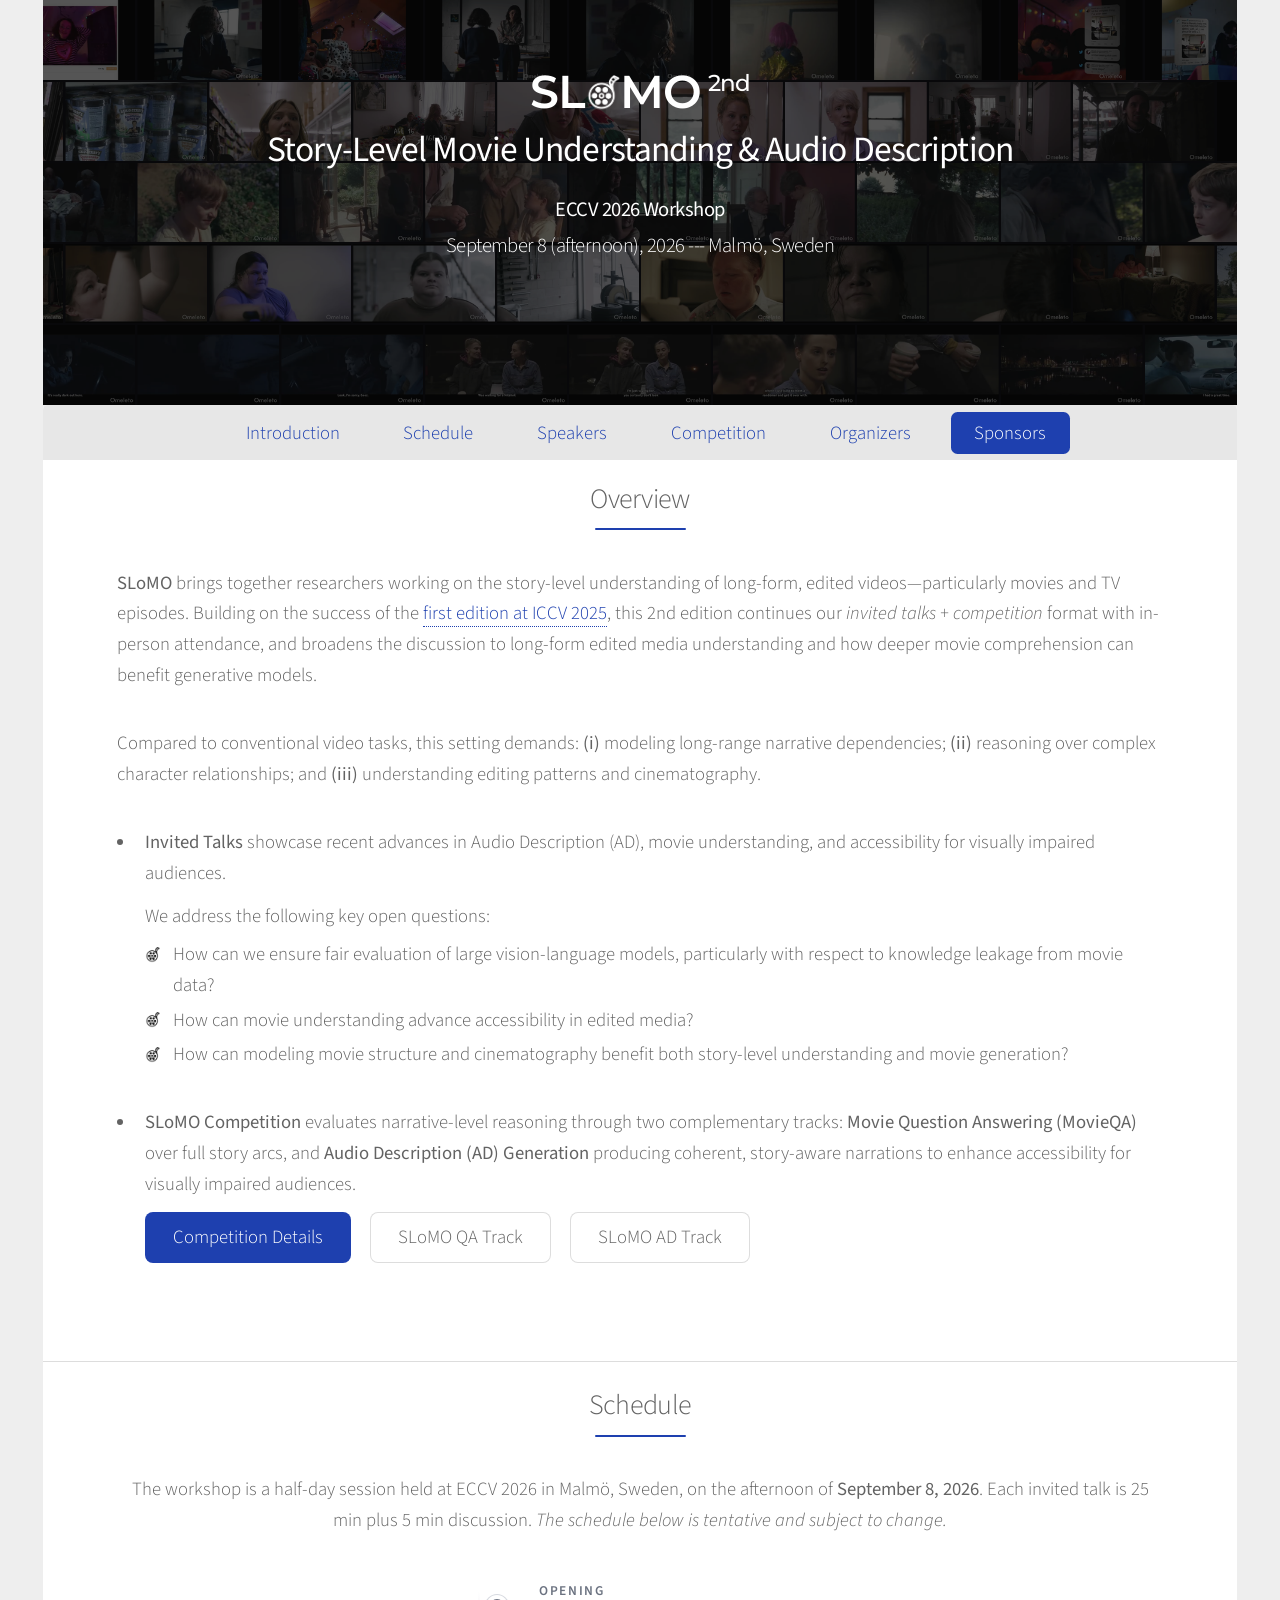
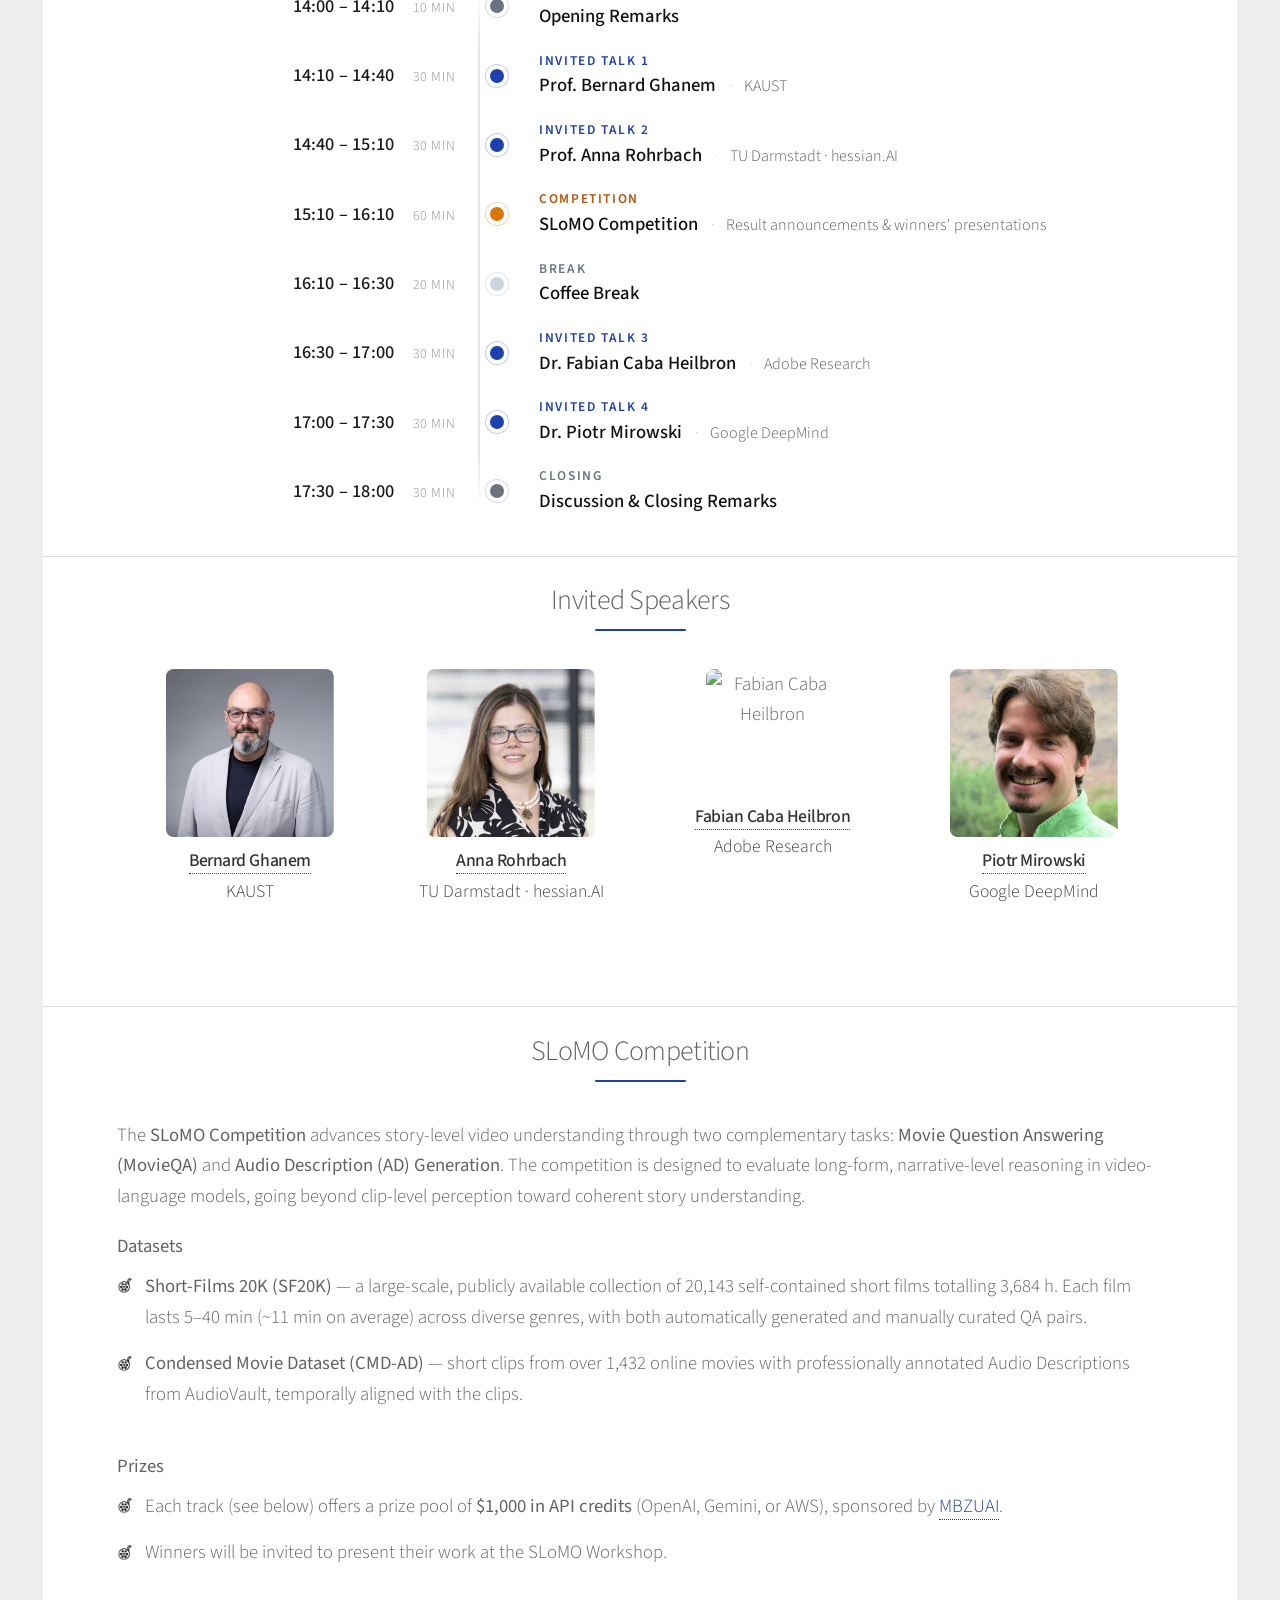
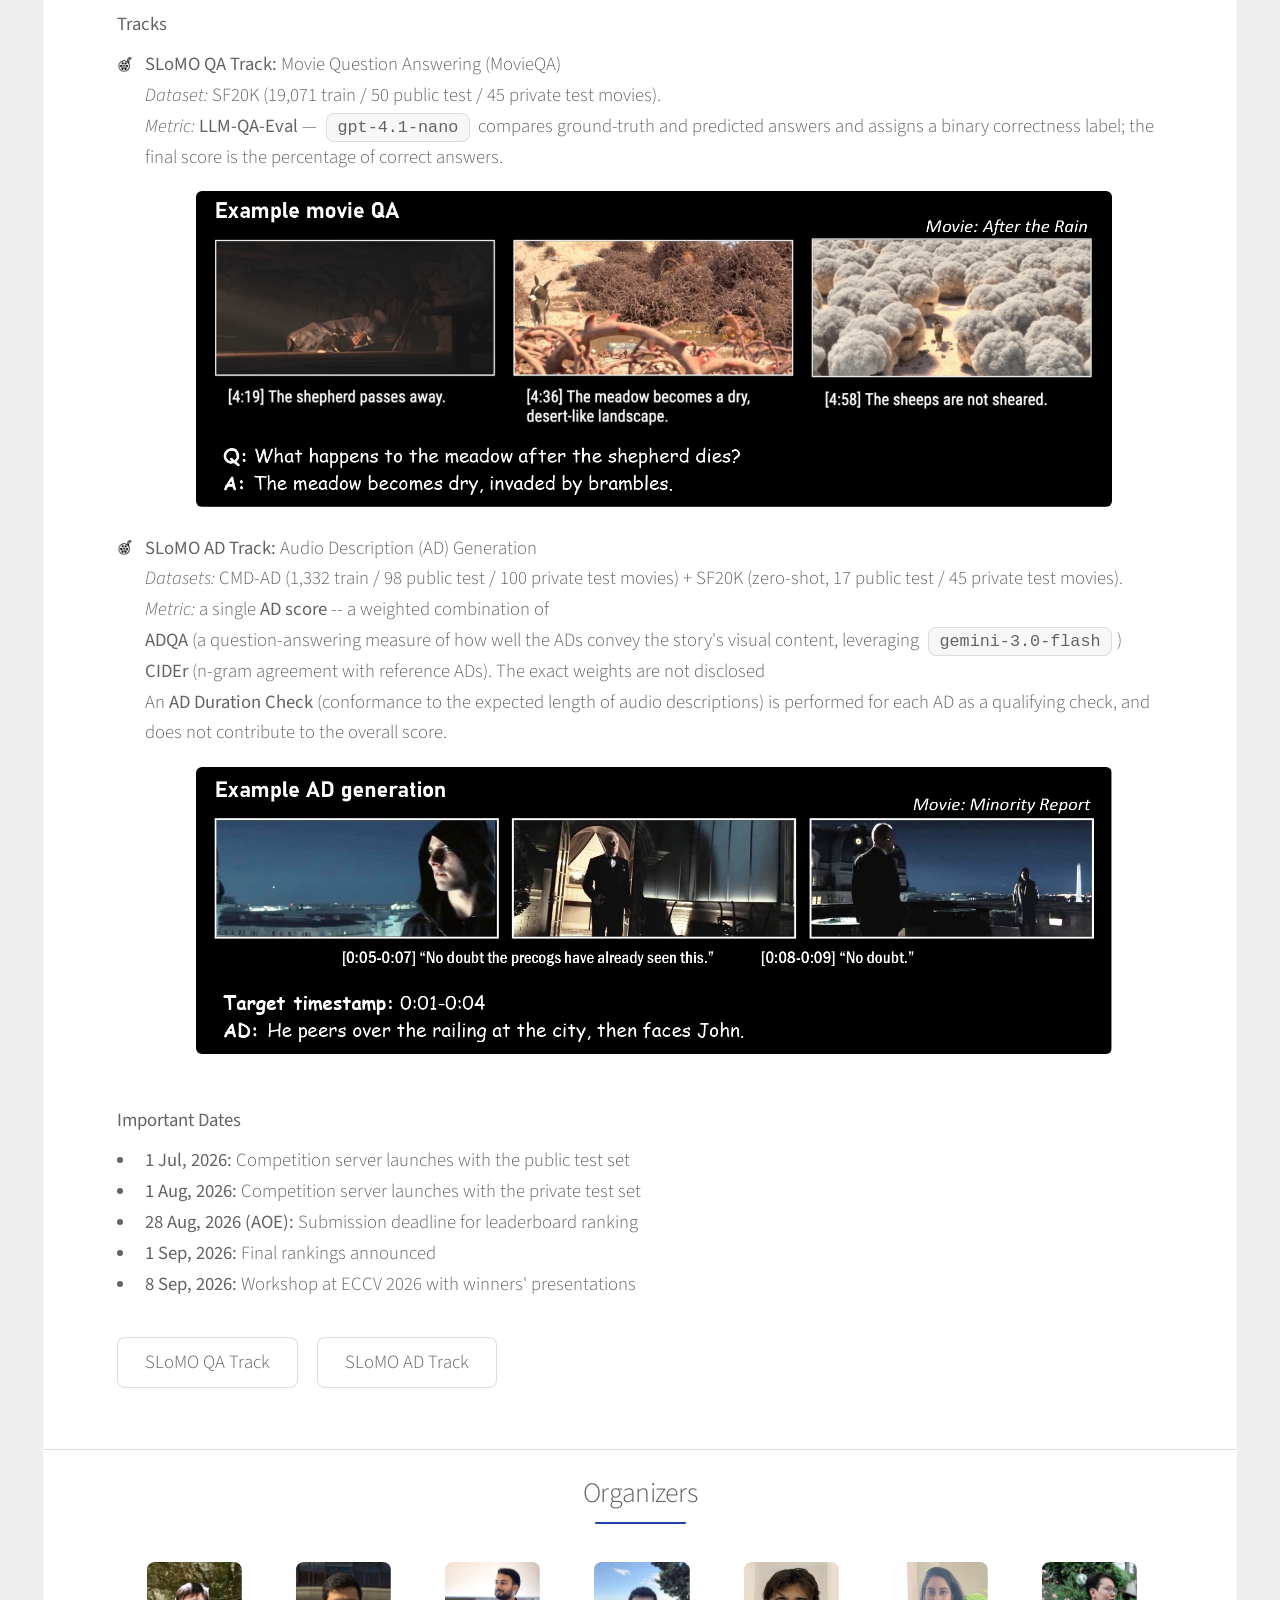
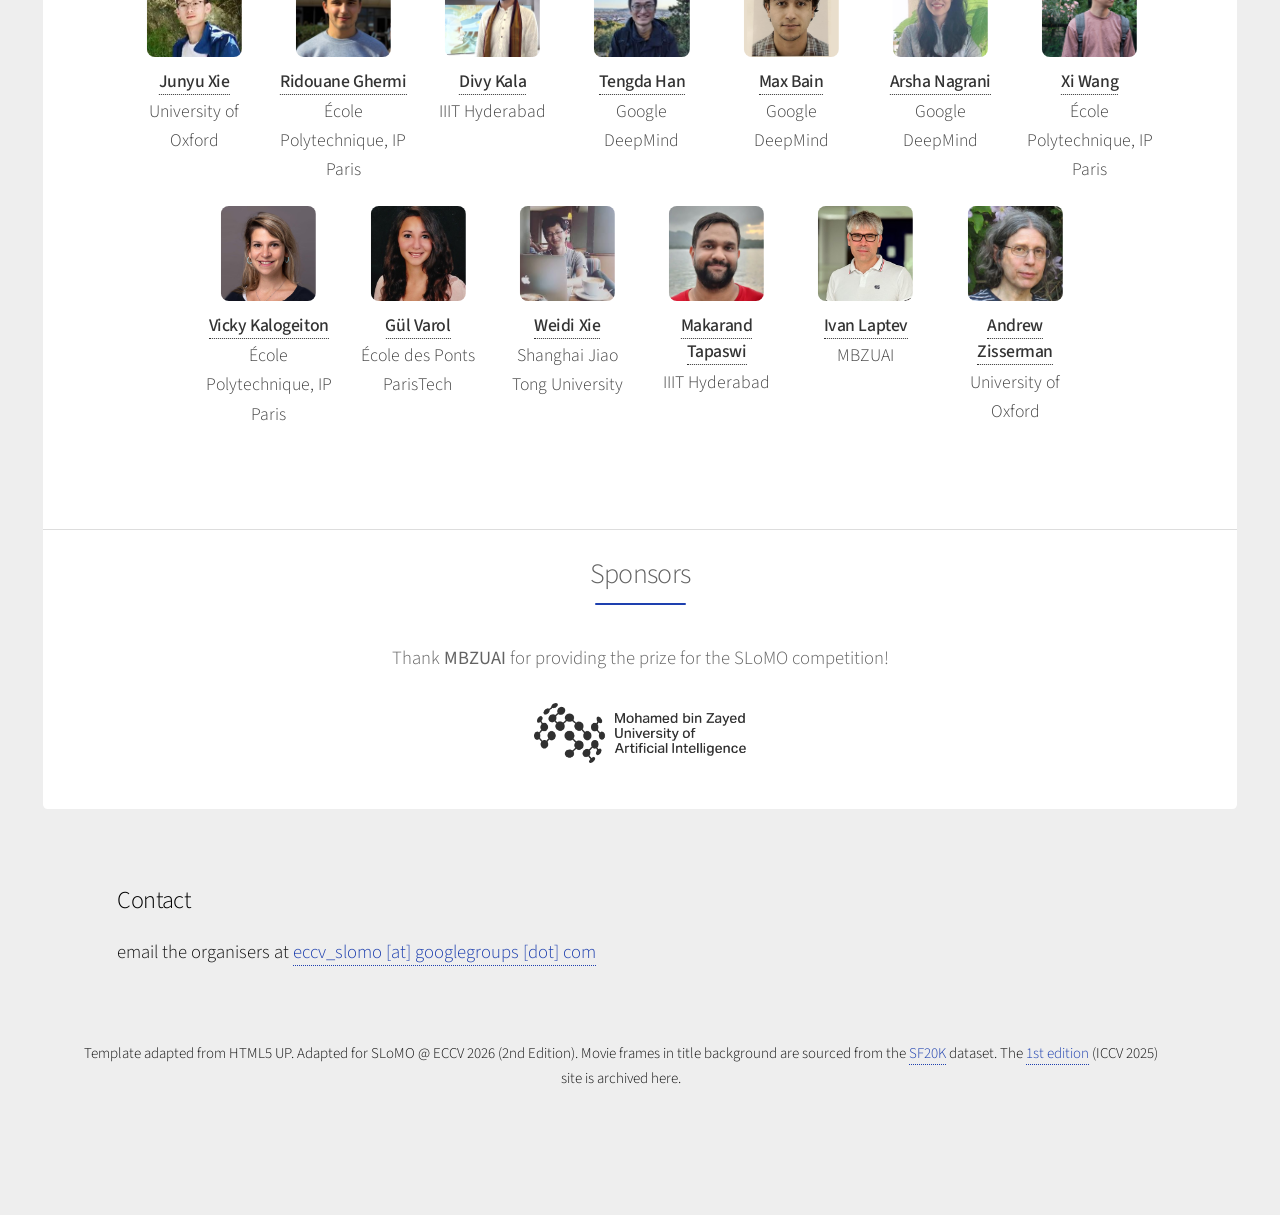
==== commit 0930b85b: "* Update prize and sponsor information" ====
--- a/eccv2026/index.html
+++ b/eccv2026/index.html
@@ -35,6 +35,7 @@
                             <li><a href="#speakers">Speakers</a></li>
                             <li><a href="#challenge">Competition</a></li>
                             <li><a href="#organizers">Organizers</a></li>
+                            <li><a href="#sponsors">Sponsors</a></li>
                         </ul>
                     </nav>
 
@@ -232,6 +233,15 @@
                                 </ul>
 
                                 <p style="margin-top: 0.5em;margin-bottom: 0.5em;">
+                                    <strong>Prizes</strong>
+                                </p>
+                                <ul class="icon-bullets" style="margin-bottom: 2.2em;">
+                                    <li>Each track (see below) offers a prize pool of <strong>$1,000 in API credits</strong> (OpenAI, Gemini, or AWS), sponsored by <a href="https://mbzuai.ac.ae/" target="_blank" rel="noopener">MBZUAI</a>.</li>
+                                    <div style="height:12px;"></div>
+                                    <li>Winners will be invited to present their work at the SLoMO Workshop.</li>
+                                </ul>
+
+                                <p style="margin-top: 0.5em;margin-bottom: 0.5em;">
                                     <strong>Tracks</strong>
                                 </p>
                                 <ul class="icon-bullets" style="margin-bottom: 2.2em;">
@@ -265,7 +275,7 @@
                                 <ul class="key-dates">
                                 <li><strong>1 Jul, 2026:</strong> Competition server launches with the public test set</li>
                                 <li><strong>1 Aug, 2026:</strong> Competition server launches with the private test set</li>
-                                <li><strong>25 Aug, 2026:</strong> Submission deadline for leaderboard ranking</li>
+                                <li><strong>28 Aug, 2026 (AOE):</strong> Submission deadline for leaderboard ranking</li>
                                 <li><strong>1 Sep, 2026:</strong> Final rankings announced</li>
                                 <li><strong>8 Sep, 2026:</strong> Workshop at ECCV 2026 with winners' presentations</li>
                                 </ul>
@@ -351,6 +361,23 @@
                         </ul>
                         </section>
 
+                        <!-- Sponsors -->
+                        <section id="sponsors" class="main special">
+                        <header class="major">
+                            <h2>Sponsors</h2>
+                        </header>
+
+                        <p class="sponsor-note">Thank <strong>MBZUAI</strong> for providing the prize for the SLoMO competition!</p>
+
+                        <ul class="sponsor-logos">
+                            <li>
+                            <a href="https://mbzuai.ac.ae/" target="_blank" rel="noopener">
+                                <img src="images/mbzuai_logo.png" alt="Mohamed bin Zayed University of Artificial Intelligence (MBZUAI)" />
+                            </a>
+                            </li>
+                        </ul>
+                        </section>
+
                     </div>
 
                 <!-- Footer -->
--- a/eccv2026/assets/css/slomo.css
+++ b/eccv2026/assets/css/slomo.css
@@ -543,3 +543,57 @@
     .t-aff   { font-size: 0.78em !important; }
     .t-aff::before { content: none; }
 }
+
+/* =========================================================
+   SPONSORS
+   ========================================================= */
+#sponsors .sponsor-note {
+    text-align: center;
+    margin: 0 auto 1.6em;
+    max-width: 46em;
+}
+
+.sponsor-logos {
+    list-style: none;
+    display: flex;
+    flex-wrap: wrap;
+    justify-content: center;
+    align-items: center;
+    gap: 2.5em;
+    padding: 0;
+    margin: 0 auto 1.2em;
+}
+.sponsor-logos li {
+    padding: 0;
+    margin: 0;
+}
+.sponsor-logos a {
+    display: block;
+    border-bottom: none;
+    opacity: 0.9;
+    transition: opacity 0.18s ease, transform 0.18s ease;
+}
+.sponsor-logos a:hover {
+    opacity: 1;
+    transform: translateY(-2px);
+}
+.sponsor-logos img {
+    display: block;
+    width: auto;
+    max-width: 100%;
+    height: 3.2em;
+    object-fit: contain;
+}
+
+@media (max-width: 736px) {
+    #sponsors .sponsor-note {
+        text-align: center !important;
+        margin-bottom: 1.2em;
+    }
+    .sponsor-logos {
+        gap: 1.4em;
+    }
+    .sponsor-logos img {
+        height: 2.4em;
+    }
+}
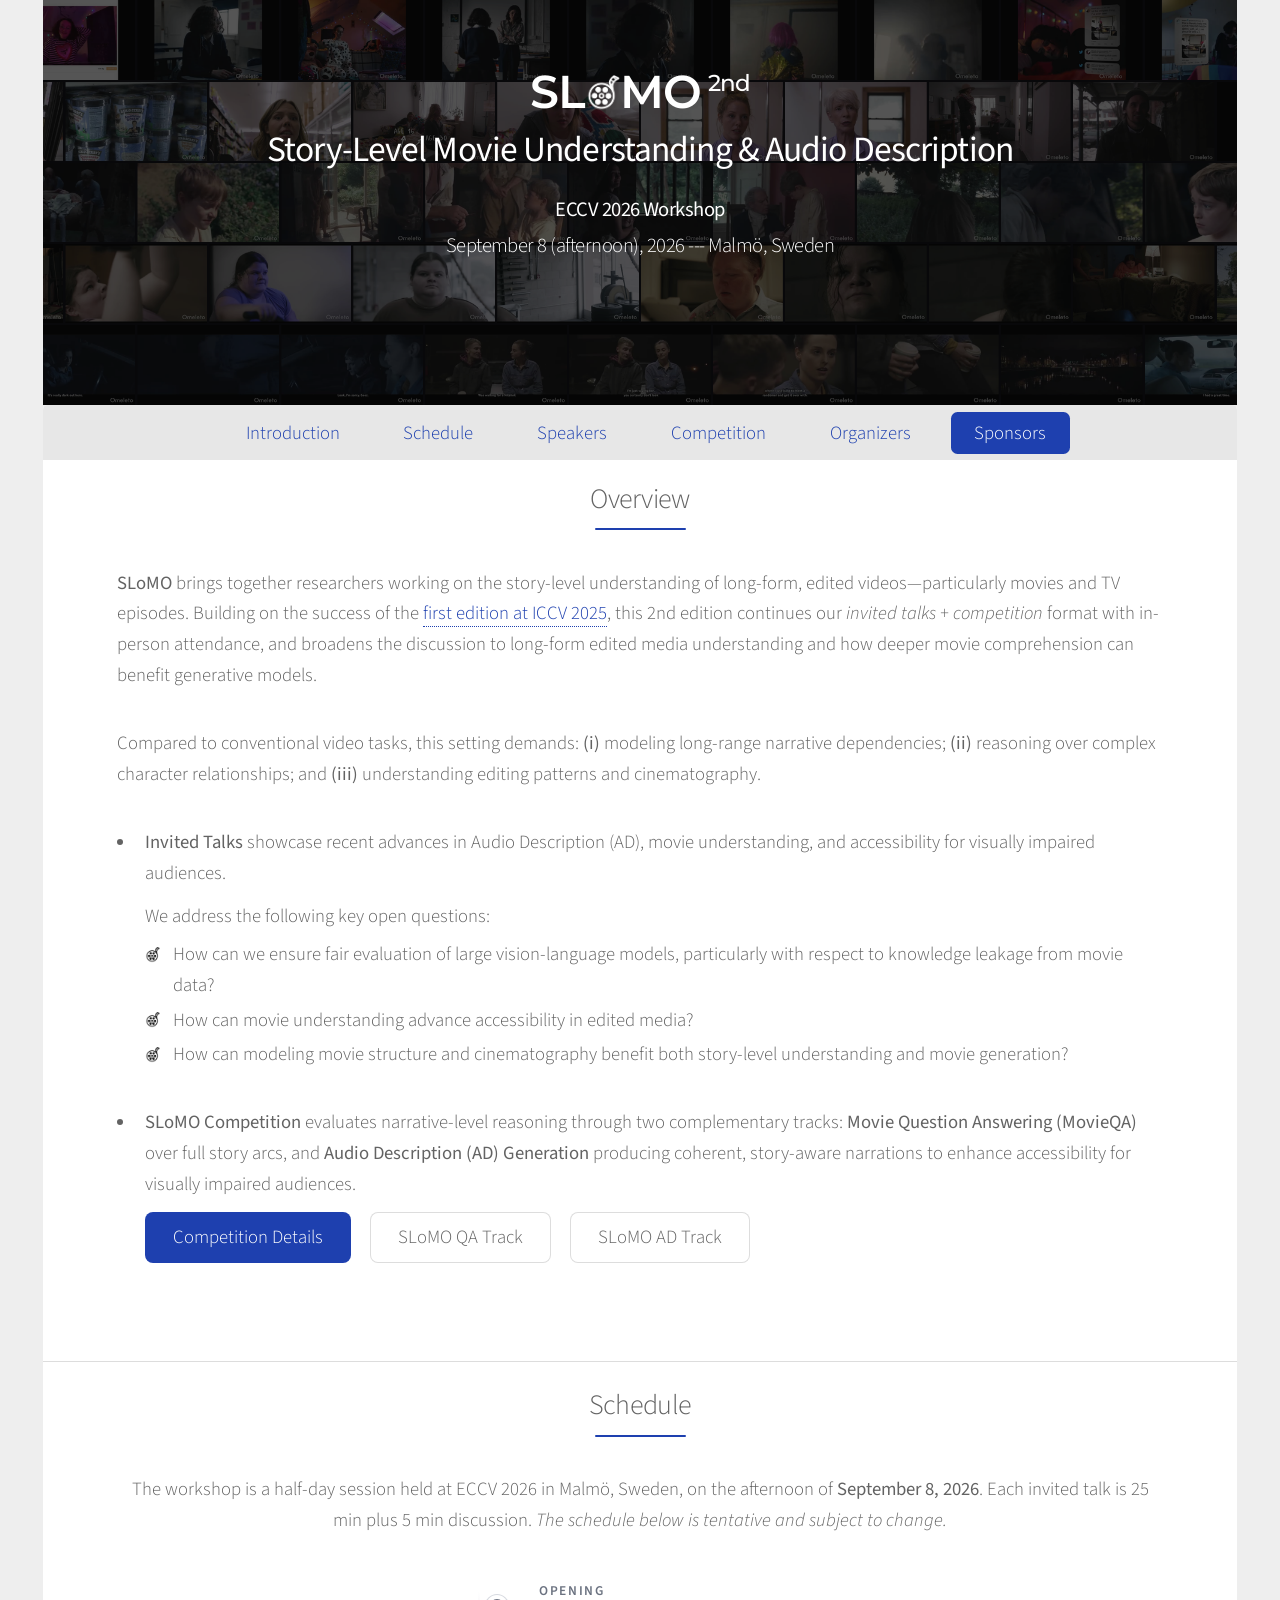
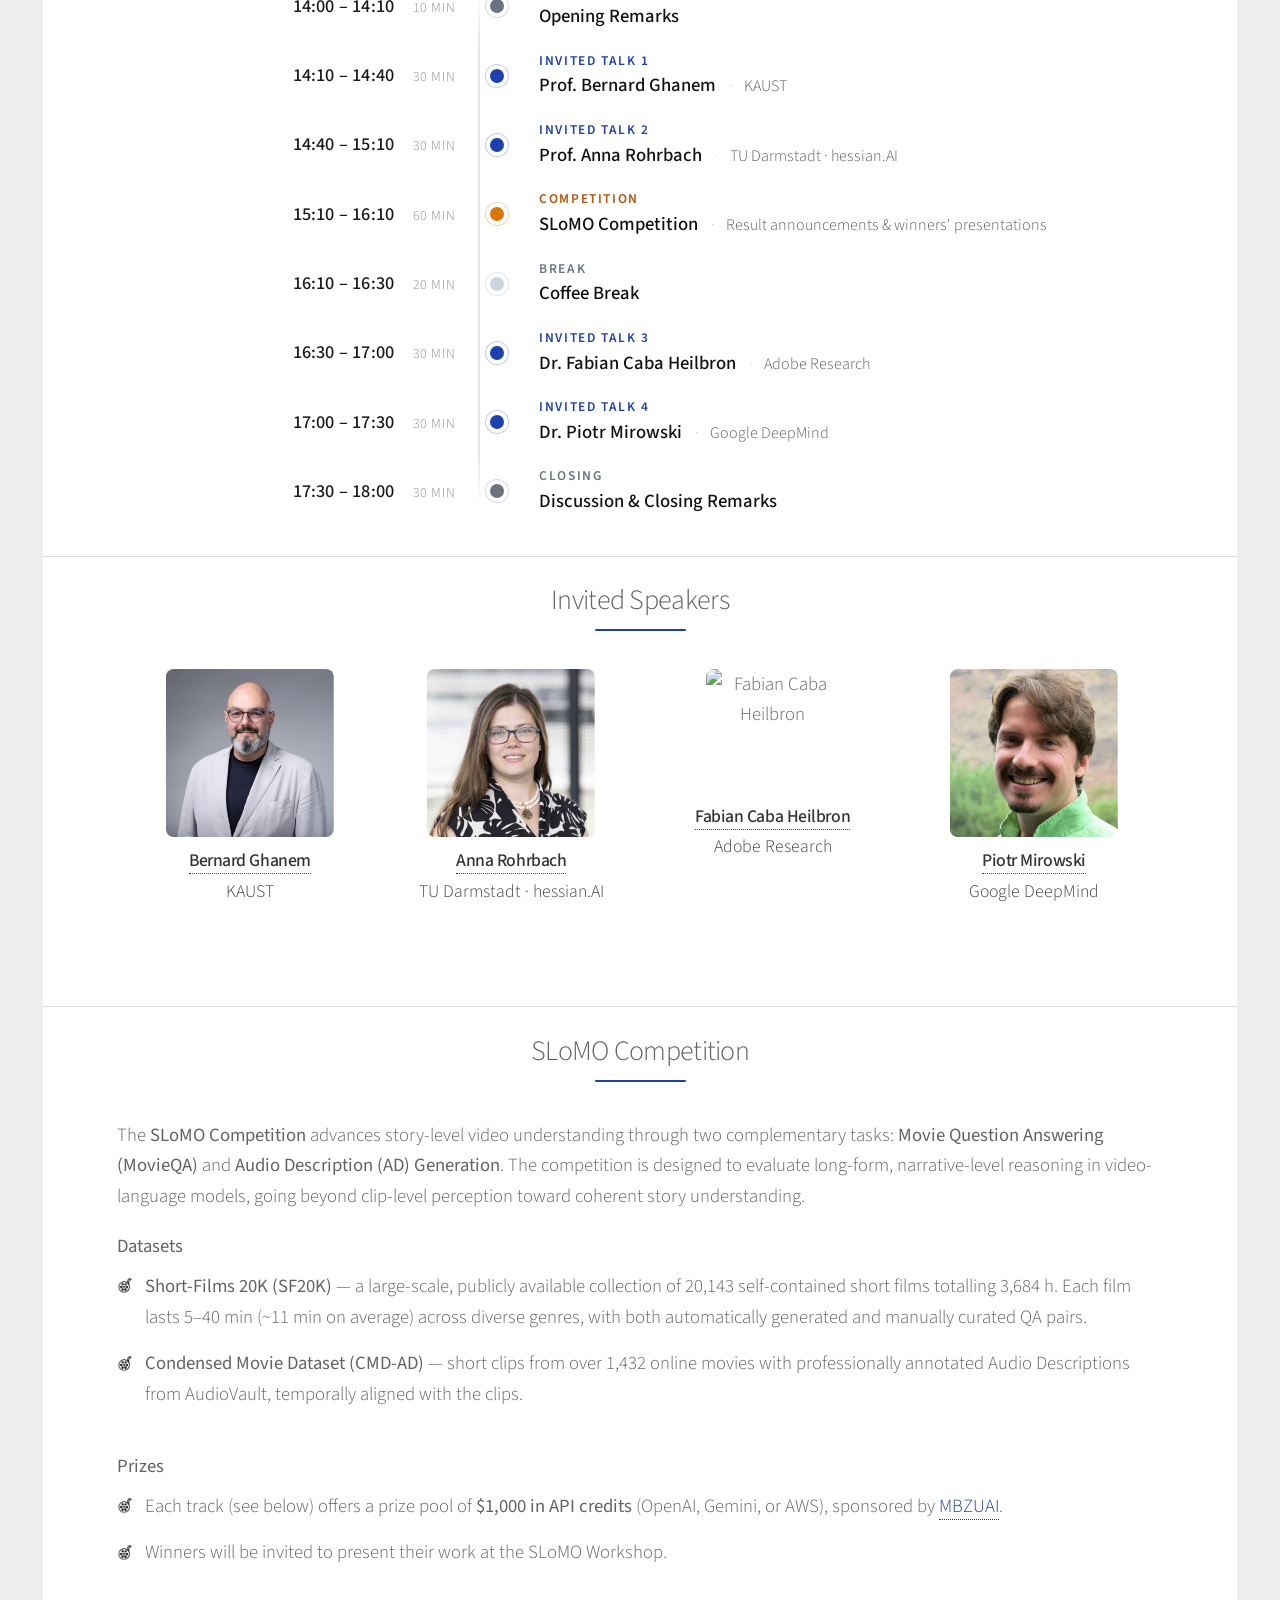
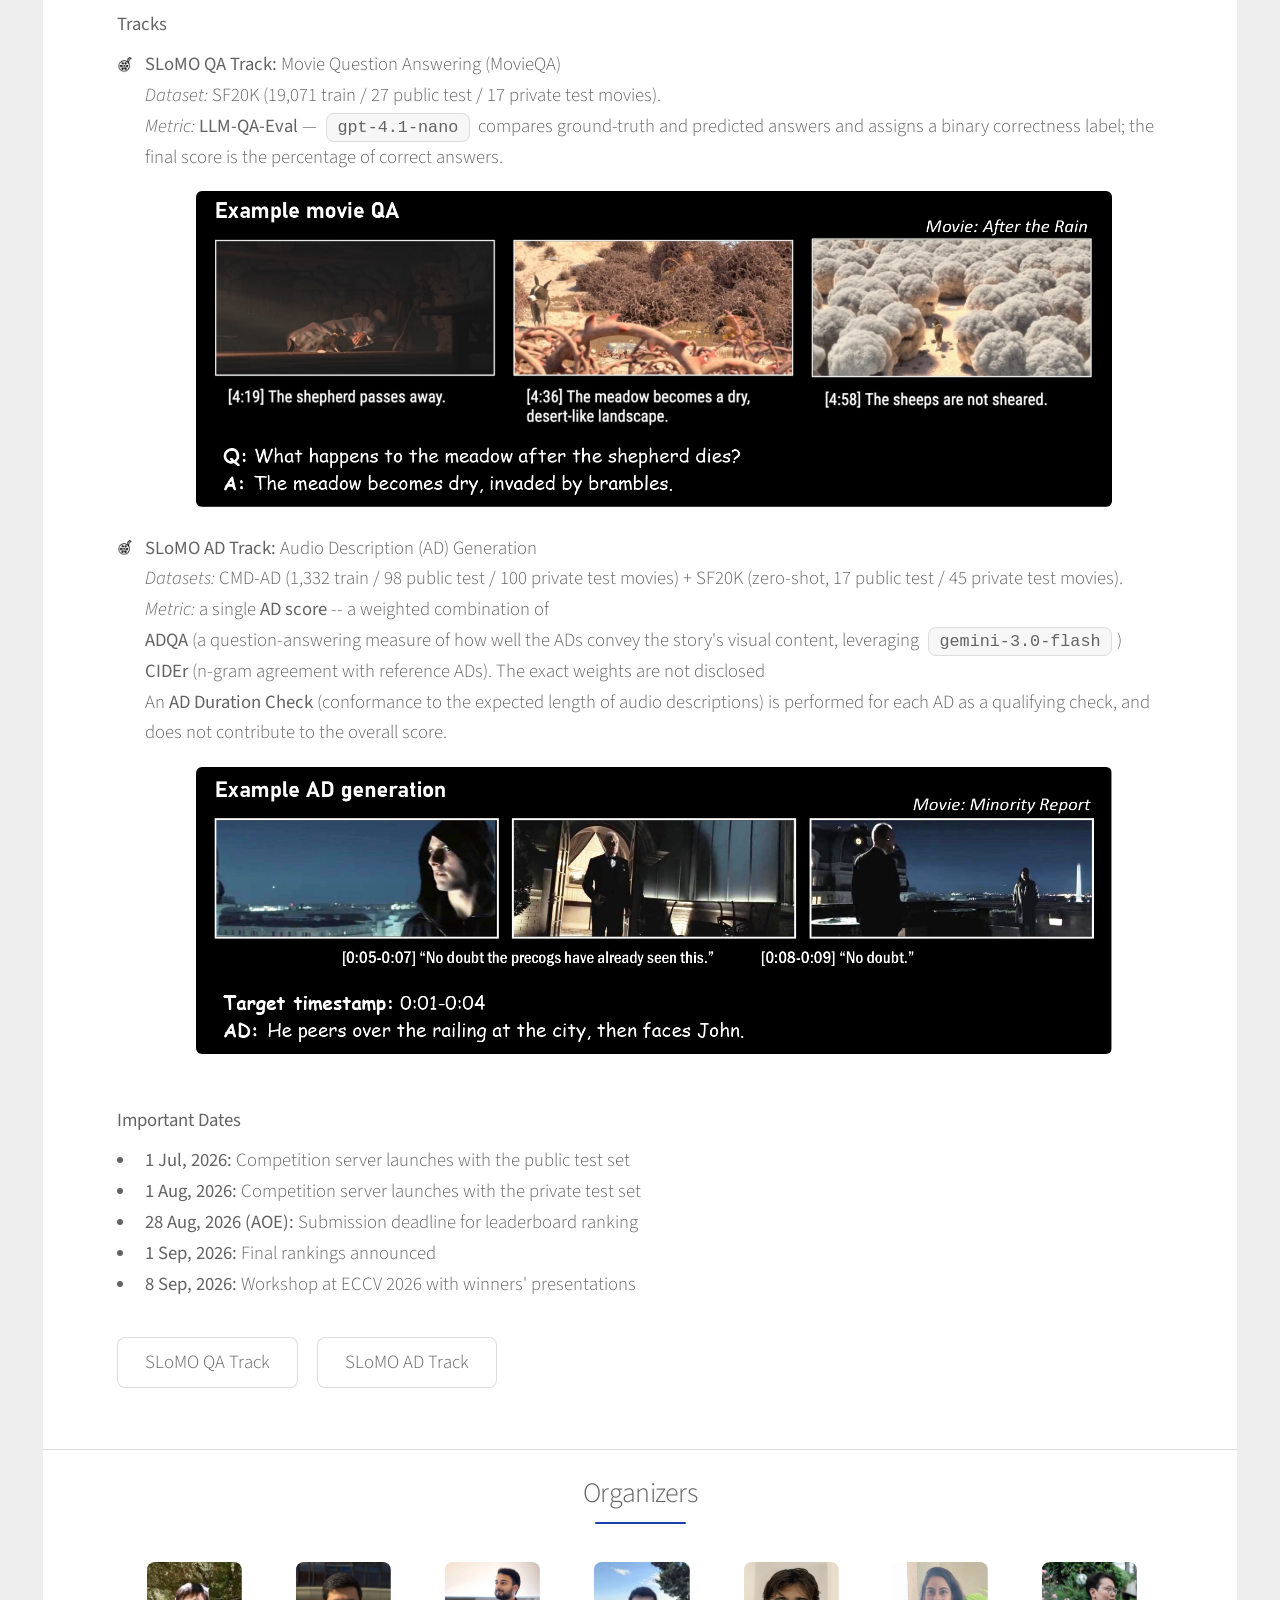
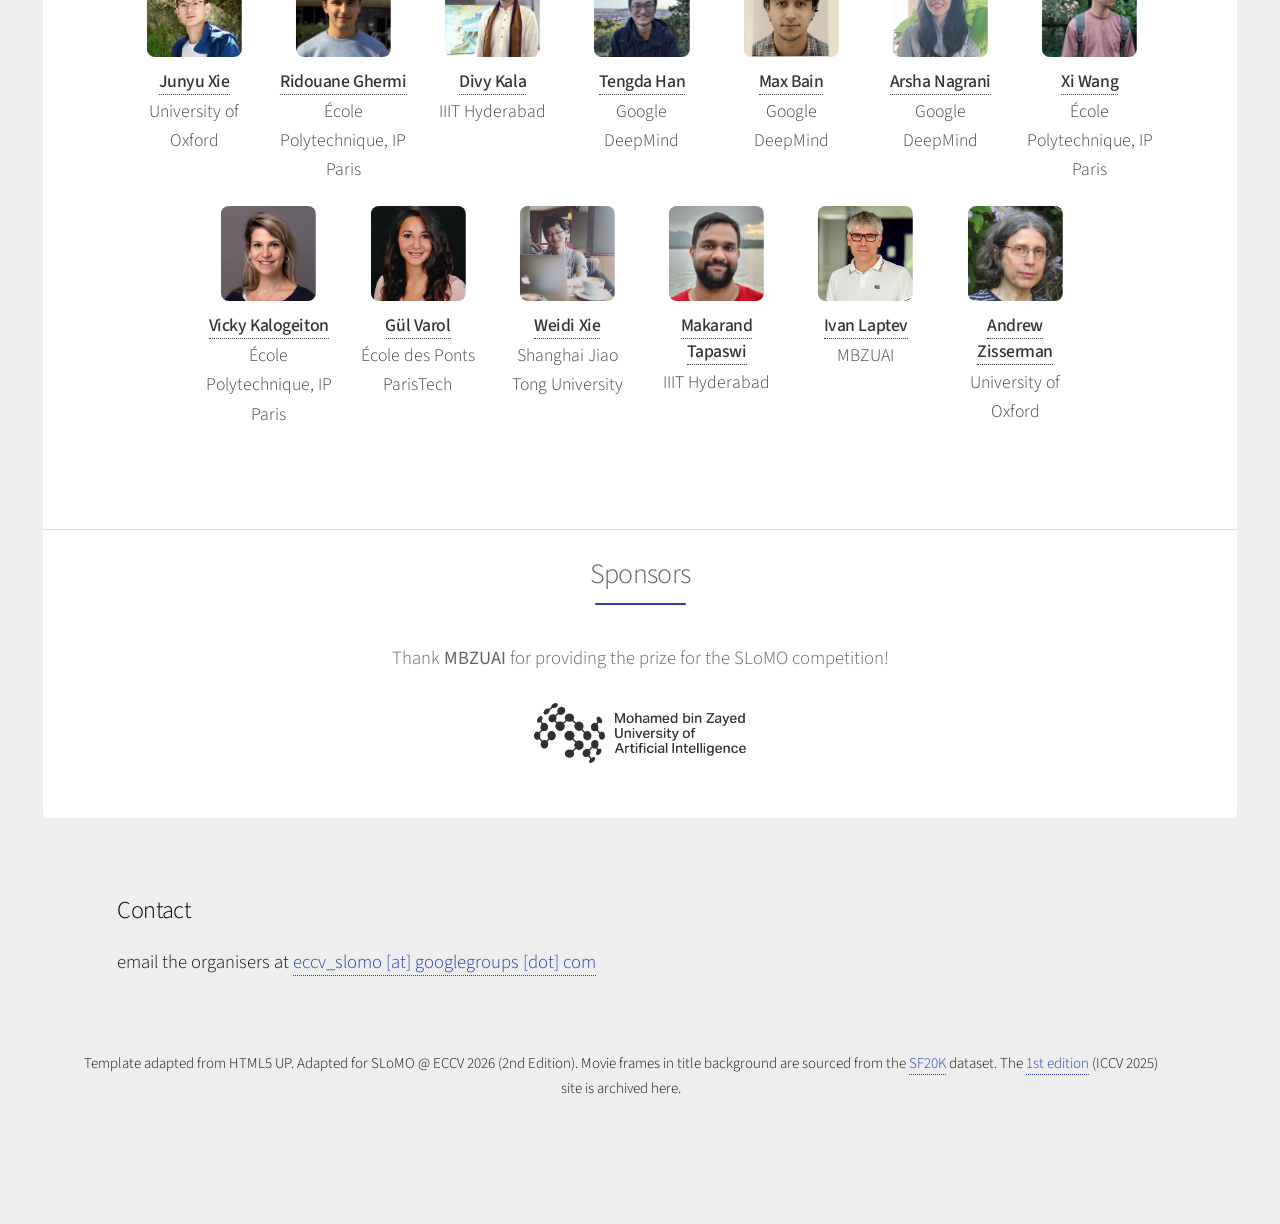
==== commit 5dd1bd3e: "* Minor update" ====
--- a/eccv2026/index.html
+++ b/eccv2026/index.html
@@ -246,7 +246,7 @@
                                 </p>
                                 <ul class="icon-bullets" style="margin-bottom: 2.2em;">
                                     <li><strong>SLoMO QA Track:</strong> Movie Question Answering (MovieQA)<br>
-                                    <em>Dataset:</em> SF20K (19,071 train / 50 public test / 45 private test movies). <br>
+                                    <em>Dataset:</em> SF20K (19,071 train / 27 public test / 17 private test movies). <br>
                                     <em>Metric:</em> <strong>LLM-QA-Eval</strong> &mdash; <code>gpt-4.1-nano</code> compares ground-truth and predicted answers and assigns a binary correctness label; the final score is the percentage of correct answers.
                                     <figure style="width: 90%; margin: 1em auto 0; text-align: center;">
                                         <img src="images/teaser_qa.PNG" alt="Example MovieQA question and answer" style="max-width: 100%; height: auto; border-radius: 6px;">
@@ -369,10 +369,10 @@
 
                         <p class="sponsor-note">Thank <strong>MBZUAI</strong> for providing the prize for the SLoMO competition!</p>
 
-                        <ul class="sponsor-logos">
-                            <li>
-                            <a href="https://mbzuai.ac.ae/" target="_blank" rel="noopener">
-                                <img src="images/mbzuai_logo.png" alt="Mohamed bin Zayed University of Artificial Intelligence (MBZUAI)" />
+                        <ul class="sponsor-logos" style="list-style: none; padding: 0; margin: 0 auto 1.2em; display: flex; flex-wrap: wrap; justify-content: center; align-items: center; gap: 2.5em;">
+                            <li style="list-style: none; padding: 0; margin: 0;">
+                            <a href="https://mbzuai.ac.ae/" target="_blank" rel="noopener" style="display: inline-block; border-bottom: none;">
+                                <img src="images/mbzuai_logo.png" alt="Mohamed bin Zayed University of Artificial Intelligence (MBZUAI)" style="display: block; width: auto; max-width: 100%; height: 3.2em; object-fit: contain;" />
                             </a>
                             </li>
                         </ul>
--- a/eccv2026/assets/css/slomo.css
+++ b/eccv2026/assets/css/slomo.css
@@ -591,9 +591,9 @@
         margin-bottom: 1.2em;
     }
     .sponsor-logos {
-        gap: 1.4em;
+        gap: 1.4em !important;
     }
     .sponsor-logos img {
-        height: 2.4em;
-    }
-}
+        height: 2.4em !important;
+    }
+}
